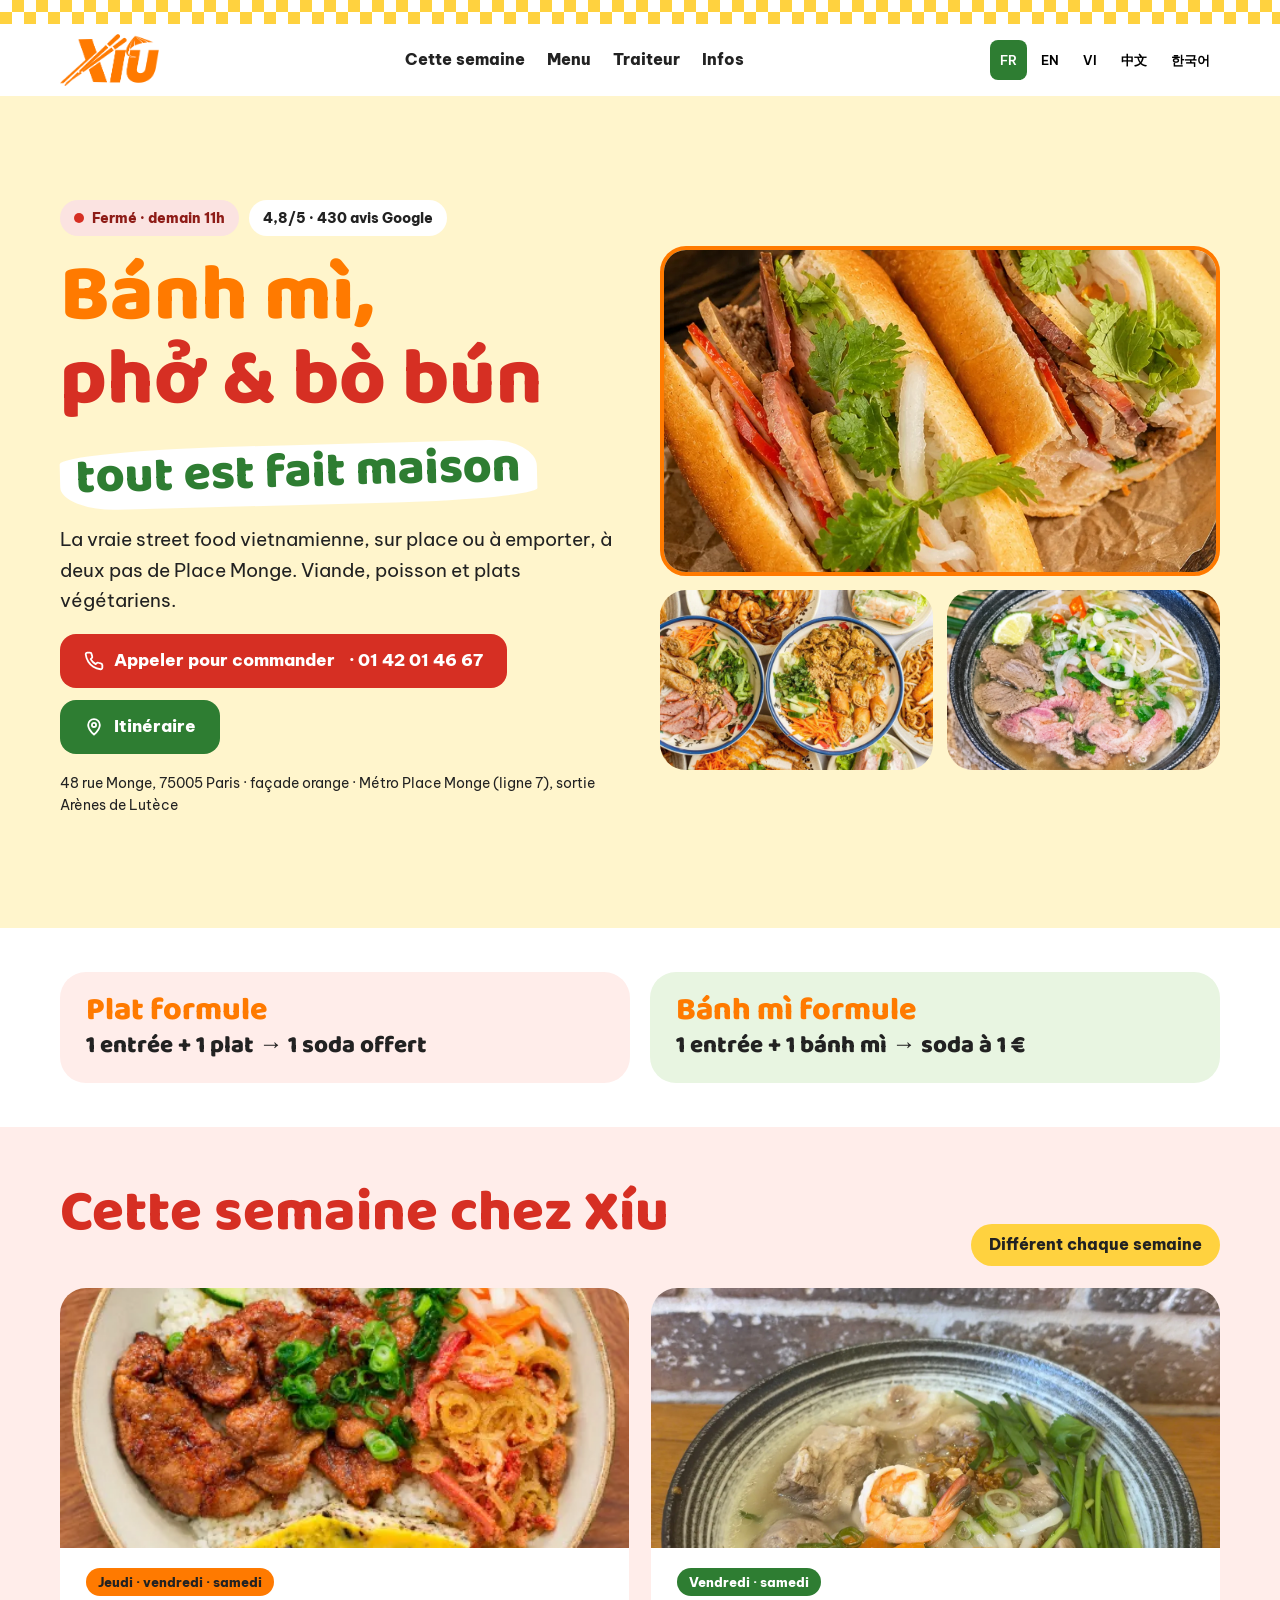
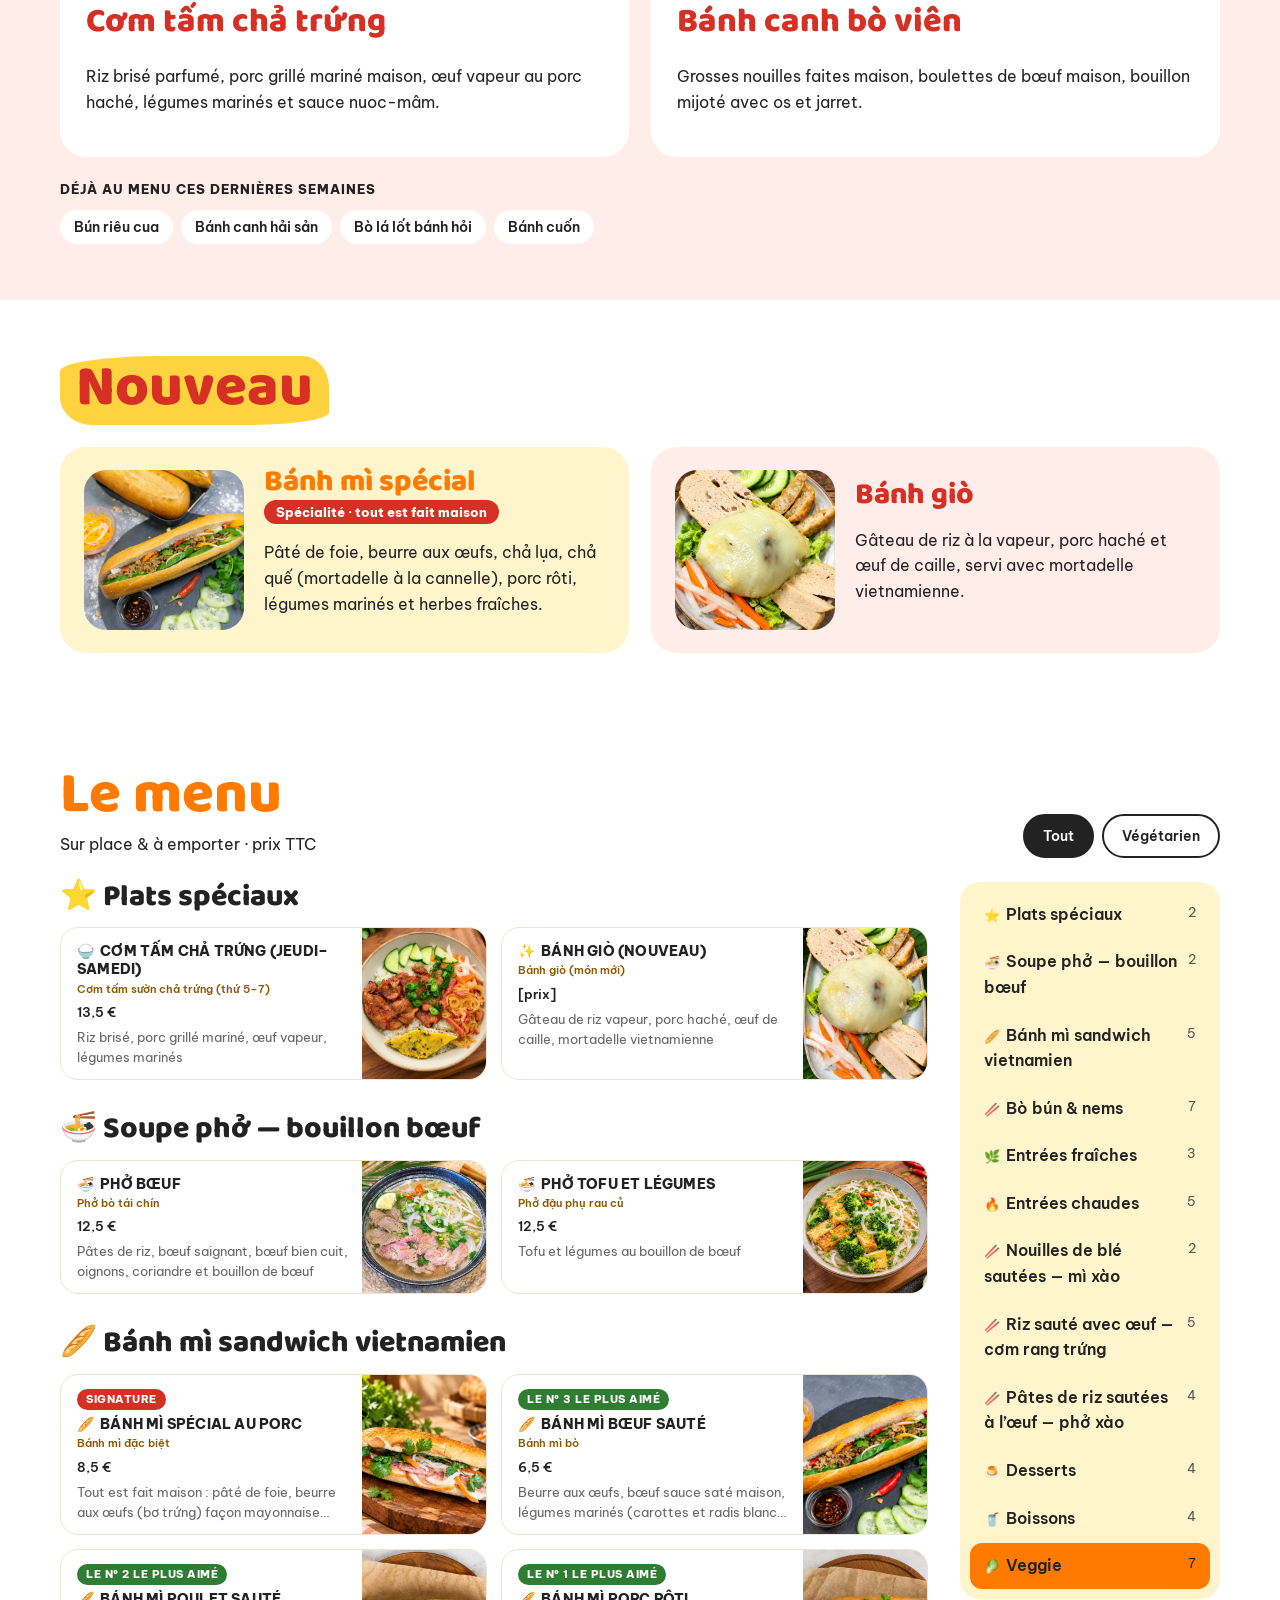
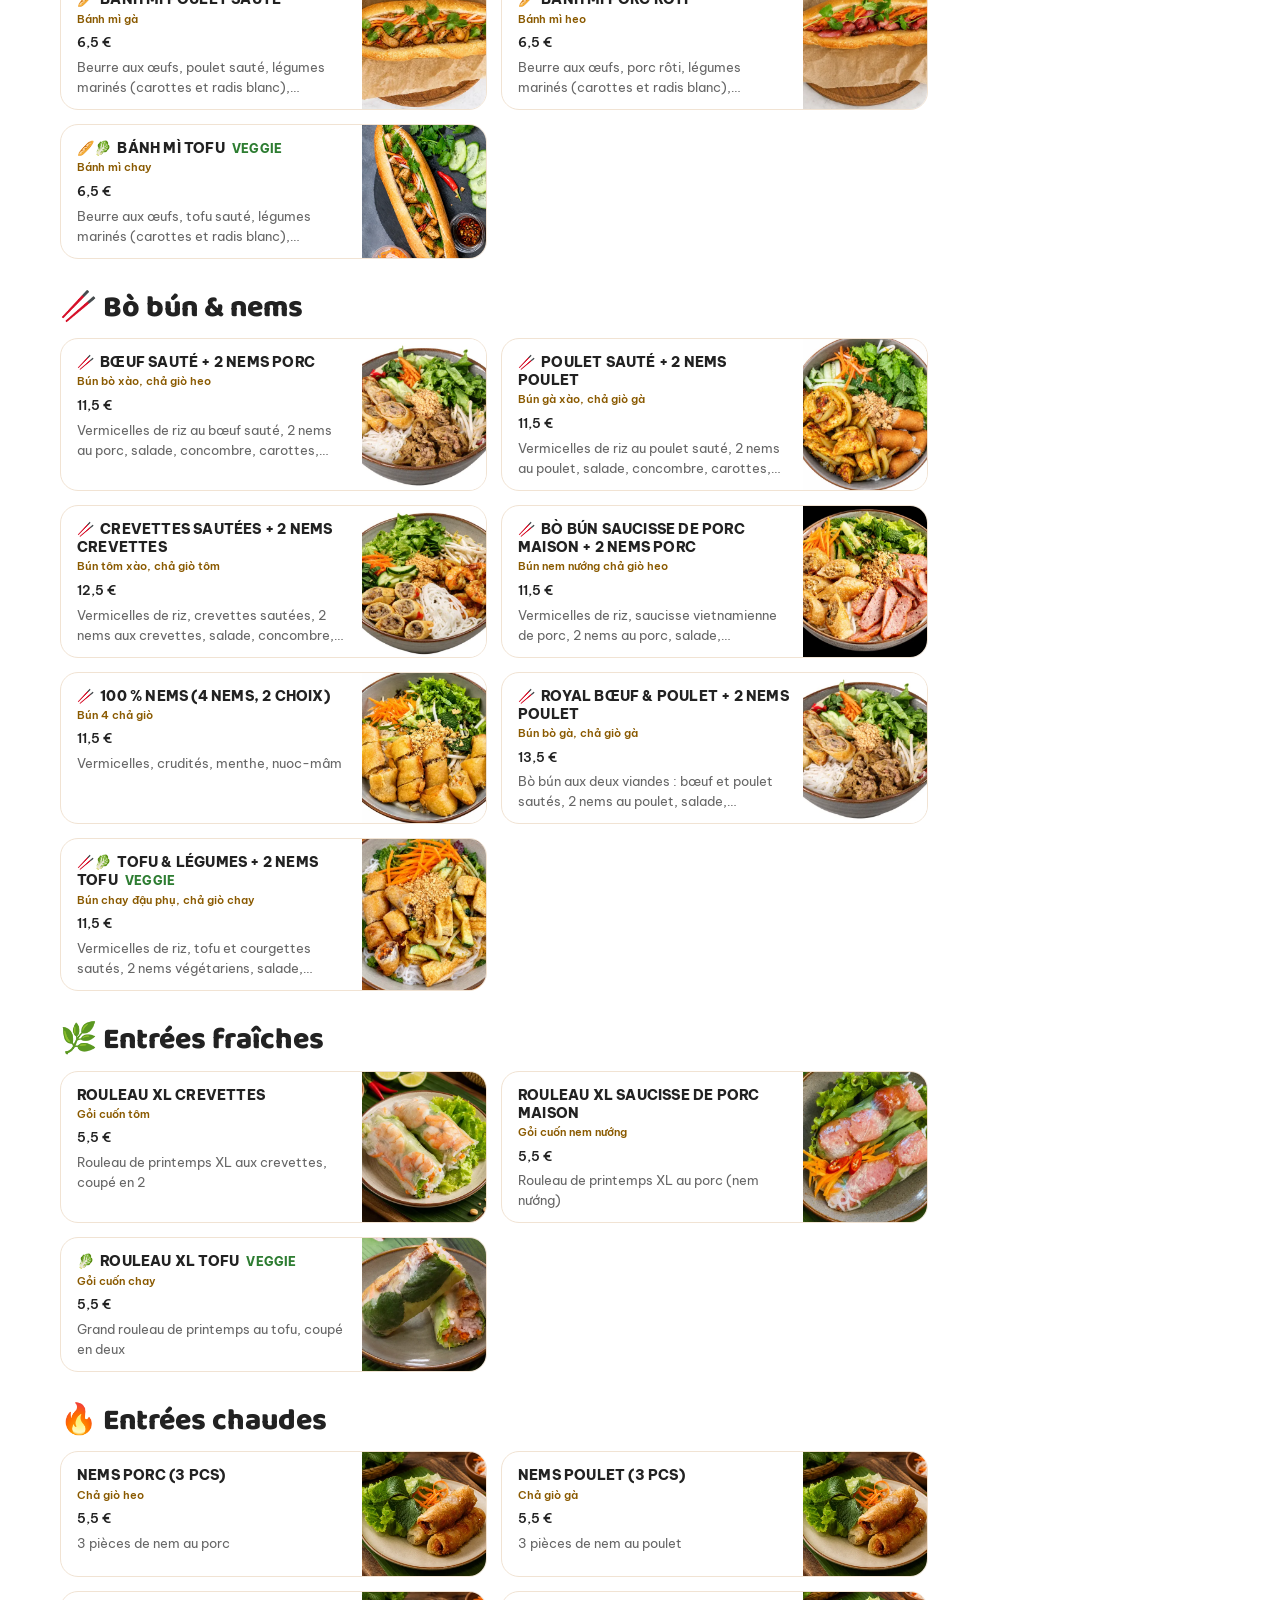
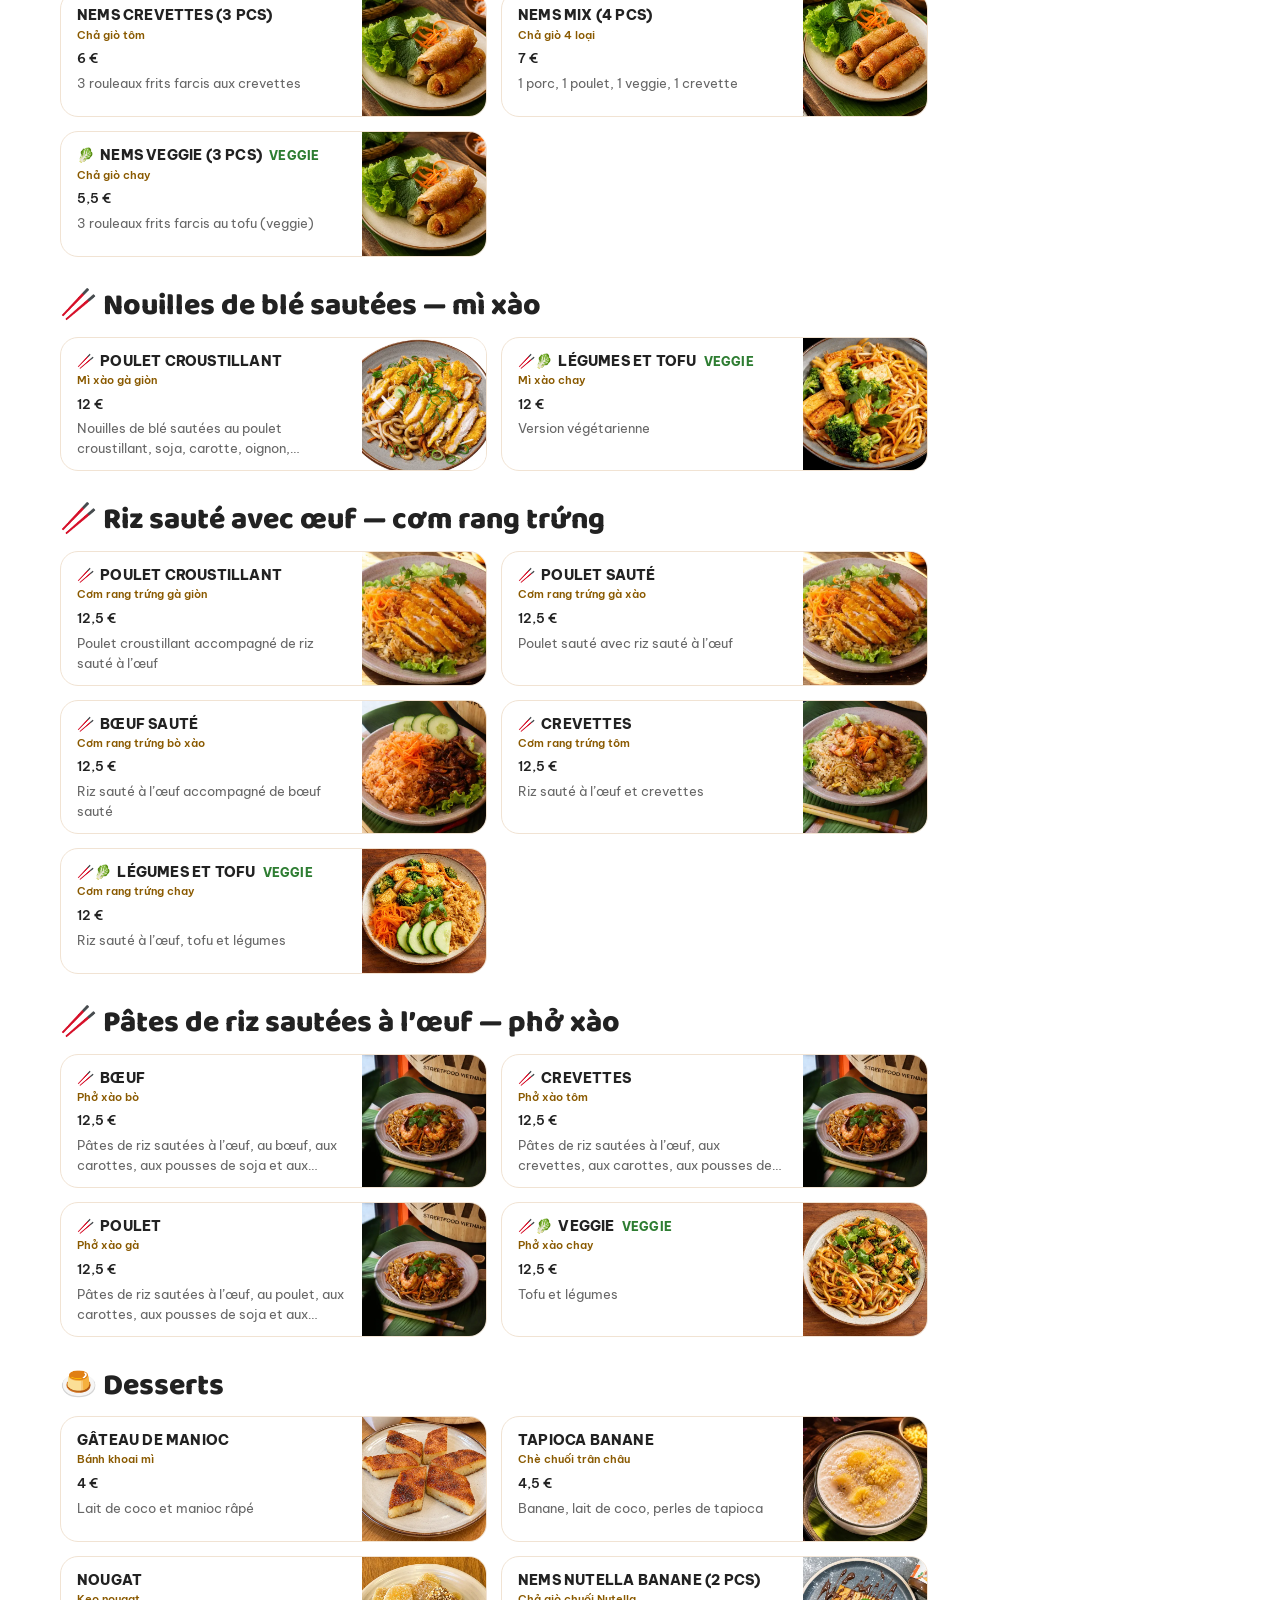
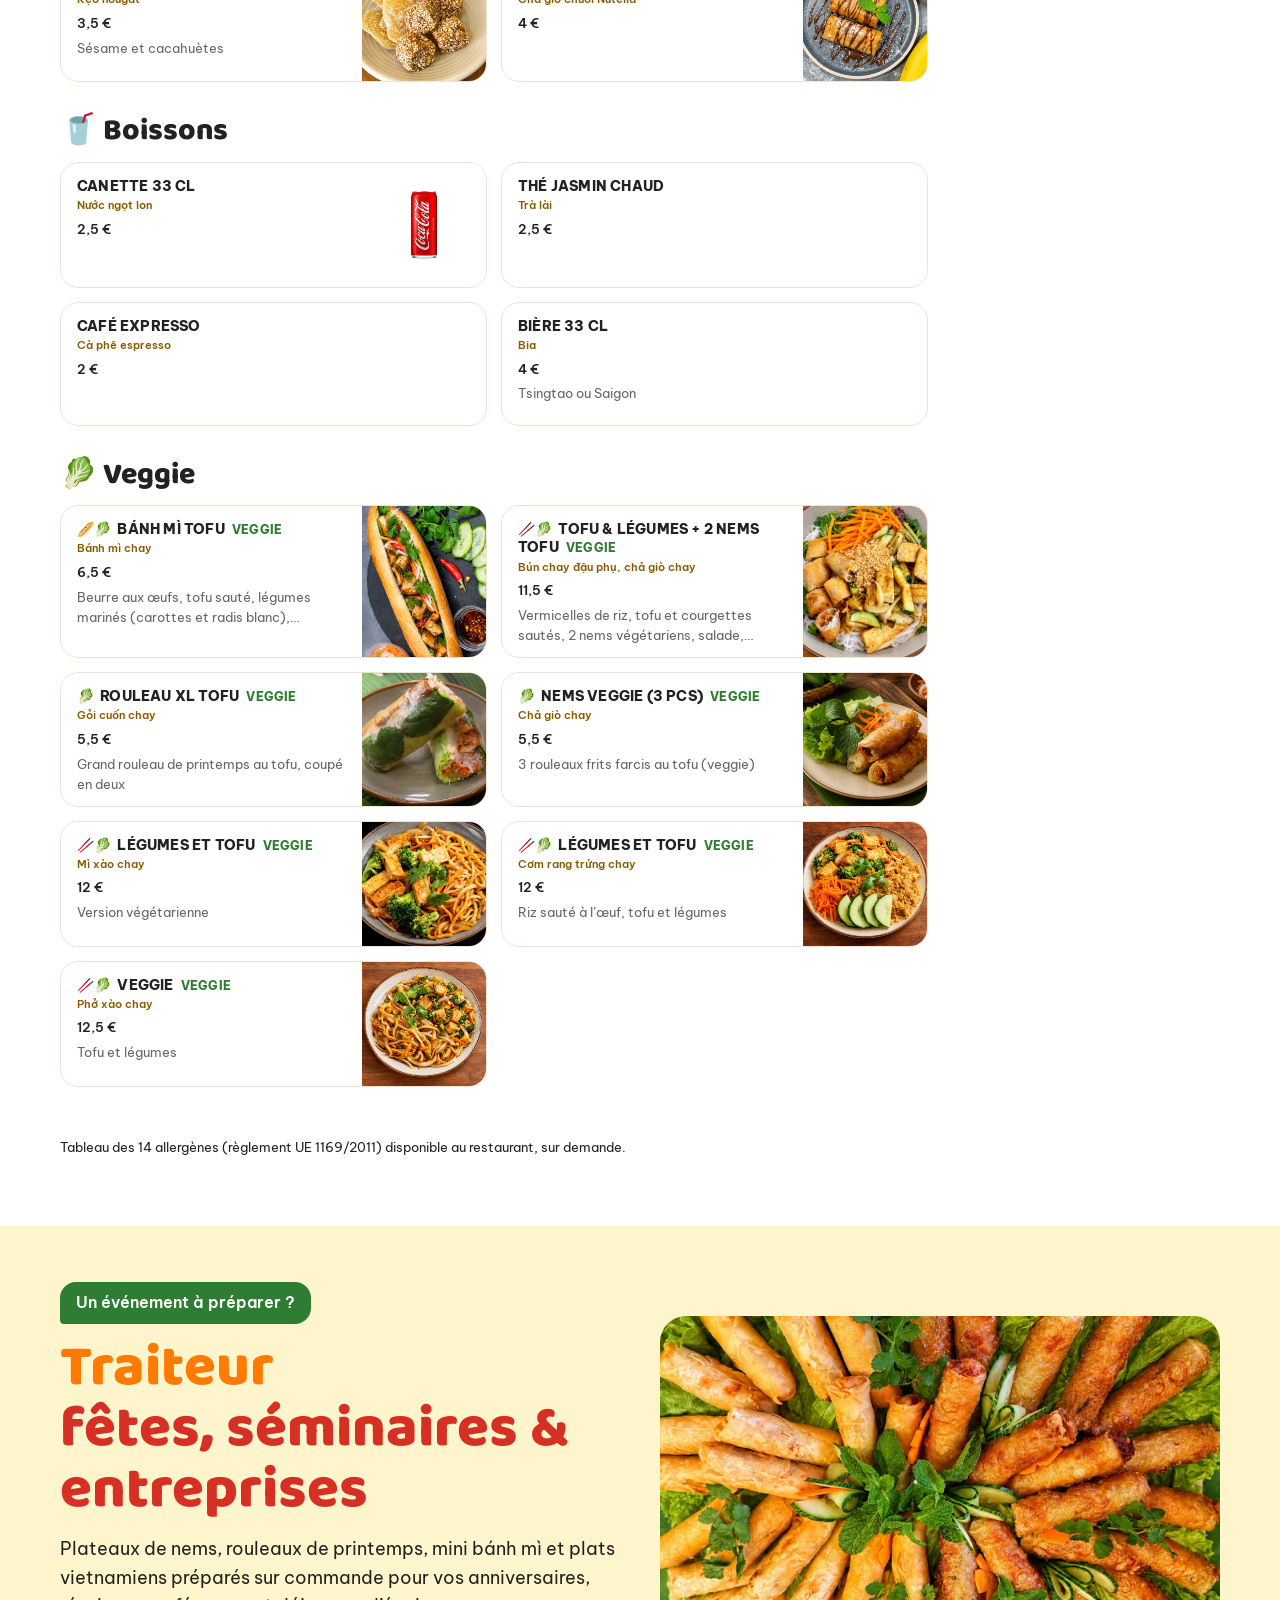
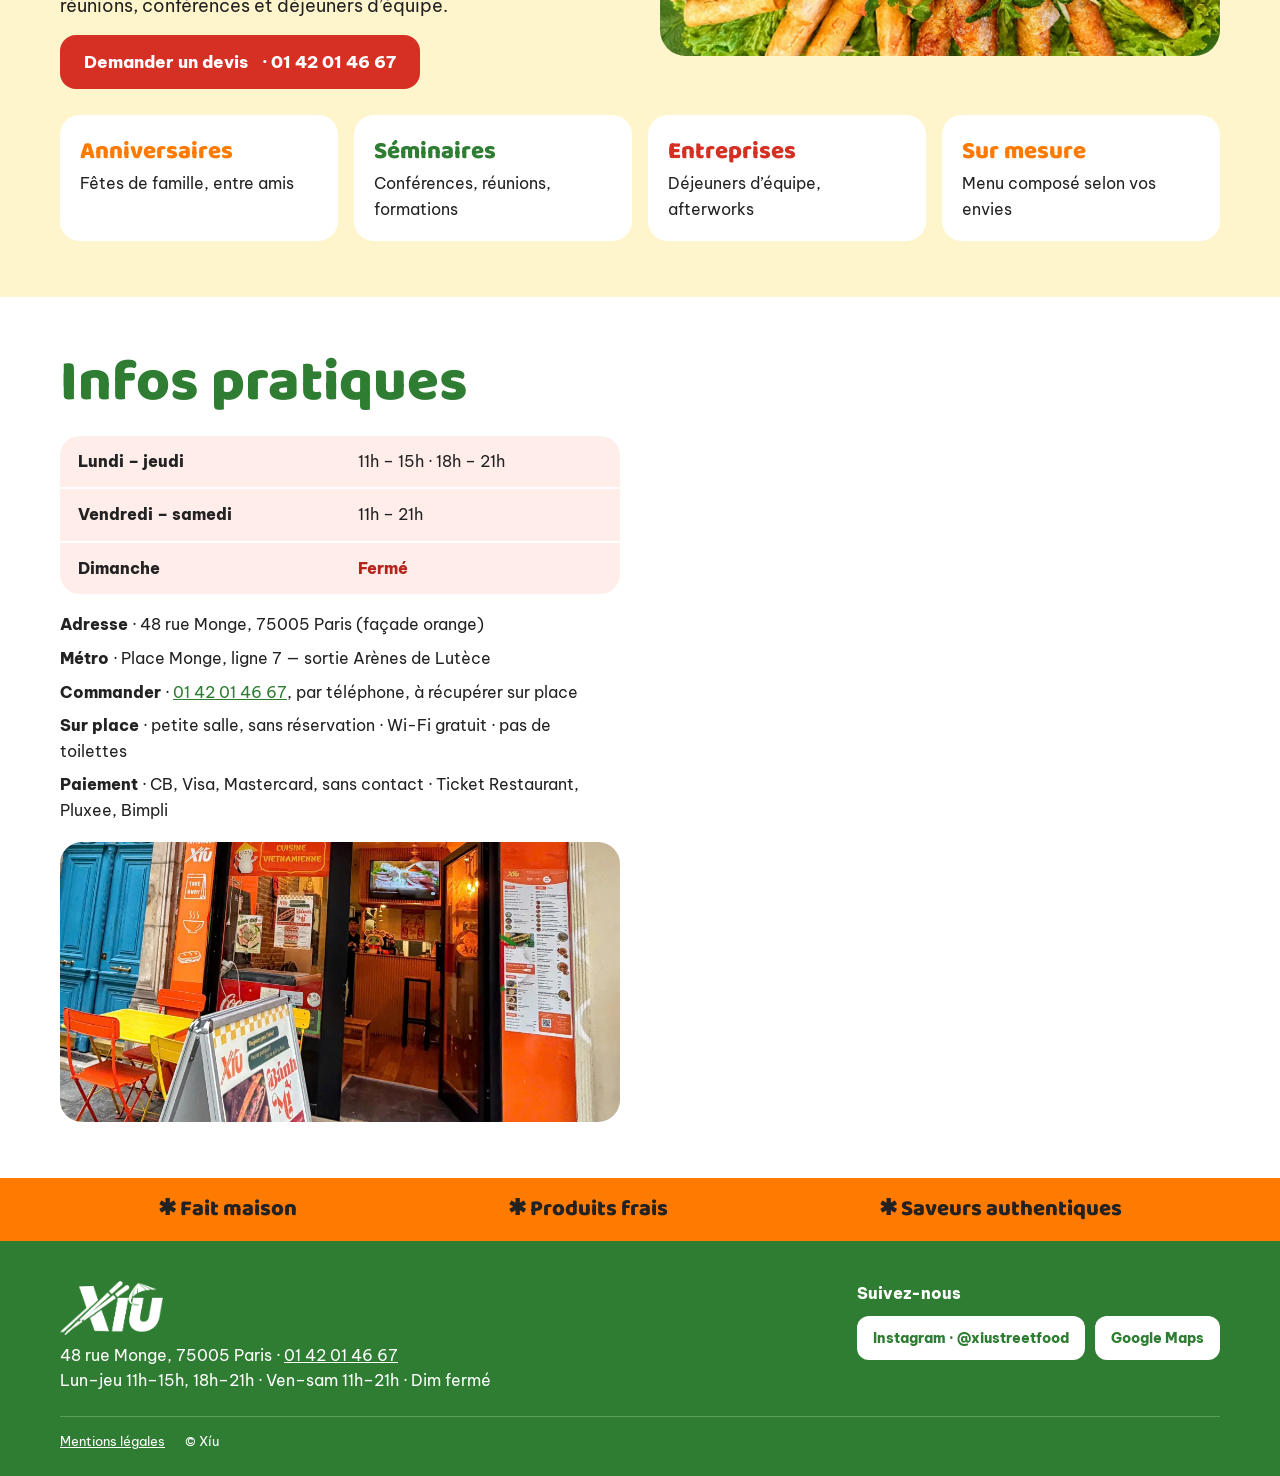
==== index.html @ 9cda310c "Site Xíu : première version Co-Authored-By: Claude Opus 5.5 <noreply@anthropic.com> Claude-Session: " ====
<!doctype html>
<html lang="fr">
<head>
<meta charset="utf-8">
<meta name="viewport" content="width=device-width, initial-scale=1">
<title>Xíu — street food vietnamienne · Bánh mì, phở, bò bún · Paris 5e</title>
<meta name="description" content="Xíu, street food vietnamienne au 48 rue Monge (Paris 5e, métro Place Monge) : bánh mì spécial fait maison, phở, bò bún, cơm tấm. Sur place ou à emporter. Traiteur pour fêtes et entreprises.">
<link rel="canonical" href="https://www.xiu-paris.fr/">
<meta property="og:type" content="restaurant">
<meta property="og:title" content="Xíu — street food vietnamienne, Paris 5e">
<meta property="og:description" content="Bánh mì, phở & bò bún faits maison, 48 rue Monge, Paris 5e.">
<meta property="og:image" content="https://www.xiu-paris.fr/assets/img/hero-banhmi.webp">
<meta name="theme-color" content="#FF7A00">
<link rel="icon" type="image/png" href="assets/favicon.png">
<link rel="apple-touch-icon" href="assets/apple-touch-icon.png">
<link rel="stylesheet" href="assets/fonts.css">
<link rel="stylesheet" href="assets/style.css">
<script type="application/ld+json">
{"@context":"https://schema.org","@type":"Restaurant","name":"Xíu","alternateName":"Xíu Resto","servesCuisine":"Vietnamese","priceRange":"€","telephone":"+33142014667",
"address":{"@type":"PostalAddress","streetAddress":"48 rue Monge","postalCode":"75005","addressLocality":"Paris","addressCountry":"FR"},
"geo":{"@type":"GeoCoordinates","latitude":48.8451601,"longitude":2.3519503},
"openingHoursSpecification":[{"@type":"OpeningHoursSpecification","dayOfWeek":["Monday","Tuesday","Wednesday","Thursday"],"opens":"11:00","closes":"15:00"},{"@type":"OpeningHoursSpecification","dayOfWeek":["Monday","Tuesday","Wednesday","Thursday"],"opens":"18:00","closes":"21:00"},{"@type":"OpeningHoursSpecification","dayOfWeek":["Friday","Saturday"],"opens":"11:00","closes":"21:00"}],
"hasMenu":"https://www.xiu-paris.fr/#menu","acceptsReservations":false,"sameAs":["https://www.instagram.com/xiustreetfood/"],"image":"https://www.xiu-paris.fr/assets/img/hero-banhmi.webp"}
</script>
</head>
<body>
<div class="checker" aria-hidden="true"></div>
<header>
<div class="nav">
<a class="logo" href="#top" aria-label="Xíu — accueil"><img src="assets/logo-xiu.png" alt="Xíu" width="99" height="52"></a>
<nav class="menu-links" aria-label="Navigation"><a href="#semaine" data-i="nav_week">Cette semaine</a><a href="#menu" data-i="nav_menu">Menu</a><a href="#traiteur" data-i="nav_traiteur">Traiteur</a><a href="#infos" data-i="nav_infos">Infos</a></nav>
<div class="langs" role="group" aria-label="Langue / Language"><button data-l="fr" aria-pressed="true">FR</button><button data-l="en">EN</button><button data-l="vi">VI</button><button data-l="zh">中文</button><button data-l="ko">한국어</button></div>
</div>
</header>
<main id="top">
<section class="hero">
<div class="wrap">
<div class="hero-text">
<div class="chips"><span id="status" class="chip open"><span class="dot"></span><span></span></span><span class="chip" data-i="reviews">4,8/5 · 430 avis Google</span></div>
<h1><span class="o" data-i="hero_l1">Bánh mì,</span><br><span class="r" data-i="hero_l2">phở &amp; bò bún</span><br><span class="brush tag" data-i="hero_tag">tout est fait maison</span></h1>
<p class="lead" data-i="lead"></p>
<div class="ctas">
<a class="btn btn-red" href="tel:+33142014667"><svg aria-hidden="true" viewBox="0 0 24 24" fill="none" stroke="currentColor" stroke-width="2.2" stroke-linecap="round" stroke-linejoin="round"><path d="M22 16.9v3a2 2 0 0 1-2.2 2 19.8 19.8 0 0 1-8.6-3.1 19.5 19.5 0 0 1-6-6A19.8 19.8 0 0 1 2.1 4.2 2 2 0 0 1 4.1 2h3a2 2 0 0 1 2 1.7c.1.9.4 1.8.7 2.7a2 2 0 0 1-.5 2.1L8 9.8a16 16 0 0 0 6 6l1.3-1.3a2 2 0 0 1 2.1-.4c.9.3 1.8.6 2.7.7a2 2 0 0 1 1.7 2z"/></svg><span data-i="call">Appeler pour commander</span>&nbsp;· 01 42 01 46 67</a>
<a class="btn btn-green" href="https://www.google.com/maps/dir/?api=1&amp;destination=X%C3%ADu+48+Rue+Monge+75005+Paris" target="_blank" rel="noopener"><svg aria-hidden="true" viewBox="0 0 24 24" fill="none" stroke="currentColor" stroke-width="2.2" stroke-linecap="round" stroke-linejoin="round"><path d="M12 21s-7-6.2-7-11.5A7 7 0 0 1 19 9.5C19 14.8 12 21 12 21z"/><circle cx="12" cy="9.5" r="2.5"/></svg><span data-i="dir">Itinéraire</span></a>
</div>
<p class="addr" data-i="addr"></p>
</div>
<div class="hero-imgs">
<img class="big" src="assets/img/hero-banhmi.webp" alt="Bánh mì spécial Xíu" width="1050" height="1400" fetchpriority="high">
<img class="small" src="assets/img/nems.webp" alt="Nems" width="1400" height="990" loading="lazy">
<img class="small" src="assets/img/pho.webp" alt="Phở bœuf" width="1400" height="1400" loading="lazy">
</div>
</div>
</section>

<div class="wrap formules">
<div class="formule bg-pink"><h3 data-i="f1_t">Plat formule</h3><p data-i="f1_p"></p></div>
<div class="formule bg-gl"><h3 data-i="f2_t">Bánh mì formule</h3><p data-i="f2_p"></p></div>
</div>

<section id="semaine" class="bg-pink" style="margin-top:44px">
<div class="wrap">
<div class="week-head"><h2 class="sec-title" data-i="week_t">Cette semaine chez Xíu</h2><span class="pill" data-i="week_pill"></span></div>
<div class="week">
<article class="card"><img src="assets/img/comtam.webp" alt="Cơm tấm" width="1050" height="1400" loading="lazy"><div class="body"><span class="badge b-or" data-i="comtam_days"></span><h3>Cơm tấm chả trứng</h3><p data-i="comtam_desc"></p></div></article>
<!-- PLAT SPÉCIAL DE LA SEMAINE : se modifie dans assets/semaine.js (photo : assets/img/special.webp) -->
<article class="card"><img id="sp-img" src="assets/img/special.webp" alt="" width="1400" height="1050" loading="lazy"><div class="body"><span class="badge b-gr" data-i="special_days"></span><h3 id="sp-name"></h3><p id="sp-desc"></p></div></article>
</div>
<div class="next">
<div class="box" id="nx-box"><div class="kicker" data-i="next_k"></div><div class="display" style="font-size:26px" id="nx-name"></div><div data-i="next_note"></div></div>
<div class="past"><div class="kicker" style="color:var(--ink)" data-i="past_k"></div><div class="tags" id="past"></div></div>
</div>
</div>
</section>

<section>
<div class="wrap">
<h2 class="sec-title"><span class="brush" style="background:var(--yellow);color:var(--red)" data-i="new_t">Nouveau</span></h2>
<div class="new-grid">
<div class="new bg-yl"><img src="assets/img/banhmi.webp" alt="Bánh mì spécial" width="160" height="160" loading="lazy"><div><h3 style="color:var(--orange)">Bánh mì spécial</h3><span class="badge" style="background:var(--red);color:#fff" data-i="bm_tag"></span><p data-i="bm_desc"></p></div></div>
<div class="new bg-pink"><img src="assets/img/banhgio.webp" alt="Bánh giò" width="160" height="160" loading="lazy"><div><h3 style="color:var(--red)">Bánh giò</h3><p data-i="bg_desc"></p></div></div>
</div>
</div>
</section>

<section id="menu">
<div class="wrap">
<div class="menu-head"><div><h2 class="sec-title" style="margin:0" data-i="menu_t">Le menu</h2><p data-i="menu_sub" style="margin:6px 0 0"></p></div>
<div class="filters" role="group"><button data-f="all" aria-pressed="true" data-i="f_all">Tout</button><button data-f="veg" aria-pressed="false" data-i="f_veg">Végétarien</button></div></div>
<div class="mlayout"><div id="cats" class="mmain"></div><aside class="mside" aria-label="Catégories"><nav id="catnav"></nav></aside></div>
<p class="note" data-i="allergen"></p>
</div>
</section>

<section id="traiteur" class="bg-yl">
<div class="wrap">
<div class="split">
<div style="display:flex;flex-direction:column;gap:14px">
<span class="bubble" style="align-self:flex-start" data-i="tr_bubble"></span>
<h2 class="sec-title" style="margin:0"><span style="color:var(--orange)" data-i="nav_traiteur">Traiteur</span><br><span style="color:var(--red)" data-i="tr_t2"></span></h2>
<p data-i="tr_p" style="margin:0;font-size:18px"></p>
<div class="ctas"><a class="btn btn-red" href="tel:+33142014667"><span data-i="tr_quote">Demander un devis</span>&nbsp;· 01 42 01 46 67</a></div>
</div>
<img src="assets/img/traiteur.webp" alt="Traiteur Xíu" width="1400" height="1050" loading="lazy">
</div>
<div class="occ">
<div><b style="color:var(--orange)" data-i="occ1"></b><span data-i="occ1d"></span></div>
<div><b style="color:var(--green)" data-i="occ2"></b><span data-i="occ2d"></span></div>
<div><b style="color:var(--red)" data-i="occ3"></b><span data-i="occ3d"></span></div>
<div><b style="color:var(--orange)" data-i="occ4"></b><span data-i="occ4d"></span></div>
</div>
</div>
</section>

<section id="infos">
<div class="wrap split">
<div>
<h2 class="sec-title" style="color:var(--green)" data-i="infos_t">Infos pratiques</h2>
<div class="hours"><div class="day" data-i="h1"></div><div data-i="h1v"></div><div class="day" data-i="h2"></div><div data-i="h2v"></div><div class="day" data-i="h3"></div><div style="color:#B3261E;font-weight:800" data-i="closed"></div></div>
<div class="facts">
<div><b data-i="k_addr"></b> · <span data-i="v_addr"></span></div>
<div><b data-i="k_metro"></b> · <span data-i="v_metro"></span></div>
<div><b data-i="k_order"></b> · <a href="tel:+33142014667">01 42 01 46 67</a>, <span data-i="v_order"></span></div>
<div><b data-i="k_onsite"></b> · <span data-i="v_onsite"></span></div>
<div><b data-i="k_pay"></b> · <span data-i="v_pay"></span></div>
</div>
<img src="assets/img/facade.webp" alt="Façade orange de Xíu, 48 rue Monge" width="1050" height="1400" loading="lazy" style="height:280px;width:100%;object-fit:cover;border-radius:22px">
</div>
<iframe class="map" title="Carte : Xíu, 48 rue Monge, Paris" loading="lazy" referrerpolicy="no-referrer-when-downgrade" src="https://www.google.com/maps?q=Xiu,+48+Rue+Monge,+75005+Paris&amp;output=embed"></iframe>
</div>
</section>
</main>

<div class="strip"><div class="wrap"><span data-i="s1"></span><span data-i="s2"></span><span data-i="s3"></span></div></div>
<footer>
<div class="wrap">
<div class="foot">
<div><img src="assets/logo-xiu-blanc.png" alt="Xíu" width="103" height="54"><div>48 rue Monge, 75005 Paris · <a href="tel:+33142014667">01 42 01 46 67</a></div><div data-i="foot_h"></div></div>
<div><div style="font-weight:800;margin-bottom:10px" data-i="follow">Suivez-nous</div>
<div class="socials"><a href="https://www.instagram.com/xiustreetfood/" target="_blank" rel="noopener">Instagram · @xiustreetfood</a><a href="https://www.google.com/maps/search/?api=1&amp;query=Xiu%2048%20Rue%20Monge%2075005%20Paris" target="_blank" rel="noopener">Google Maps</a>
<!-- Ajouter ici Facebook / TikTok quand les liens sont connus -->
</div></div>
</div>
<div class="legal"><a href="mentions-legales.html" data-i="l1">Mentions légales</a><span>© Xíu</span></div>
</div>
</footer>
<div class="mbar"><a class="btn btn-red" href="tel:+33142014667" data-i="call_s">Appeler</a><a class="btn btn-green" href="https://www.google.com/maps/dir/?api=1&amp;destination=X%C3%ADu+48+Rue+Monge+75005+Paris" target="_blank" rel="noopener" data-i="dir">Itinéraire</a></div>
<dialog id="dish-modal" class="dmodal">
<button type="button" class="md-close" aria-label="Fermer">✕</button>
<div class="md-grid"><div class="md-img"></div>
<div class="md-body"><div class="md-badge"></div><h3 class="md-name"></h3><div class="md-vi"></div><div class="md-price"></div><p class="md-desc"></p>
<a class="btn btn-red md-call" href="tel:+33142014667"><span>Appeler pour commander</span>&nbsp;· 01 42 01 46 67</a></div></div>
</dialog>
<script src="assets/i18n.js"></script>
<script src="assets/menu.js"></script>
<script src="assets/semaine.js"></script>
<script src="assets/app.js"></script>
</body>
</html>
---- assets/fonts.css ----
@font-face {
  font-family: 'Baloo 2';
  font-style: normal;
  font-display: swap;
  font-weight: 800;
  src:url(fonts/baloo-2-vietnamese-800-normal.woff2) format('woff2');
  unicode-range: U+0102-0103,U+0110-0111,U+0128-0129,U+0168-0169,U+01A0-01A1,U+01AF-01B0,U+0300-0301,U+0303-0304,U+0308-0309,U+0323,U+0329,U+1EA0-1EF9,U+20AB;
}
@font-face {
  font-family: 'Baloo 2';
  font-style: normal;
  font-display: swap;
  font-weight: 800;
  src:url(fonts/baloo-2-latin-ext-800-normal.woff2) format('woff2');
  unicode-range: U+0100-02BA,U+02BD-02C5,U+02C7-02CC,U+02CE-02D7,U+02DD-02FF,U+0304,U+0308,U+0329,U+1D00-1DBF,U+1E00-1E9F,U+1EF2-1EFF,U+2020,U+20A0-20AB,U+20AD-20C0,U+2113,U+2C60-2C7F,U+A720-A7FF;
}
@font-face {
  font-family: 'Baloo 2';
  font-style: normal;
  font-display: swap;
  font-weight: 800;
  src:url(fonts/baloo-2-latin-800-normal.woff2) format('woff2');
  unicode-range: U+0000-00FF,U+0131,U+0152-0153,U+02BB-02BC,U+02C6,U+02DA,U+02DC,U+0304,U+0308,U+0329,U+2000-206F,U+20AC,U+2122,U+2191,U+2193,U+2212,U+2215,U+FEFF,U+FFFD;
}
@font-face {
  font-family: 'Be Vietnam Pro';
  font-style: normal;
  font-display: swap;
  font-weight: 400;
  src:url(fonts/be-vietnam-pro-vietnamese-400-normal.woff2) format('woff2');
  unicode-range: U+0102-0103,U+0110-0111,U+0128-0129,U+0168-0169,U+01A0-01A1,U+01AF-01B0,U+0300-0301,U+0303-0304,U+0308-0309,U+0323,U+0329,U+1EA0-1EF9,U+20AB;
}
@font-face {
  font-family: 'Be Vietnam Pro';
  font-style: normal;
  font-display: swap;
  font-weight: 400;
  src:url(fonts/be-vietnam-pro-latin-ext-400-normal.woff2) format('woff2');
  unicode-range: U+0100-02BA,U+02BD-02C5,U+02C7-02CC,U+02CE-02D7,U+02DD-02FF,U+0304,U+0308,U+0329,U+1D00-1DBF,U+1E00-1E9F,U+1EF2-1EFF,U+2020,U+20A0-20AB,U+20AD-20C0,U+2113,U+2C60-2C7F,U+A720-A7FF;
}
@font-face {
  font-family: 'Be Vietnam Pro';
  font-style: normal;
  font-display: swap;
  font-weight: 400;
  src:url(fonts/be-vietnam-pro-latin-400-normal.woff2) format('woff2');
  unicode-range: U+0000-00FF,U+0131,U+0152-0153,U+02BB-02BC,U+02C6,U+02DA,U+02DC,U+0304,U+0308,U+0329,U+2000-206F,U+20AC,U+2122,U+2191,U+2193,U+2212,U+2215,U+FEFF,U+FFFD;
}
@font-face {
  font-family: 'Be Vietnam Pro';
  font-style: normal;
  font-display: swap;
  font-weight: 600;
  src:url(fonts/be-vietnam-pro-vietnamese-600-normal.woff2) format('woff2');
  unicode-range: U+0102-0103,U+0110-0111,U+0128-0129,U+0168-0169,U+01A0-01A1,U+01AF-01B0,U+0300-0301,U+0303-0304,U+0308-0309,U+0323,U+0329,U+1EA0-1EF9,U+20AB;
}
@font-face {
  font-family: 'Be Vietnam Pro';
  font-style: normal;
  font-display: swap;
  font-weight: 600;
  src:url(fonts/be-vietnam-pro-latin-ext-600-normal.woff2) format('woff2');
  unicode-range: U+0100-02BA,U+02BD-02C5,U+02C7-02CC,U+02CE-02D7,U+02DD-02FF,U+0304,U+0308,U+0329,U+1D00-1DBF,U+1E00-1E9F,U+1EF2-1EFF,U+2020,U+20A0-20AB,U+20AD-20C0,U+2113,U+2C60-2C7F,U+A720-A7FF;
}
@font-face {
  font-family: 'Be Vietnam Pro';
  font-style: normal;
  font-display: swap;
  font-weight: 600;
  src:url(fonts/be-vietnam-pro-latin-600-normal.woff2) format('woff2');
  unicode-range: U+0000-00FF,U+0131,U+0152-0153,U+02BB-02BC,U+02C6,U+02DA,U+02DC,U+0304,U+0308,U+0329,U+2000-206F,U+20AC,U+2122,U+2191,U+2193,U+2212,U+2215,U+FEFF,U+FFFD;
}
@font-face {
  font-family: 'Be Vietnam Pro';
  font-style: normal;
  font-display: swap;
  font-weight: 800;
  src:url(fonts/be-vietnam-pro-vietnamese-800-normal.woff2) format('woff2');
  unicode-range: U+0102-0103,U+0110-0111,U+0128-0129,U+0168-0169,U+01A0-01A1,U+01AF-01B0,U+0300-0301,U+0303-0304,U+0308-0309,U+0323,U+0329,U+1EA0-1EF9,U+20AB;
}
@font-face {
  font-family: 'Be Vietnam Pro';
  font-style: normal;
  font-display: swap;
  font-weight: 800;
  src:url(fonts/be-vietnam-pro-latin-ext-800-normal.woff2) format('woff2');
  unicode-range: U+0100-02BA,U+02BD-02C5,U+02C7-02CC,U+02CE-02D7,U+02DD-02FF,U+0304,U+0308,U+0329,U+1D00-1DBF,U+1E00-1E9F,U+1EF2-1EFF,U+2020,U+20A0-20AB,U+20AD-20C0,U+2113,U+2C60-2C7F,U+A720-A7FF;
}
@font-face {
  font-family: 'Be Vietnam Pro';
  font-style: normal;
  font-display: swap;
  font-weight: 800;
  src:url(fonts/be-vietnam-pro-latin-800-normal.woff2) format('woff2');
  unicode-range: U+0000-00FF,U+0131,U+0152-0153,U+02BB-02BC,U+02C6,U+02DA,U+02DC,U+0304,U+0308,U+0329,U+2000-206F,U+20AC,U+2122,U+2191,U+2193,U+2212,U+2215,U+FEFF,U+FFFD;
}
---- assets/style.css ----
:root{--orange:#FF7A00;--red:#D62F23;--green:#2E7D32;--yellow:#FFD23F;--yl:#FFF5CC;--pink:#FFEDEA;--gl:#E8F5E1;--ink:#222;--muted:#555}
*{box-sizing:border-box}
html{scroll-behavior:smooth}
body{margin:0;background:#fff;color:var(--ink);font-family:'Be Vietnam Pro',Verdana,sans-serif;font-size:16px;line-height:1.6}
body.ko{font-family:'Apple SD Gothic Neo','Malgun Gothic','Noto Sans KR','PingFang SC','Microsoft YaHei','Be Vietnam Pro',sans-serif}
img{max-width:100%;display:block}
a{color:var(--green)}
h1,h2,h3,.display{font-family:'Baloo 2','Apple SD Gothic Neo','Malgun Gothic','Noto Sans KR','PingFang SC','Microsoft YaHei',sans-serif;font-weight:800;line-height:1.05;margin:0}
.wrap{max-width:1200px;margin:0 auto;padding:0 20px}
.checker{height:24px;background:repeating-conic-gradient(var(--yellow) 0 25%,#fff 0 50%) 0 0/24px 24px}
.brush{display:inline-block;padding:2px 16px 6px;border-radius:38% 10% 30% 12%/22% 45% 18% 40%}
/* header */
header{position:sticky;top:0;z-index:20;background:#fff;box-shadow:0 2px 0 var(--yl)}
.nav{display:flex;align-items:center;justify-content:space-between;gap:16px;padding:10px 20px;max-width:1200px;margin:0 auto;flex-wrap:wrap}
.logo img{height:52px;width:auto}
.menu-links{display:flex;gap:22px;font-weight:800;flex-wrap:wrap}
.menu-links a{color:var(--ink);text-decoration:none}
.menu-links a:hover{color:var(--orange)}
.langs{display:flex;gap:4px;flex-wrap:wrap}
.langs button{font:inherit;font-size:13px;font-weight:600;border:0;background:transparent;padding:8px 10px;border-radius:8px;cursor:pointer;min-height:40px}
.langs button[aria-pressed=true]{background:var(--green);color:#fff}
/* hero */
.hero{background:var(--yl)}
.hero .wrap{display:flex;flex-wrap:wrap;gap:40px;align-items:center;padding-top:48px;padding-bottom:56px}
.hero-text{flex:1 1 440px;display:flex;flex-direction:column;gap:18px}
.hero h1{font-size:clamp(44px,7vw,80px)}
.hero h1 .o{color:var(--orange)}.hero h1 .r{color:var(--red)}
.hero h1 .tag{margin-top:8px;background:#fff;color:var(--green);font-size:.62em;transform:rotate(-1.5deg)}
.lead{font-size:19px;margin:0;max-width:560px}
.chips{display:flex;gap:10px;flex-wrap:wrap}
.chip{display:inline-flex;align-items:center;gap:8px;padding:7px 14px;border-radius:999px;background:#fff;font-weight:800;font-size:14px}
.chip .dot{width:10px;height:10px;border-radius:50%}
.open{background:#DDF2DF;color:#14532D}.open .dot{background:var(--green)}
.closed{background:#FBE3E1;color:#8E1C17}.closed .dot{background:var(--red)}
.ctas{display:flex;gap:12px;flex-wrap:wrap}
.btn{display:inline-flex;align-items:center;justify-content:center;gap:10px;min-height:54px;padding:0 24px;border-radius:16px;font-weight:800;font-size:17px;text-decoration:none;color:#fff}
.btn-red{background:var(--red)}.btn-green{background:var(--green)}
.btn-out{background:#fff;color:var(--green);border:2px solid var(--green)}
.btn svg{width:20px;height:20px}
.addr{font-size:14px;font-weight:500;margin:0}
.hero-imgs{flex:1 1 440px;display:grid;grid-template-columns:1fr 1fr;gap:14px}
.hero-imgs img{width:100%;height:100%;object-fit:cover;border-radius:26px}
.hero-imgs .big{grid-column:span 2;height:330px;border:4px solid var(--orange)}
.hero-imgs .small{height:180px}
/* sections */
section{padding:56px 0}
.sec-title{font-size:clamp(38px,5vw,58px);margin-bottom:22px}
.formules{display:grid;grid-template-columns:repeat(auto-fit,minmax(300px,1fr));gap:20px;padding-top:44px;padding-bottom:0}
.formule{border-radius:26px;padding:22px 26px}
.formule h3{font-size:32px;color:var(--orange)}
.formule p{font-family:'Baloo 2','Apple SD Gothic Neo','Malgun Gothic','Noto Sans KR','PingFang SC','Microsoft YaHei',sans-serif;font-weight:800;font-size:24px;margin:4px 0 0;line-height:1.2}
.bg-pink{background:var(--pink)}.bg-yl{background:var(--yl)}.bg-gl{background:var(--gl)}
.week-head{display:flex;justify-content:space-between;align-items:flex-end;gap:12px;flex-wrap:wrap}
.week-head h2{color:var(--red)}
.pill{background:var(--yellow);font-weight:800;padding:8px 18px;border-radius:999px}
.week{display:grid;grid-template-columns:repeat(auto-fit,minmax(320px,1fr));gap:22px;margin-top:22px}
.card{background:#fff;border-radius:26px;overflow:hidden;display:flex;flex-direction:column}
.card img,.card .ph{height:260px;width:100%;object-fit:cover}
.card .ph{background:var(--gl);display:flex;align-items:center;justify-content:center;color:var(--muted);padding:12px;text-align:center}
.card .body{padding:20px 26px 26px;display:flex;flex-direction:column;gap:8px}
.card h3{font-size:34px;color:var(--red)}
.badge{align-self:flex-start;font-size:13px;font-weight:800;padding:4px 12px;border-radius:999px}
.b-or{background:var(--orange);color:var(--ink)}.b-gr{background:var(--green);color:#fff}
.next{display:flex;flex-wrap:wrap;gap:22px;margin-top:22px}
.next .box{flex:1 1 380px;background:#fff;border:3px dashed var(--orange);border-radius:22px;padding:18px 22px}
.kicker{font-size:13px;font-weight:800;text-transform:uppercase;letter-spacing:1px;color:#B35600}
.past{flex:1 1 380px;display:flex;flex-direction:column;justify-content:center;gap:10px}
.tags{display:flex;flex-wrap:wrap;gap:8px}
.tags span{background:#fff;border-radius:999px;padding:6px 14px;font-weight:600;font-size:14px}
.new-grid{display:grid;grid-template-columns:repeat(auto-fit,minmax(320px,1fr));gap:22px}
.new{border-radius:26px;padding:20px 24px;display:flex;gap:20px;align-items:center}
.new img{width:160px;height:160px;flex:0 0 160px;object-fit:cover;border-radius:22px}
.new h3{font-size:30px}
/* menu */
.menu-head{display:flex;justify-content:space-between;align-items:flex-end;gap:16px;flex-wrap:wrap}
.menu-head h2{color:var(--orange)}
.filters{display:flex;gap:8px;flex-wrap:wrap}
.filters button{font:inherit;font-size:14px;font-weight:600;min-height:44px;padding:0 18px;border-radius:999px;border:2px solid var(--ink);background:#fff;color:var(--ink);cursor:pointer}
.filters button[aria-pressed=true]{background:var(--ink);color:#fff}
.cats{display:grid;grid-template-columns:repeat(auto-fit,minmax(340px,1fr));gap:30px 40px;margin-top:26px}
.cat h3{font-size:26px;margin-bottom:8px}
.cat-head{display:flex;align-items:center;gap:12px}
.cat-head img{width:64px;height:64px;border-radius:50%;object-fit:cover}
.item{display:flex;gap:14px;align-items:flex-start;padding:10px 0;border-bottom:2px dotted #FFC9A0}
.item .t{flex:1;min-width:0}
.item .n{font-weight:800}
.item .vi{font-size:12px;font-weight:600;color:#8A5A00}
.item .d{font-size:13px;color:#444}
.item .p{font-family:'Baloo 2',sans-serif;font-weight:800;font-size:22px;color:var(--red);white-space:nowrap}
.veg{font-size:12px;font-weight:700;color:var(--green);margin-left:4px}
.hidden{display:none!important}
.note{font-size:13px;margin-top:16px}
/* traiteur */
.split{display:flex;flex-wrap:wrap;gap:40px;align-items:center}
.split>*{flex:1 1 440px;min-width:0}
.split img{border-radius:26px;height:340px;width:100%;object-fit:cover}
.bubble{display:inline-block;background:var(--green);color:#fff;font-weight:600;padding:8px 16px;border-radius:16px 16px 16px 4px}
.occ{display:grid;grid-template-columns:repeat(auto-fit,minmax(220px,1fr));gap:16px;margin-top:26px}
.occ div{background:#fff;border-radius:20px;padding:18px 20px}
.occ b{display:block;font-family:'Baloo 2','Apple SD Gothic Neo','Malgun Gothic','Noto Sans KR','PingFang SC','Microsoft YaHei',sans-serif;font-size:24px}
/* infos */
.hours{display:grid;grid-template-columns:1fr 1fr;background:var(--pink);border-radius:20px;overflow:hidden}
.hours div{padding:13px 18px}
.hours div:nth-child(n+3){border-top:2px solid #fff}
.hours .day{font-weight:800}
.facts{display:flex;flex-direction:column;gap:8px;margin:18px 0}
.map{border:0;width:100%;height:440px;border-radius:26px}
.strip{background:var(--orange)}
.strip .wrap{display:flex;flex-wrap:wrap;justify-content:space-around;gap:14px;padding:14px 20px;font-family:'Baloo 2','Apple SD Gothic Neo','Malgun Gothic','Noto Sans KR','PingFang SC','Microsoft YaHei',sans-serif;font-weight:800;font-size:22px}
footer{background:var(--green);color:#fff;padding:40px 0 24px}
footer a{color:#fff}
.foot{display:flex;flex-wrap:wrap;justify-content:space-between;gap:28px}
.foot img{height:54px;width:auto;margin-bottom:8px}
.socials{display:flex;gap:10px;flex-wrap:wrap}
.socials a{display:inline-flex;align-items:center;min-height:44px;padding:0 16px;border-radius:12px;background:#fff;color:var(--green);font-weight:800;text-decoration:none;font-size:14px}
.legal{border-top:1px solid #5A9E5D;margin-top:22px;padding-top:14px;display:flex;gap:20px;flex-wrap:wrap;font-size:13px}
/* mobile bar */
.mbar{display:none}
@media(max-width:760px){
.menu-links{display:none}
.hero-imgs .big{height:240px}.hero-imgs .small{height:130px}
.mbar{display:grid;grid-template-columns:1fr 1fr;gap:10px;position:fixed;left:0;right:0;bottom:0;padding:10px 16px 16px;background:#fff;border-top:3px solid var(--orange);z-index:30}
.mbar .btn{min-height:50px;font-size:15px}
body{padding-bottom:84px}
.new{flex-direction:column;align-items:flex-start}
.cats{grid-template-columns:1fr}
}
:focus-visible{outline:3px solid var(--orange);outline-offset:2px}
/* menu — style Uber Eats */
.mlayout{display:grid;grid-template-columns:minmax(0,1fr) 260px;gap:32px;margin-top:24px;align-items:start}
.mside{position:sticky;top:90px}
.mside nav{display:flex;flex-direction:column;gap:2px;background:var(--yl);border-radius:20px;padding:10px}
.mside a{display:flex;justify-content:space-between;gap:10px;padding:10px 14px;border-radius:12px;color:var(--ink);text-decoration:none;font-weight:600}
.mside a span{color:var(--muted);font-weight:500;font-size:13px}
.mside a:hover{background:#fff}
.mside a.on{background:var(--orange);color:var(--ink)}
.mside a.on span{color:var(--ink)}
.mcat{scroll-margin-top:90px;margin-bottom:34px}
.mcat h3{font-size:30px;margin-bottom:14px}
.dishes{display:grid;grid-template-columns:repeat(auto-fill,minmax(320px,1fr));gap:14px}
.dish{display:flex;gap:14px;justify-content:space-between;align-items:stretch;border:1px solid #F1E3D3;border-radius:18px;padding:14px;background:#fff;transition:box-shadow .15s}
.dish:hover{box-shadow:0 4px 18px rgba(255,122,0,.15)}
.dish .dt{flex:1;min-width:0;display:flex;flex-direction:column;gap:3px}
.dish h4{margin:0;font-size:16px;font-weight:800;line-height:1.3}
.dish .vi{font-size:12px;font-weight:600;color:#8A5A00}
.dish p{margin:0;font-size:13px;color:#555;display:-webkit-box;-webkit-line-clamp:3;-webkit-box-orient:vertical;overflow:hidden}
.dish .p{margin-top:auto;padding-top:6px;font-family:'Baloo 2',sans-serif;font-weight:800;font-size:20px;color:var(--red)}
.dish img{width:112px;height:112px;flex:0 0 112px;object-fit:cover;border-radius:14px;background:var(--yl)}
@media(max-width:900px){
.mlayout{grid-template-columns:1fr;gap:12px}
.mside{order:-1;top:72px;z-index:10;margin:0 -20px}
.mside nav{flex-direction:row;overflow-x:auto;border-radius:0;padding:8px 20px;scrollbar-width:none}
.mside a{white-space:nowrap;padding:8px 14px;background:#fff}
.mside a span{display:none}
.mcat{scroll-margin-top:140px}
.dishes{grid-template-columns:1fr}
}
/* thẻ món kiểu Uber Eats (ghi đè) */
.dish{font:inherit;color:inherit;text-align:left;cursor:pointer;width:100%;padding:0;overflow:hidden;min-height:124px;gap:0}
.dish .dt{padding:14px 14px 12px 16px;gap:2px}
.dish .dn{font-size:14px;font-weight:800;text-transform:uppercase;line-height:1.3;letter-spacing:.2px}
.dish .vi{font-size:11px}
.dish .p{order:0;margin:2px 0 2px;padding:0;font-family:inherit;font-size:13px;font-weight:600;color:var(--ink)}
.dish .dd{font-size:12.5px;color:#666;display:-webkit-box;-webkit-line-clamp:2;-webkit-box-orient:vertical;overflow:hidden}
.dish img{width:124px;height:auto;min-height:124px;flex:0 0 124px;border-radius:0;align-self:stretch}
.dish:hover{border-color:var(--orange)}
.mbadge{align-self:flex-start;font-size:11px;font-weight:800;padding:2px 9px;border-radius:999px;margin-bottom:3px;text-transform:uppercase;letter-spacing:.5px}
.mbadge.signature{background:var(--red);color:#fff}
.mbadge.populaire{background:var(--yellow);color:var(--ink)}
.dishes{grid-template-columns:repeat(auto-fill,minmax(360px,1fr))}
/* pop-up món */
.dmodal{border:0;border-radius:24px;padding:0;max-width:820px;width:calc(100% - 32px);box-shadow:0 20px 60px rgba(0,0,0,.3)}
.dmodal::backdrop{background:rgba(34,34,34,.55)}
.md-grid{display:flex;flex-wrap:wrap}
.md-img{flex:1 1 340px;background:var(--yl);min-height:280px}
.md-img img{width:100%;height:100%;object-fit:cover;aspect-ratio:1/1}
.md-body{flex:1 1 320px;padding:28px 28px 30px;display:flex;flex-direction:column;gap:6px}
.md-name{font-size:28px;text-transform:uppercase}
.md-vi{font-weight:600;color:#8A5A00;font-size:14px}
.md-price{font-family:'Baloo 2',sans-serif;font-weight:800;font-size:22px;color:var(--red)}
.md-desc{margin:4px 0 14px;color:#444}
.md-call{margin-top:auto;align-self:flex-start;font-size:15px;min-height:48px}
.md-close{position:absolute;top:10px;right:10px;width:44px;height:44px;border-radius:50%;border:0;background:#fff;font-size:18px;cursor:pointer;box-shadow:0 2px 8px rgba(0,0,0,.15);z-index:2}
@media(max-width:900px){.dishes{grid-template-columns:1fr}.dish img{width:110px;flex-basis:110px;min-height:110px}}
.ic{margin-right:6px}
.mside a b{font-weight:600}
.mbadge.top1,.mbadge.top2,.mbadge.top3{background:var(--green);color:#fff}
/* chừa chỗ cho thanh menu cố định khi bấm liên kết trong trang */
:root{--hh:76px}
html{scroll-padding-top:calc(var(--hh) + 16px)}
.mside{top:calc(var(--hh) + 12px)}
.mcat{scroll-margin-top:0}
@media(max-width:900px){
.mside{top:var(--hh)}
.mcat{scroll-margin-top:60px}
}
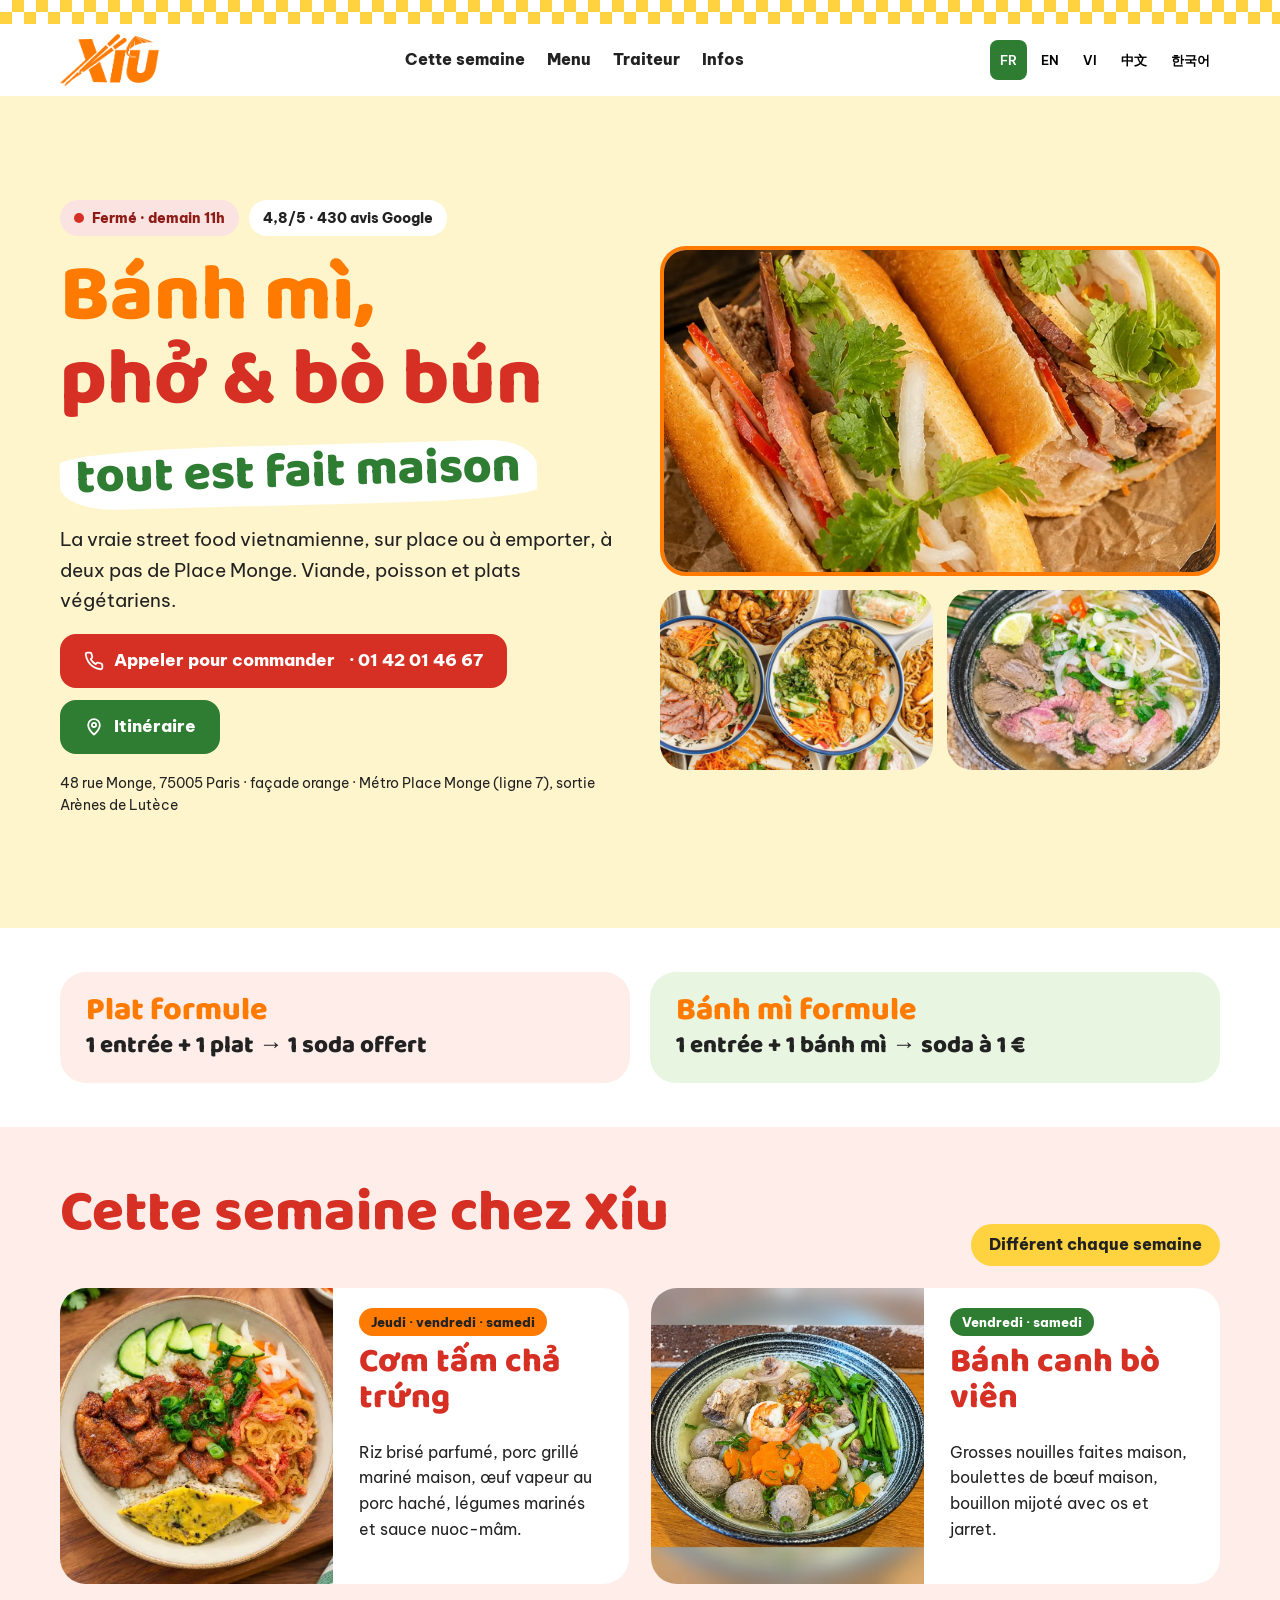
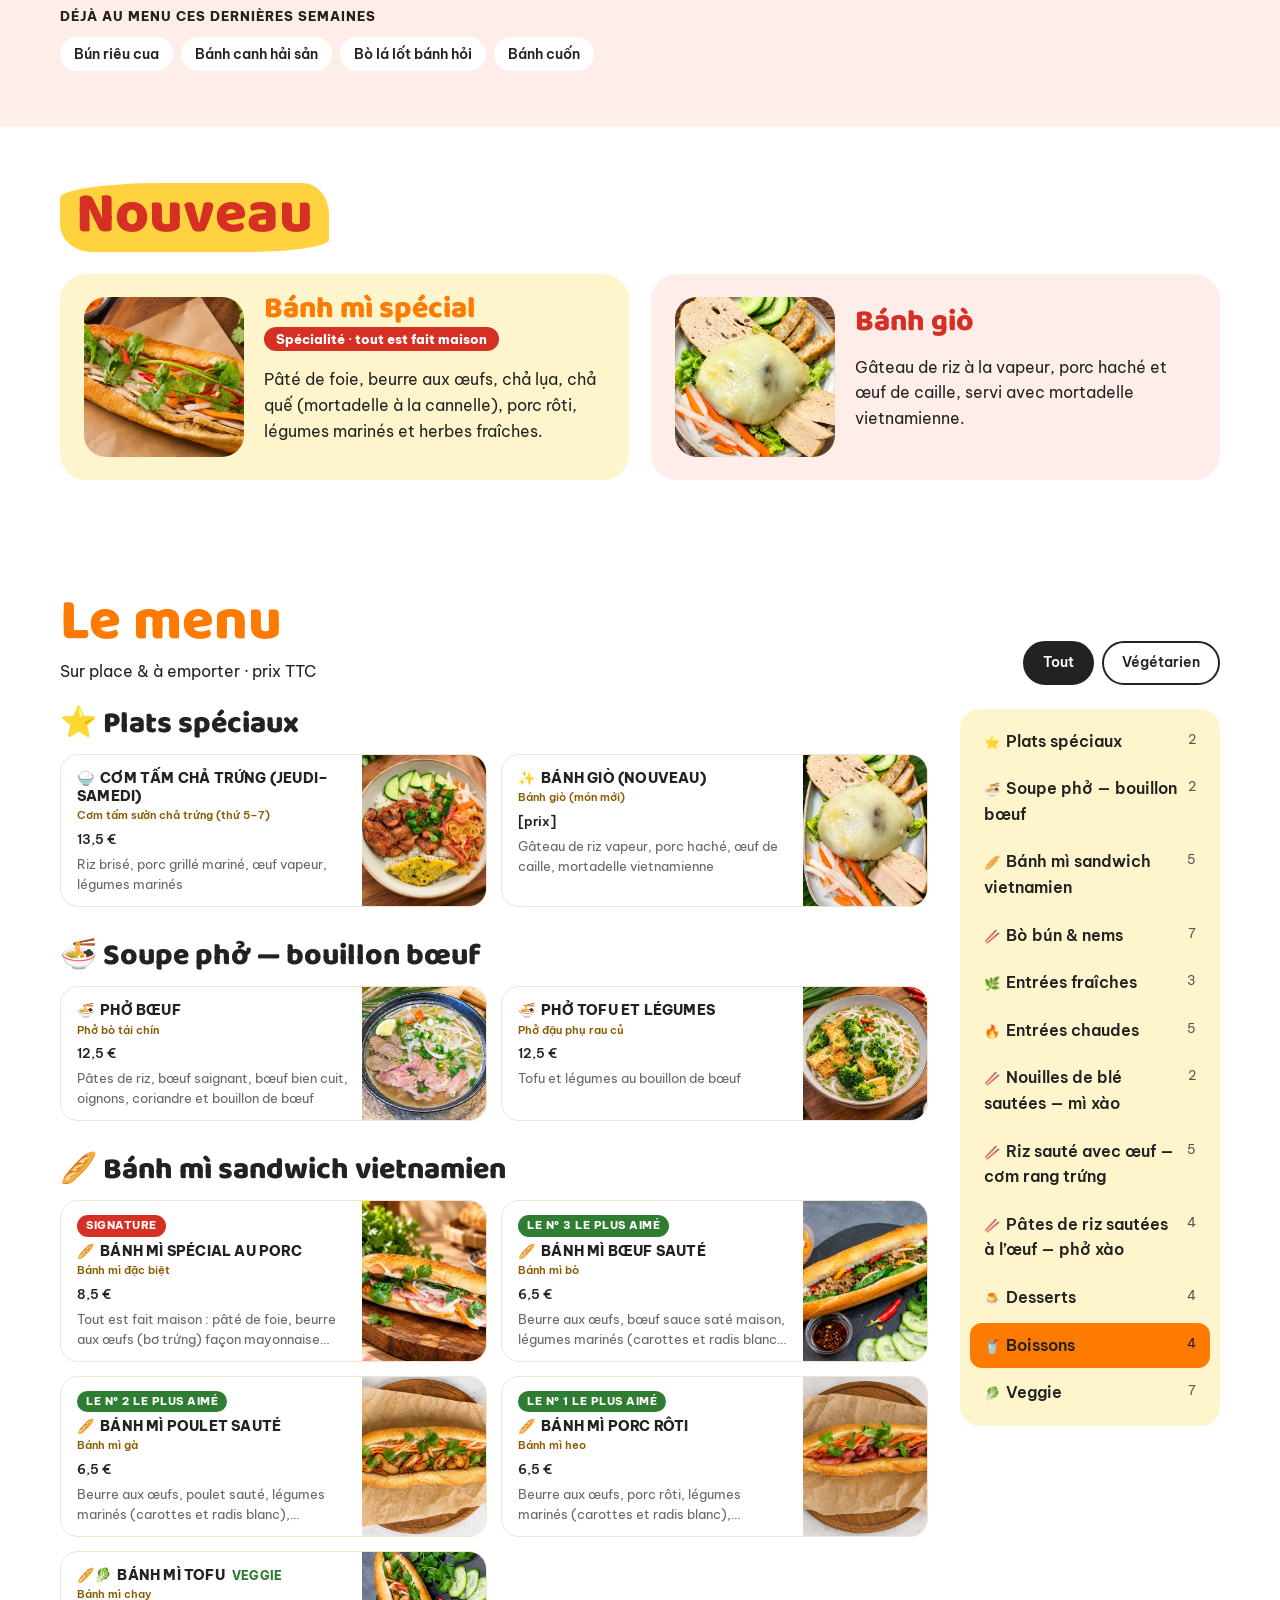
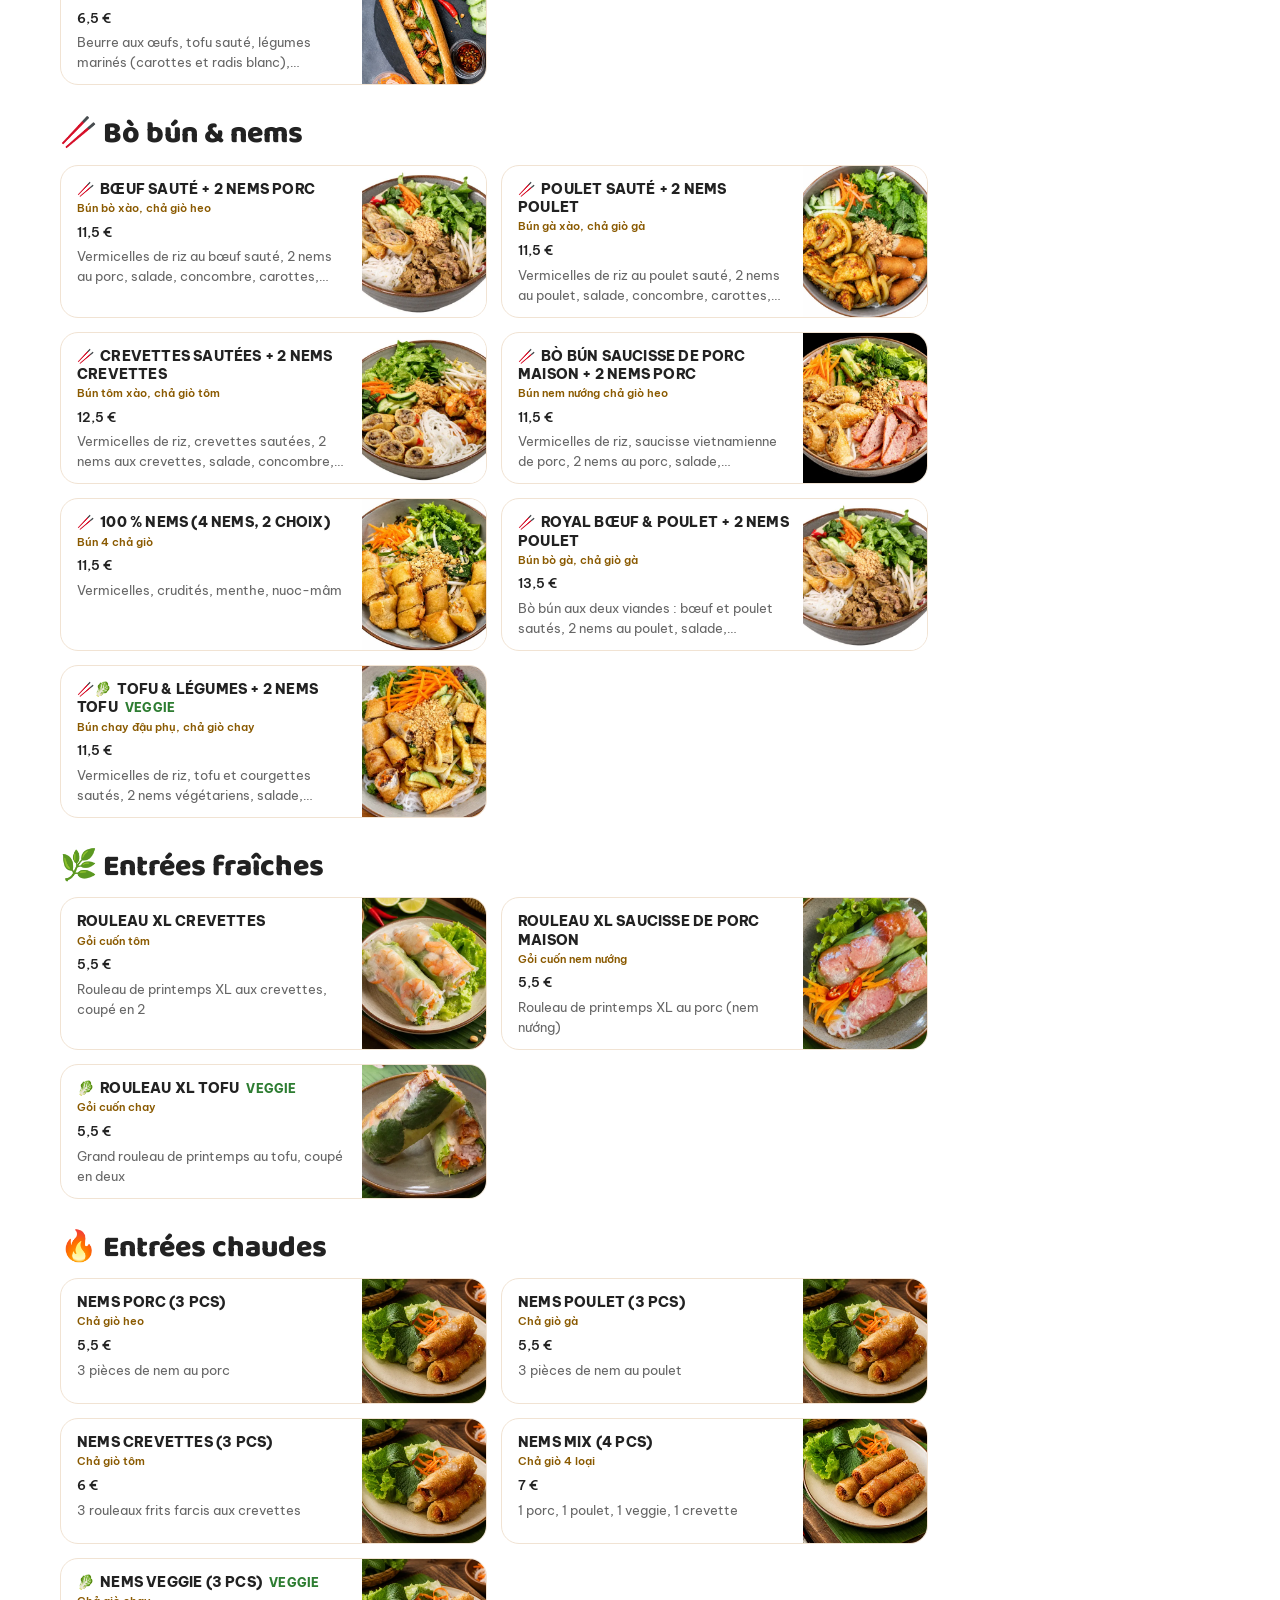
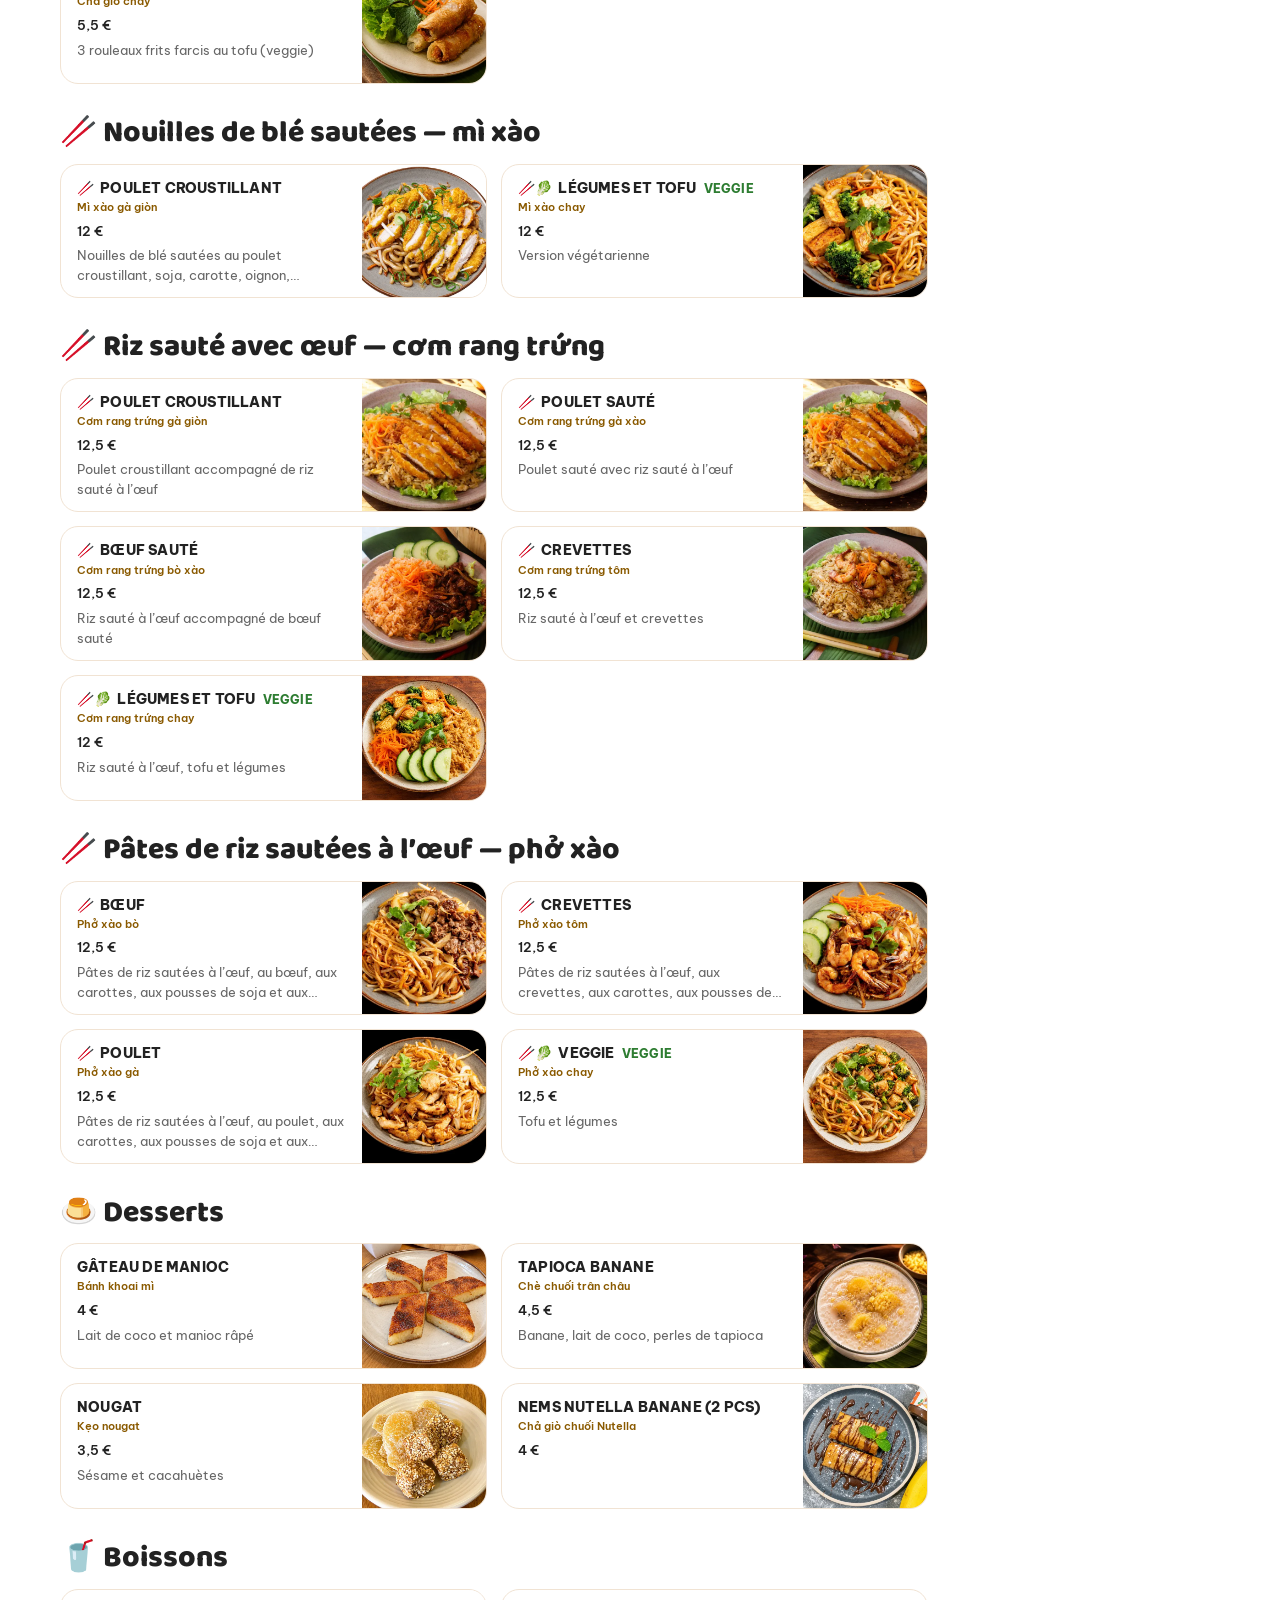
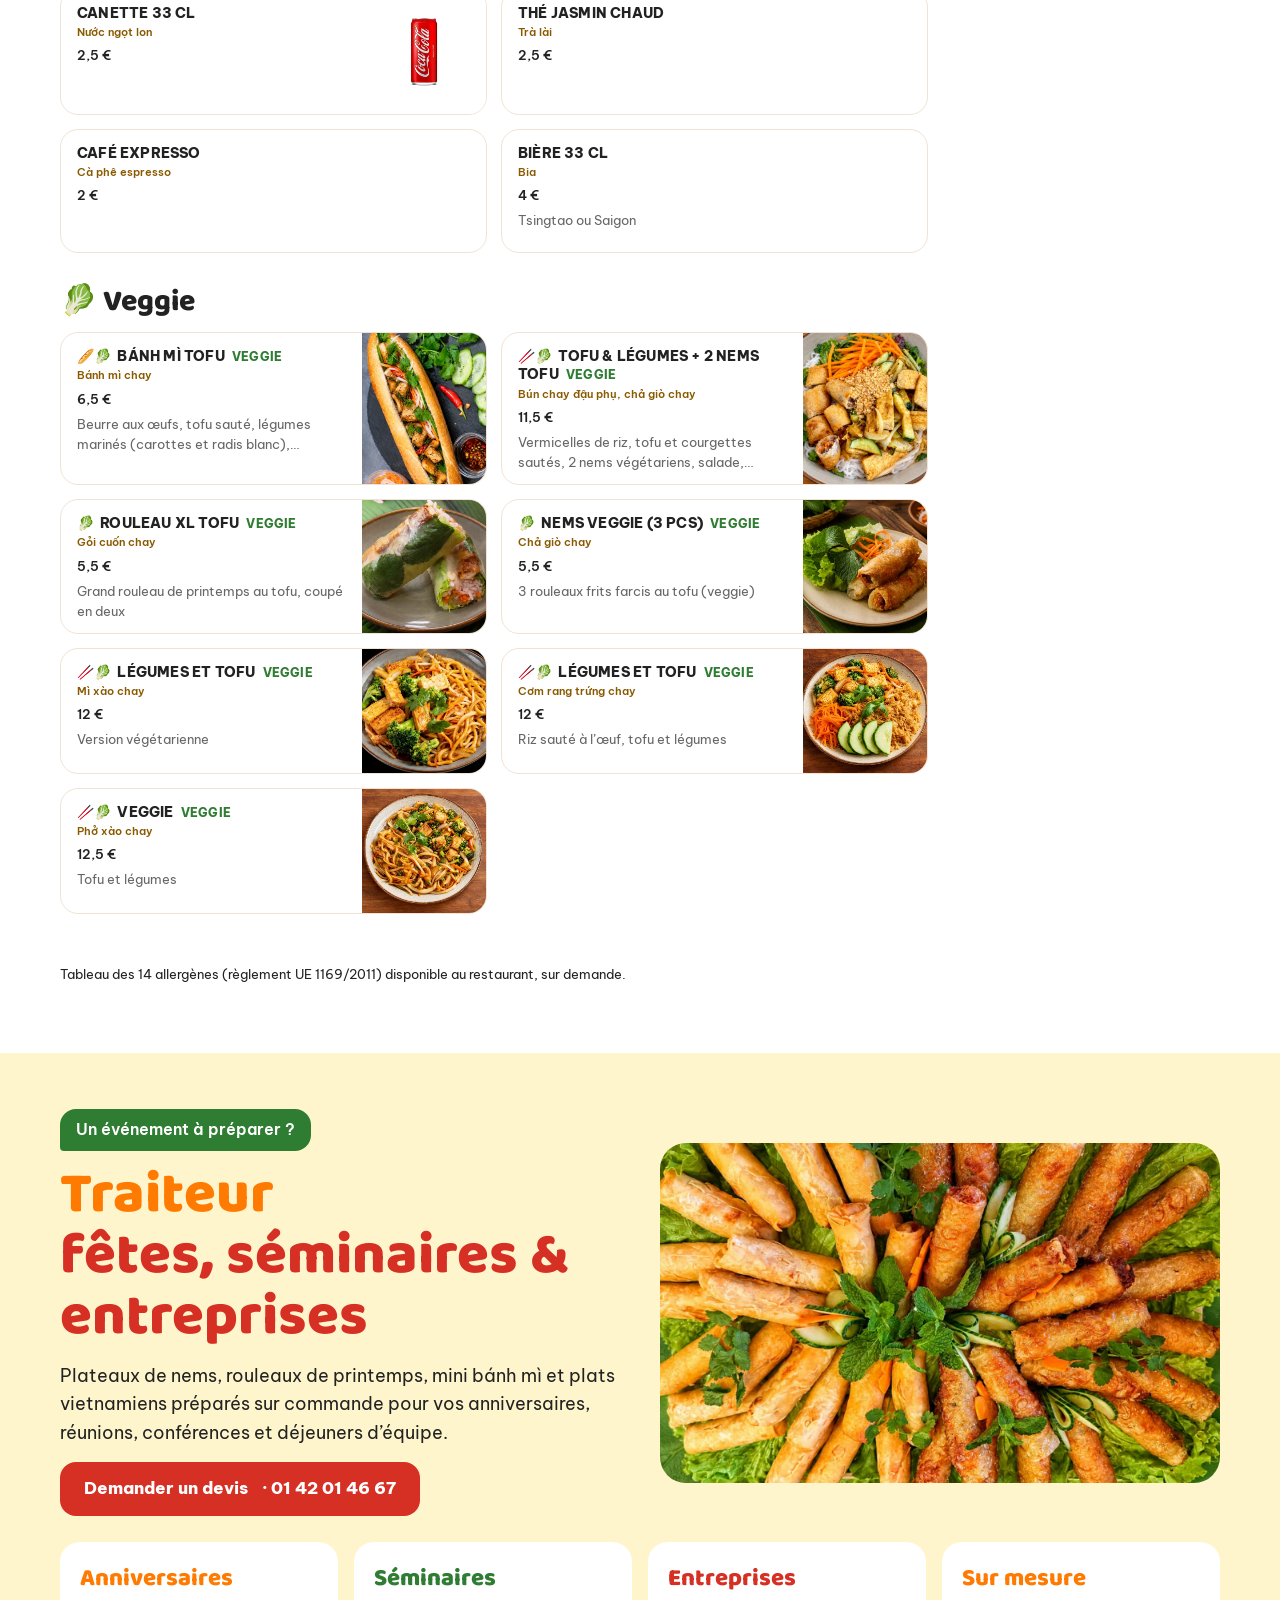
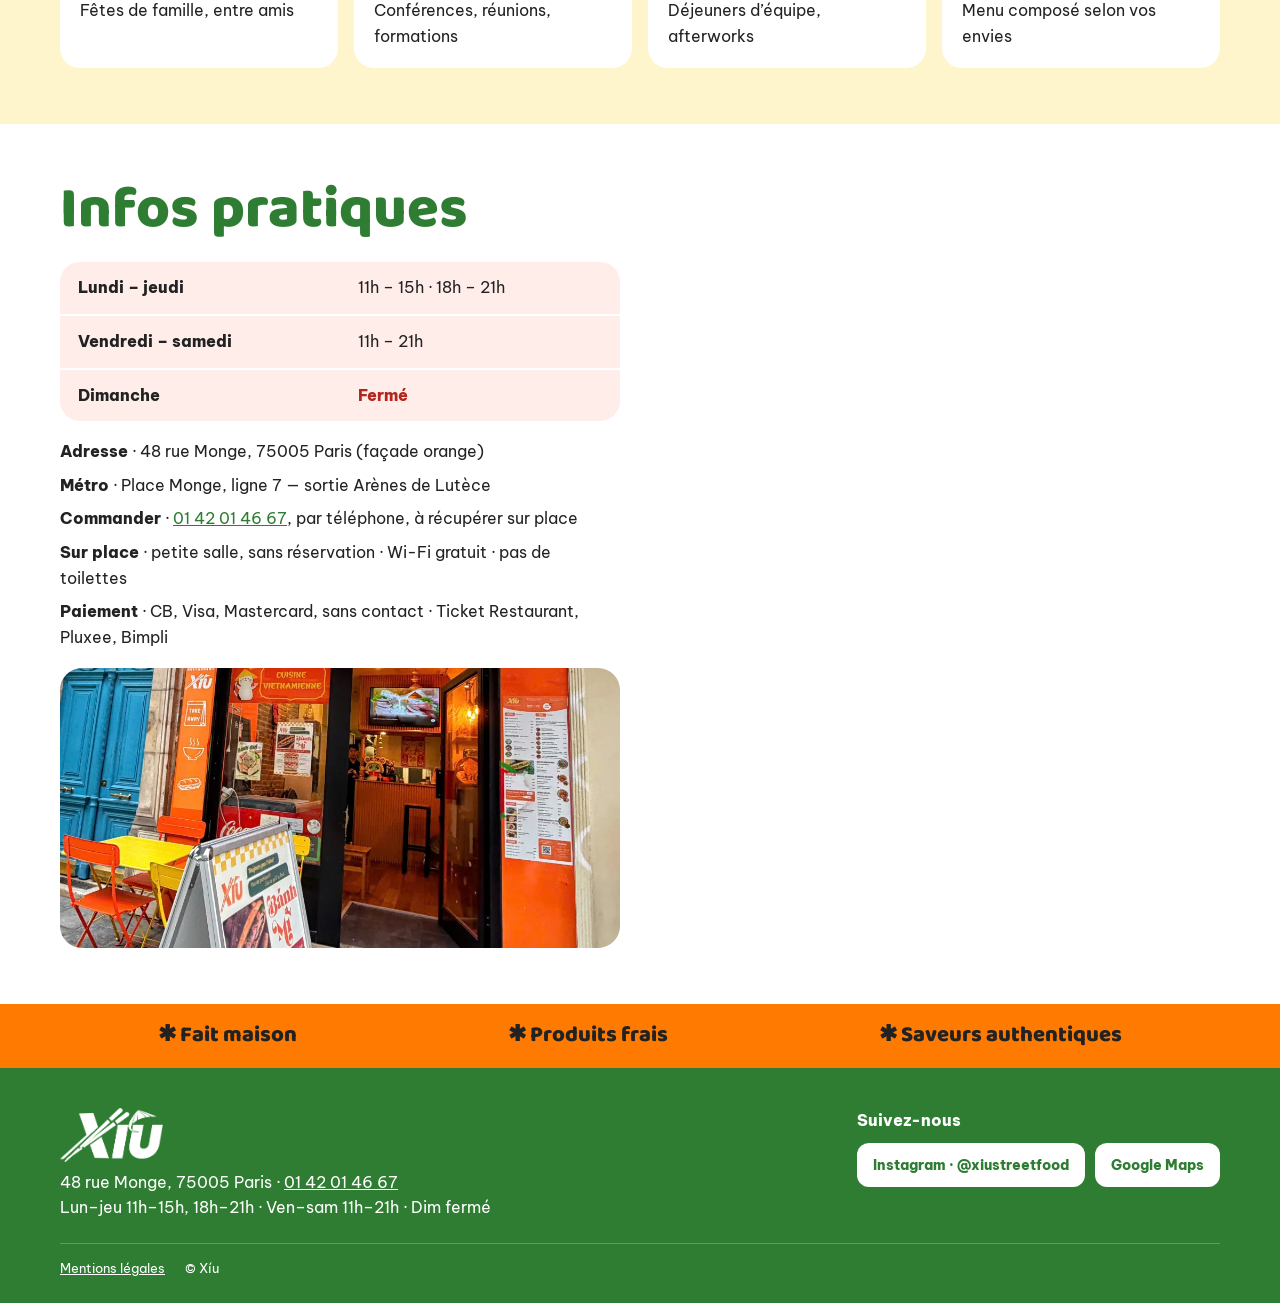
==== commit 112e238d: "Cette semaine : photos carrées, plat entier visible Co-Authored-By: Claude Opus 5.5 <noreply@anthrop" ====
--- a/index.html
+++ b/index.html
@@ -62,9 +62,9 @@
 <div class="wrap">
 <div class="week-head"><h2 class="sec-title" data-i="week_t">Cette semaine chez Xíu</h2><span class="pill" data-i="week_pill"></span></div>
 <div class="week">
-<article class="card"><img src="assets/img/comtam.webp" alt="Cơm tấm" width="1050" height="1400" loading="lazy"><div class="body"><span class="badge b-or" data-i="comtam_days"></span><h3>Cơm tấm chả trứng</h3><p data-i="comtam_desc"></p></div></article>
+<article class="card"><img src="assets/img/comtam.webp" alt="Cơm tấm" width="1000" height="1000" loading="lazy"><div class="body"><span class="badge b-or" data-i="comtam_days"></span><h3>Cơm tấm chả trứng</h3><p data-i="comtam_desc"></p></div></article>
 <!-- PLAT SPÉCIAL DE LA SEMAINE : se modifie dans assets/semaine.js (photo : assets/img/special.webp) -->
-<article class="card"><img id="sp-img" src="assets/img/special.webp" alt="" width="1400" height="1050" loading="lazy"><div class="body"><span class="badge b-gr" data-i="special_days"></span><h3 id="sp-name"></h3><p id="sp-desc"></p></div></article>
+<article class="card"><img id="sp-img" src="assets/img/special.webp" alt="" width="1000" height="1000" loading="lazy"><div class="body"><span class="badge b-gr" data-i="special_days"></span><h3 id="sp-name"></h3><p id="sp-desc"></p></div></article>
 </div>
 <div class="next">
 <div class="box" id="nx-box"><div class="kicker" data-i="next_k"></div><div class="display" style="font-size:26px" id="nx-name"></div><div data-i="next_note"></div></div>
--- a/assets/style.css
+++ b/assets/style.css
@@ -194,3 +194,7 @@
 .mside{top:var(--hh)}
 .mcat{scroll-margin-top:60px}
 }
+/* Cette semaine : khung ảnh vuông, thấy trọn món */
+.week .card img{height:auto;aspect-ratio:1/1;object-fit:cover;background:var(--yl)}
+.week{grid-template-columns:repeat(auto-fit,minmax(300px,1fr))}
+@media(min-width:1000px){.week .card{flex-direction:row;align-items:stretch}.week .card img{width:48%;flex:0 0 48%}.week .card .body{justify-content:center}}
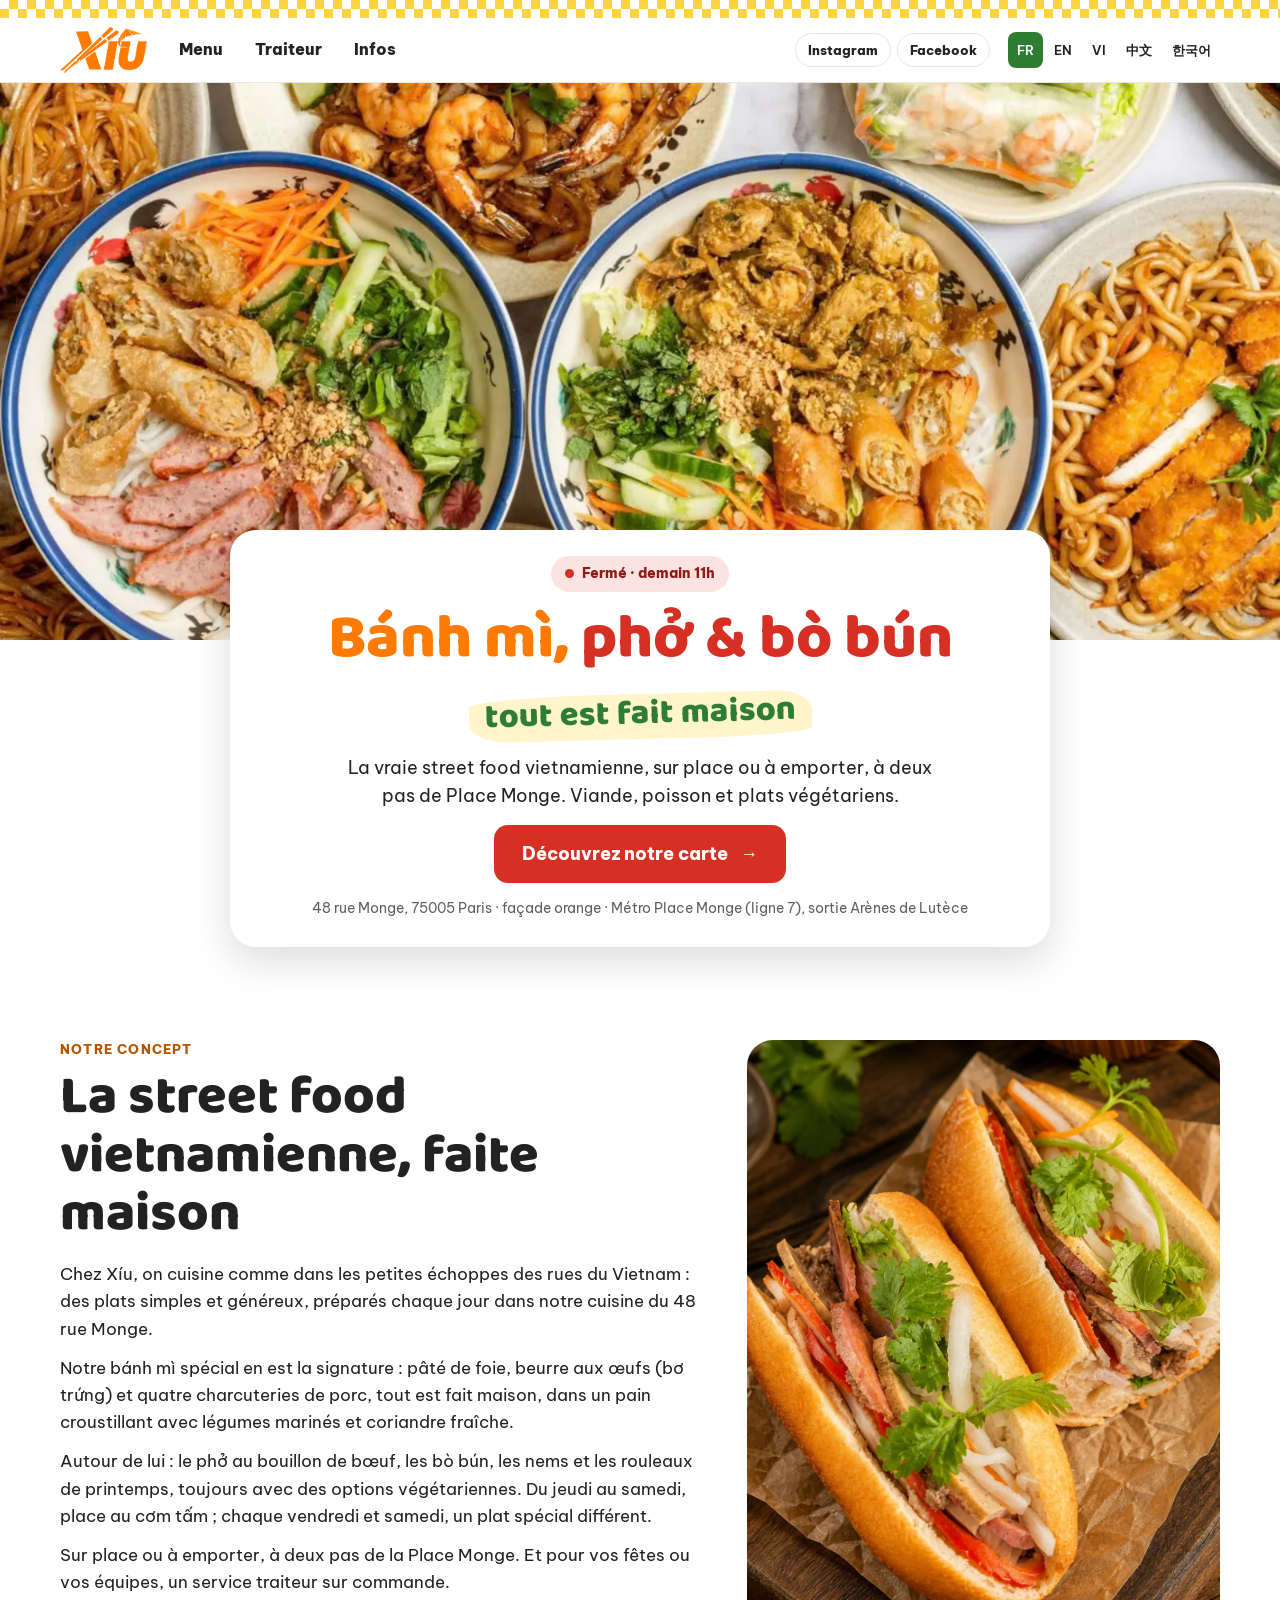
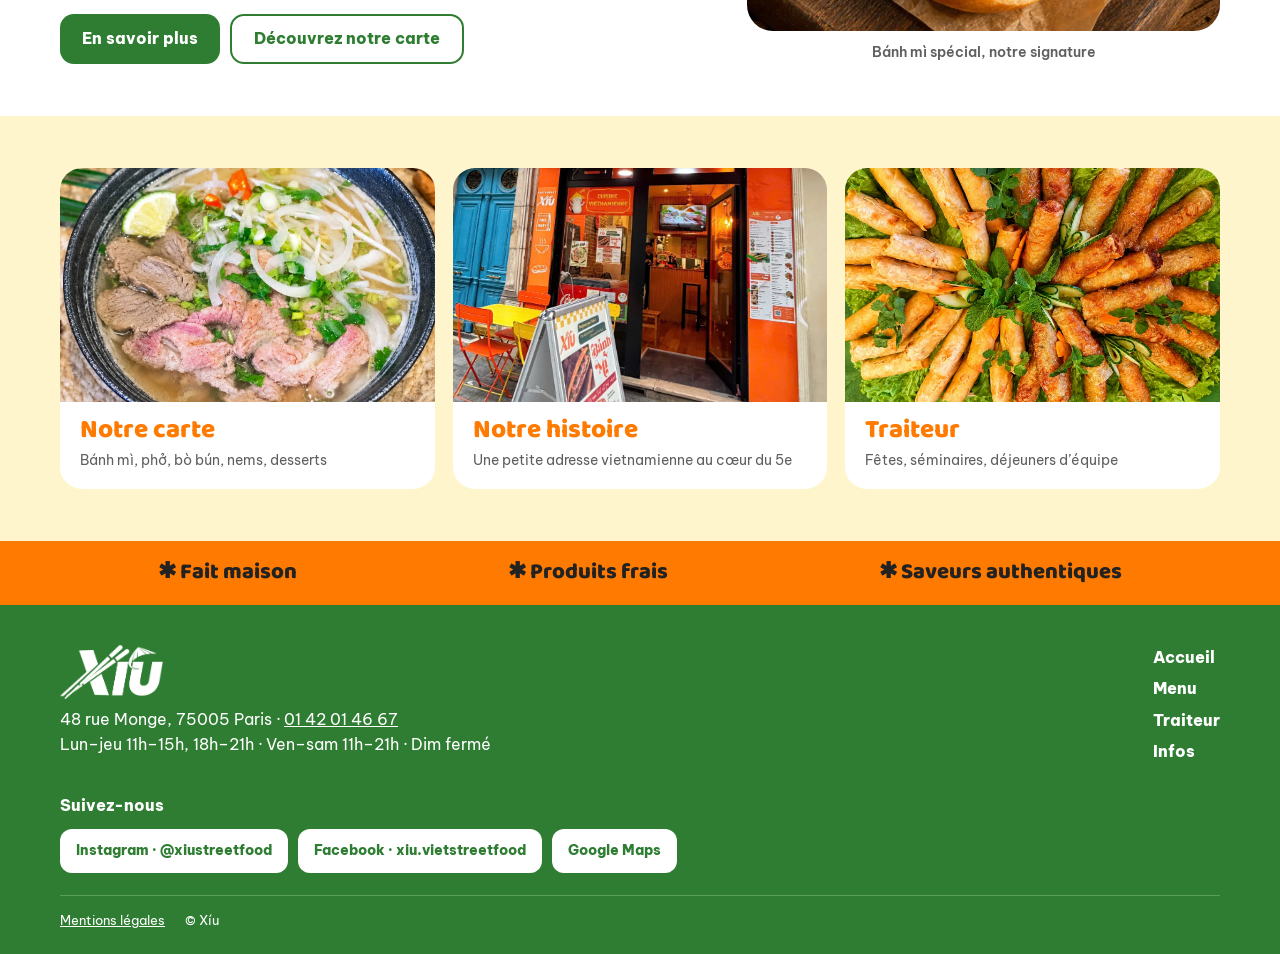
==== commit 13a79f67: "Site nhiều trang, menu mobile kiểu Uber Eats, trang quản trị menu - Accueil (ảnh bìa + Découvrez not" ====
--- a/index.html
+++ b/index.html
@@ -2,158 +2,86 @@
 <html lang="fr">
 <head>
 <meta charset="utf-8">
-<meta name="viewport" content="width=device-width, initial-scale=1">
+<meta name="viewport" content="width=device-width, initial-scale=1, viewport-fit=cover">
 <title>Xíu — street food vietnamienne · Bánh mì, phở, bò bún · Paris 5e</title>
 <meta name="description" content="Xíu, street food vietnamienne au 48 rue Monge (Paris 5e, métro Place Monge) : bánh mì spécial fait maison, phở, bò bún, cơm tấm. Sur place ou à emporter. Traiteur pour fêtes et entreprises.">
 <link rel="canonical" href="https://www.xiu-paris.fr/">
 <meta property="og:type" content="restaurant">
-<meta property="og:title" content="Xíu — street food vietnamienne, Paris 5e">
-<meta property="og:description" content="Bánh mì, phở & bò bún faits maison, 48 rue Monge, Paris 5e.">
-<meta property="og:image" content="https://www.xiu-paris.fr/assets/img/hero-banhmi.webp">
+<meta property="og:title" content="Xíu — street food vietnamienne · Bánh mì, phở, bò bún · Paris 5e">
+<meta property="og:description" content="Xíu, street food vietnamienne au 48 rue Monge (Paris 5e, métro Place Monge) : bánh mì spécial fait maison, phở, bò bún, cơm tấm. Sur place ou à emporter. Traiteur pour fêtes et entreprises.">
+<meta property="og:image" content="https://www.xiu-paris.fr/assets/img/cover.webp">
 <meta name="theme-color" content="#FF7A00">
 <link rel="icon" type="image/png" href="assets/favicon.png">
 <link rel="apple-touch-icon" href="assets/apple-touch-icon.png">
 <link rel="stylesheet" href="assets/fonts.css">
 <link rel="stylesheet" href="assets/style.css">
 <script type="application/ld+json">
-{"@context":"https://schema.org","@type":"Restaurant","name":"Xíu","alternateName":"Xíu Resto","servesCuisine":"Vietnamese","priceRange":"€","telephone":"+33142014667",
+{"@context":"https://schema.org","@type":"Restaurant","name":"Xíu","alternateName":"Xíu Viet street food","servesCuisine":"Vietnamese","priceRange":"€","telephone":"+33142014667",
 "address":{"@type":"PostalAddress","streetAddress":"48 rue Monge","postalCode":"75005","addressLocality":"Paris","addressCountry":"FR"},
 "geo":{"@type":"GeoCoordinates","latitude":48.8451601,"longitude":2.3519503},
 "openingHoursSpecification":[{"@type":"OpeningHoursSpecification","dayOfWeek":["Monday","Tuesday","Wednesday","Thursday"],"opens":"11:00","closes":"15:00"},{"@type":"OpeningHoursSpecification","dayOfWeek":["Monday","Tuesday","Wednesday","Thursday"],"opens":"18:00","closes":"21:00"},{"@type":"OpeningHoursSpecification","dayOfWeek":["Friday","Saturday"],"opens":"11:00","closes":"21:00"}],
-"hasMenu":"https://www.xiu-paris.fr/#menu","acceptsReservations":false,"sameAs":["https://www.instagram.com/xiustreetfood/"],"image":"https://www.xiu-paris.fr/assets/img/hero-banhmi.webp"}
+"hasMenu":"https://www.xiu-paris.fr/menu.html","acceptsReservations":false,"sameAs":["https://www.instagram.com/xiustreetfood/"],"image":"https://www.xiu-paris.fr/assets/img/cover.webp"}
 </script>
 </head>
-<body>
+<body data-page="home">
+<a class="skip" href="#main">Aller au contenu</a>
 <div class="checker" aria-hidden="true"></div>
-<header>
+<header class="top">
 <div class="nav">
-<a class="logo" href="#top" aria-label="Xíu — accueil"><img src="assets/logo-xiu.png" alt="Xíu" width="99" height="52"></a>
-<nav class="menu-links" aria-label="Navigation"><a href="#semaine" data-i="nav_week">Cette semaine</a><a href="#menu" data-i="nav_menu">Menu</a><a href="#traiteur" data-i="nav_traiteur">Traiteur</a><a href="#infos" data-i="nav_infos">Infos</a></nav>
+<a class="logo" href="index.html" aria-label="Xíu — accueil"><img src="assets/logo-xiu.png" alt="Xíu" width="99" height="52"></a>
+<nav class="tabs" aria-label="Navigation"><a href="menu.html" data-p="menu" data-i="nav_menu">Menu</a><a href="traiteur.html" data-p="traiteur" data-i="nav_traiteur">Traiteur</a><a href="infos.html" data-p="infos" data-i="nav_infos">Infos</a></nav>
+<div class="hsoc"><a class="soc js-ig" href="https://www.instagram.com/xiustreetfood/" target="_blank" rel="noopener" aria-label="Instagram"><img class="soc-ic" data-ic="assets/icons/instagram.svg" alt="" width="22" height="22" hidden><span class="soc-t">Instagram</span></a><a class="soc js-fb" href="https://www.facebook.com/xiu.vietstreetfood" target="_blank" rel="noopener" aria-label="Facebook"><img class="soc-ic" data-ic="assets/icons/facebook.svg" alt="" width="22" height="22" hidden><span class="soc-t">Facebook</span></a></div>
 <div class="langs" role="group" aria-label="Langue / Language"><button data-l="fr" aria-pressed="true">FR</button><button data-l="en">EN</button><button data-l="vi">VI</button><button data-l="zh">中文</button><button data-l="ko">한국어</button></div>
+<label class="lsel"><span class="sr">Langue / Language</span><select class="lang-sel"><option value="fr">FR</option><option value="en">EN</option><option value="vi">VI</option><option value="zh">中文</option><option value="ko">한국어</option></select></label>
 </div>
 </header>
-<main id="top">
-<section class="hero">
-<div class="wrap">
-<div class="hero-text">
-<div class="chips"><span id="status" class="chip open"><span class="dot"></span><span></span></span><span class="chip" data-i="reviews">4,8/5 · 430 avis Google</span></div>
-<h1><span class="o" data-i="hero_l1">Bánh mì,</span><br><span class="r" data-i="hero_l2">phở &amp; bò bún</span><br><span class="brush tag" data-i="hero_tag">tout est fait maison</span></h1>
+<main id="main">
+<section class="cover">
+<img class="cover-img" src="assets/img/cover.webp" srcset="assets/img/cover-m.webp 820w, assets/img/cover.webp 1600w" sizes="100vw" alt="Bò bún, nems, crevettes sautées, rouleaux de printemps et nouilles sautées de Xíu" width="1600" height="900" fetchpriority="high">
+<div class="wrap"><div class="cover-card">
+<div class="chips"><span class="chip js-status"><span class="dot"></span><span class="st"></span></span></div>
+<h1><span class="o" data-i="hero_l1">Bánh mì,</span> <span class="r" data-i="hero_l2">phở &amp; bò bún</span><br><span class="brush tag" data-i="hero_tag">tout est fait maison</span></h1>
 <p class="lead" data-i="lead"></p>
-<div class="ctas">
-<a class="btn btn-red" href="tel:+33142014667"><svg aria-hidden="true" viewBox="0 0 24 24" fill="none" stroke="currentColor" stroke-width="2.2" stroke-linecap="round" stroke-linejoin="round"><path d="M22 16.9v3a2 2 0 0 1-2.2 2 19.8 19.8 0 0 1-8.6-3.1 19.5 19.5 0 0 1-6-6A19.8 19.8 0 0 1 2.1 4.2 2 2 0 0 1 4.1 2h3a2 2 0 0 1 2 1.7c.1.9.4 1.8.7 2.7a2 2 0 0 1-.5 2.1L8 9.8a16 16 0 0 0 6 6l1.3-1.3a2 2 0 0 1 2.1-.4c.9.3 1.8.6 2.7.7a2 2 0 0 1 1.7 2z"/></svg><span data-i="call">Appeler pour commander</span>&nbsp;· 01 42 01 46 67</a>
-<a class="btn btn-green" href="https://www.google.com/maps/dir/?api=1&amp;destination=X%C3%ADu+48+Rue+Monge+75005+Paris" target="_blank" rel="noopener"><svg aria-hidden="true" viewBox="0 0 24 24" fill="none" stroke="currentColor" stroke-width="2.2" stroke-linecap="round" stroke-linejoin="round"><path d="M12 21s-7-6.2-7-11.5A7 7 0 0 1 19 9.5C19 14.8 12 21 12 21z"/><circle cx="12" cy="9.5" r="2.5"/></svg><span data-i="dir">Itinéraire</span></a>
+<div class="ctas"><a class="btn btn-red btn-lg" href="menu.html"><span data-i="cta_carte">Découvrez notre carte</span><span aria-hidden="true">&nbsp;→</span></a></div>
+<p class="addr" data-i="addr"></p>
+</div></div>
+</section>
+
+<section class="concept">
+<div class="wrap split2">
+<div class="ctext">
+<div class="kicker" data-i="concept_k">Notre concept</div>
+<h2 class="sec-title" data-i="concept_t"></h2>
+<p data-i="concept_p1"></p><p data-i="concept_p2"></p><p data-i="concept_p3"></p><p data-i="concept_p4"></p>
+<div class="ctas"><a class="btn btn-green" href="infos.html#histoire" data-i="more">En savoir plus</a><a class="btn btn-out" href="menu.html" data-i="cta_carte">Découvrez notre carte</a></div>
 </div>
-<p class="addr" data-i="addr"></p>
-</div>
-<div class="hero-imgs">
-<img class="big" src="assets/img/hero-banhmi.webp" alt="Bánh mì spécial Xíu" width="1050" height="1400" fetchpriority="high">
-<img class="small" src="assets/img/nems.webp" alt="Nems" width="1400" height="990" loading="lazy">
-<img class="small" src="assets/img/pho.webp" alt="Phở bœuf" width="1400" height="1400" loading="lazy">
-</div>
+<figure class="cfig"><img src="assets/img/hero-banhmi.webp" alt="Bánh mì spécial Xíu" width="1050" height="1400" loading="lazy"><figcaption data-i="concept_cap"></figcaption></figure>
 </div>
 </section>
 
-<div class="wrap formules">
-<div class="formule bg-pink"><h3 data-i="f1_t">Plat formule</h3><p data-i="f1_p"></p></div>
-<div class="formule bg-gl"><h3 data-i="f2_t">Bánh mì formule</h3><p data-i="f2_p"></p></div>
-</div>
-
-<section id="semaine" class="bg-pink" style="margin-top:44px">
-<div class="wrap">
-<div class="week-head"><h2 class="sec-title" data-i="week_t">Cette semaine chez Xíu</h2><span class="pill" data-i="week_pill"></span></div>
-<div class="week">
-<article class="card"><img src="assets/img/comtam.webp" alt="Cơm tấm" width="1000" height="1000" loading="lazy"><div class="body"><span class="badge b-or" data-i="comtam_days"></span><h3>Cơm tấm chả trứng</h3><p data-i="comtam_desc"></p></div></article>
-<!-- PLAT SPÉCIAL DE LA SEMAINE : se modifie dans assets/semaine.js (photo : assets/img/special.webp) -->
-<article class="card"><img id="sp-img" src="assets/img/special.webp" alt="" width="1000" height="1000" loading="lazy"><div class="body"><span class="badge b-gr" data-i="special_days"></span><h3 id="sp-name"></h3><p id="sp-desc"></p></div></article>
-</div>
-<div class="next">
-<div class="box" id="nx-box"><div class="kicker" data-i="next_k"></div><div class="display" style="font-size:26px" id="nx-name"></div><div data-i="next_note"></div></div>
-<div class="past"><div class="kicker" style="color:var(--ink)" data-i="past_k"></div><div class="tags" id="past"></div></div>
-</div>
-</div>
-</section>
-
-<section>
-<div class="wrap">
-<h2 class="sec-title"><span class="brush" style="background:var(--yellow);color:var(--red)" data-i="new_t">Nouveau</span></h2>
-<div class="new-grid">
-<div class="new bg-yl"><img src="assets/img/banhmi.webp" alt="Bánh mì spécial" width="160" height="160" loading="lazy"><div><h3 style="color:var(--orange)">Bánh mì spécial</h3><span class="badge" style="background:var(--red);color:#fff" data-i="bm_tag"></span><p data-i="bm_desc"></p></div></div>
-<div class="new bg-pink"><img src="assets/img/banhgio.webp" alt="Bánh giò" width="160" height="160" loading="lazy"><div><h3 style="color:var(--red)">Bánh giò</h3><p data-i="bg_desc"></p></div></div>
-</div>
-</div>
-</section>
-
-<section id="menu">
-<div class="wrap">
-<div class="menu-head"><div><h2 class="sec-title" style="margin:0" data-i="menu_t">Le menu</h2><p data-i="menu_sub" style="margin:6px 0 0"></p></div>
-<div class="filters" role="group"><button data-f="all" aria-pressed="true" data-i="f_all">Tout</button><button data-f="veg" aria-pressed="false" data-i="f_veg">Végétarien</button></div></div>
-<div class="mlayout"><div id="cats" class="mmain"></div><aside class="mside" aria-label="Catégories"><nav id="catnav"></nav></aside></div>
-<p class="note" data-i="allergen"></p>
-</div>
-</section>
-
-<section id="traiteur" class="bg-yl">
-<div class="wrap">
-<div class="split">
-<div style="display:flex;flex-direction:column;gap:14px">
-<span class="bubble" style="align-self:flex-start" data-i="tr_bubble"></span>
-<h2 class="sec-title" style="margin:0"><span style="color:var(--orange)" data-i="nav_traiteur">Traiteur</span><br><span style="color:var(--red)" data-i="tr_t2"></span></h2>
-<p data-i="tr_p" style="margin:0;font-size:18px"></p>
-<div class="ctas"><a class="btn btn-red" href="tel:+33142014667"><span data-i="tr_quote">Demander un devis</span>&nbsp;· 01 42 01 46 67</a></div>
-</div>
-<img src="assets/img/traiteur.webp" alt="Traiteur Xíu" width="1400" height="1050" loading="lazy">
-</div>
-<div class="occ">
-<div><b style="color:var(--orange)" data-i="occ1"></b><span data-i="occ1d"></span></div>
-<div><b style="color:var(--green)" data-i="occ2"></b><span data-i="occ2d"></span></div>
-<div><b style="color:var(--red)" data-i="occ3"></b><span data-i="occ3d"></span></div>
-<div><b style="color:var(--orange)" data-i="occ4"></b><span data-i="occ4d"></span></div>
-</div>
-</div>
-</section>
-
-<section id="infos">
-<div class="wrap split">
-<div>
-<h2 class="sec-title" style="color:var(--green)" data-i="infos_t">Infos pratiques</h2>
-<div class="hours"><div class="day" data-i="h1"></div><div data-i="h1v"></div><div class="day" data-i="h2"></div><div data-i="h2v"></div><div class="day" data-i="h3"></div><div style="color:#B3261E;font-weight:800" data-i="closed"></div></div>
-<div class="facts">
-<div><b data-i="k_addr"></b> · <span data-i="v_addr"></span></div>
-<div><b data-i="k_metro"></b> · <span data-i="v_metro"></span></div>
-<div><b data-i="k_order"></b> · <a href="tel:+33142014667">01 42 01 46 67</a>, <span data-i="v_order"></span></div>
-<div><b data-i="k_onsite"></b> · <span data-i="v_onsite"></span></div>
-<div><b data-i="k_pay"></b> · <span data-i="v_pay"></span></div>
-</div>
-<img src="assets/img/facade.webp" alt="Façade orange de Xíu, 48 rue Monge" width="1050" height="1400" loading="lazy" style="height:280px;width:100%;object-fit:cover;border-radius:22px">
-</div>
-<iframe class="map" title="Carte : Xíu, 48 rue Monge, Paris" loading="lazy" referrerpolicy="no-referrer-when-downgrade" src="https://www.google.com/maps?q=Xiu,+48+Rue+Monge,+75005+Paris&amp;output=embed"></iframe>
+<section class="tiles-sec bg-yl">
+<div class="wrap tiles">
+<a class="tile" href="menu.html"><img src="assets/img/pho.webp" alt="" width="1400" height="1400" loading="lazy"><b data-i="tile_menu">Notre carte</b><span data-i="tile_menu_d"></span></a>
+<a class="tile" href="infos.html#histoire"><img src="assets/img/facade.webp" alt="" width="1050" height="1400" loading="lazy"><b data-i="tile_story">Notre histoire</b><span data-i="tile_story_d"></span></a>
+<a class="tile" href="traiteur.html"><img src="assets/img/traiteur.webp" alt="" width="1400" height="1050" loading="lazy"><b data-i="nav_traiteur">Traiteur</b><span data-i="tile_tr_d"></span></a>
 </div>
 </section>
 </main>
-
 <div class="strip"><div class="wrap"><span data-i="s1"></span><span data-i="s2"></span><span data-i="s3"></span></div></div>
 <footer>
 <div class="wrap">
 <div class="foot">
-<div><img src="assets/logo-xiu-blanc.png" alt="Xíu" width="103" height="54"><div>48 rue Monge, 75005 Paris · <a href="tel:+33142014667">01 42 01 46 67</a></div><div data-i="foot_h"></div></div>
+<div><img src="assets/logo-xiu-blanc.png" alt="Xíu" width="103" height="54" loading="lazy"><div>48 rue Monge, 75005 Paris · <a href="tel:+33142014667">01 42 01 46 67</a></div><div data-i="foot_h"></div></div>
+<nav class="fnav" aria-label="Pages"><a href="index.html" data-i="nav_home">Accueil</a><a href="menu.html" data-i="nav_menu">Menu</a><a href="traiteur.html" data-i="nav_traiteur">Traiteur</a><a href="infos.html" data-i="nav_infos">Infos</a></nav>
 <div><div style="font-weight:800;margin-bottom:10px" data-i="follow">Suivez-nous</div>
-<div class="socials"><a href="https://www.instagram.com/xiustreetfood/" target="_blank" rel="noopener">Instagram · @xiustreetfood</a><a href="https://www.google.com/maps/search/?api=1&amp;query=Xiu%2048%20Rue%20Monge%2075005%20Paris" target="_blank" rel="noopener">Google Maps</a>
-<!-- Ajouter ici Facebook / TikTok quand les liens sont connus -->
-</div></div>
+<div class="socials"><a class="soc js-ig" href="https://www.instagram.com/xiustreetfood/" target="_blank" rel="noopener" aria-label="Instagram"><img class="soc-ic" data-ic="assets/icons/instagram.svg" alt="" width="22" height="22" hidden><span class="soc-t">Instagram · @xiustreetfood</span></a><a class="soc js-fb" href="https://www.facebook.com/xiu.vietstreetfood" target="_blank" rel="noopener" aria-label="Facebook"><img class="soc-ic" data-ic="assets/icons/facebook.svg" alt="" width="22" height="22" hidden><span class="soc-t">Facebook · xiu.vietstreetfood</span></a><a href="https://www.google.com/maps/search/?api=1&amp;query=Xiu%2048%20Rue%20Monge%2075005%20Paris" target="_blank" rel="noopener">Google Maps</a></div></div>
 </div>
 <div class="legal"><a href="mentions-legales.html" data-i="l1">Mentions légales</a><span>© Xíu</span></div>
 </div>
 </footer>
-<div class="mbar"><a class="btn btn-red" href="tel:+33142014667" data-i="call_s">Appeler</a><a class="btn btn-green" href="https://www.google.com/maps/dir/?api=1&amp;destination=X%C3%ADu+48+Rue+Monge+75005+Paris" target="_blank" rel="noopener" data-i="dir">Itinéraire</a></div>
-<dialog id="dish-modal" class="dmodal">
-<button type="button" class="md-close" aria-label="Fermer">✕</button>
-<div class="md-grid"><div class="md-img"></div>
-<div class="md-body"><div class="md-badge"></div><h3 class="md-name"></h3><div class="md-vi"></div><div class="md-price"></div><p class="md-desc"></p>
-<a class="btn btn-red md-call" href="tel:+33142014667"><span>Appeler pour commander</span>&nbsp;· 01 42 01 46 67</a></div></div>
-</dialog>
+<div class="mbar"><a class="btn btn-red" href="tel:+33142014667"><svg aria-hidden="true" viewBox="0 0 24 24" fill="none" stroke="currentColor" stroke-width="2.2" stroke-linecap="round" stroke-linejoin="round"><path d="M22 16.9v3a2 2 0 0 1-2.2 2 19.8 19.8 0 0 1-8.6-3.1 19.5 19.5 0 0 1-6-6A19.8 19.8 0 0 1 2.1 4.2 2 2 0 0 1 4.1 2h3a2 2 0 0 1 2 1.7c.1.9.4 1.8.7 2.7a2 2 0 0 1-.5 2.1L8 9.8a16 16 0 0 0 6 6l1.3-1.3a2 2 0 0 1 2.1-.4c.9.3 1.8.6 2.7.7a2 2 0 0 1 1.7 2z"/></svg><span class="btxt"><span data-i="call_s">Appeler</span><small>01 42 01 46 67</small></span></a><a class="btn btn-green" href="https://www.google.com/maps/dir/?api=1&amp;destination=X%C3%ADu+48+Rue+Monge+75005+Paris" target="_blank" rel="noopener"><svg aria-hidden="true" viewBox="0 0 24 24" fill="none" stroke="currentColor" stroke-width="2.2" stroke-linecap="round" stroke-linejoin="round"><path d="M12 21s-7-6.2-7-11.5A7 7 0 0 1 19 9.5C19 14.8 12 21 12 21z"/><circle cx="12" cy="9.5" r="2.5"/></svg><span data-i="dir">Itinéraire</span></a></div>
 <script src="assets/i18n.js"></script>
-<script src="assets/menu.js"></script>
-<script src="assets/semaine.js"></script>
+<script src="assets/site.js"></script>
 <script src="assets/app.js"></script>
 </body>
 </html>
--- a/assets/style.css
+++ b/assets/style.css
@@ -1,200 +1,301 @@
-:root{--orange:#FF7A00;--red:#D62F23;--green:#2E7D32;--yellow:#FFD23F;--yl:#FFF5CC;--pink:#FFEDEA;--gl:#E8F5E1;--ink:#222;--muted:#555}
+/* =====================================================================
+   Xíu — feuille de style (Accueil · Menu · Traiteur · Infos)
+   ===================================================================== */
+:root{--orange:#FF7A00;--red:#D62F23;--green:#2E7D32;--yellow:#FFD23F;--yl:#FFF5CC;--pink:#FFEDEA;--gl:#E8F5E1;--ink:#222;--muted:#5F5F5F;--line:#ECE6DE;--hh:64px;--cbh:52px;--display:'Baloo 2','Apple SD Gothic Neo','Malgun Gothic','Noto Sans KR','PingFang SC','Microsoft YaHei',sans-serif}
 *{box-sizing:border-box}
-html{scroll-behavior:smooth}
-body{margin:0;background:#fff;color:var(--ink);font-family:'Be Vietnam Pro',Verdana,sans-serif;font-size:16px;line-height:1.6}
+html{scroll-behavior:smooth;scroll-padding-top:calc(var(--hh) + 12px);-webkit-text-size-adjust:100%}
+body{margin:0;background:#fff;color:var(--ink);font-family:'Be Vietnam Pro',Verdana,sans-serif;font-size:16px;line-height:1.6;overflow-x:hidden}
 body.ko{font-family:'Apple SD Gothic Neo','Malgun Gothic','Noto Sans KR','PingFang SC','Microsoft YaHei','Be Vietnam Pro',sans-serif}
-img{max-width:100%;display:block}
+img{max-width:100%;height:auto;display:block}
 a{color:var(--green)}
-h1,h2,h3,.display{font-family:'Baloo 2','Apple SD Gothic Neo','Malgun Gothic','Noto Sans KR','PingFang SC','Microsoft YaHei',sans-serif;font-weight:800;line-height:1.05;margin:0}
+h1,h2,h3,.display{font-family:var(--display);font-weight:800;line-height:1.08;margin:0}
+p{margin:0 0 12px}
 .wrap{max-width:1200px;margin:0 auto;padding:0 20px}
-.checker{height:24px;background:repeating-conic-gradient(var(--yellow) 0 25%,#fff 0 50%) 0 0/24px 24px}
+.sr{position:absolute;width:1px;height:1px;overflow:hidden;clip:rect(0 0 0 0);white-space:nowrap}
+.skip{position:absolute;left:-999px;top:0;background:#fff;padding:8px 12px;z-index:99}
+.skip:focus{left:8px}
+.checker{height:18px;background:repeating-conic-gradient(var(--yellow) 0 25%,#fff 0 50%) 0 0/18px 18px}
 .brush{display:inline-block;padding:2px 16px 6px;border-radius:38% 10% 30% 12%/22% 45% 18% 40%}
-/* header */
-header{position:sticky;top:0;z-index:20;background:#fff;box-shadow:0 2px 0 var(--yl)}
-.nav{display:flex;align-items:center;justify-content:space-between;gap:16px;padding:10px 20px;max-width:1200px;margin:0 auto;flex-wrap:wrap}
-.logo img{height:52px;width:auto}
-.menu-links{display:flex;gap:22px;font-weight:800;flex-wrap:wrap}
-.menu-links a{color:var(--ink);text-decoration:none}
-.menu-links a:hover{color:var(--orange)}
-.langs{display:flex;gap:4px;flex-wrap:wrap}
-.langs button{font:inherit;font-size:13px;font-weight:600;border:0;background:transparent;padding:8px 10px;border-radius:8px;cursor:pointer;min-height:40px}
+.bg-pink{background:var(--pink)}.bg-yl{background:var(--yl)}.bg-gl{background:var(--gl)}
+.kicker{font-size:13px;font-weight:800;text-transform:uppercase;letter-spacing:1.2px;color:#B35600;margin-bottom:8px}
+.sec-title{font-size:clamp(32px,4.6vw,54px);margin-bottom:18px}
+.h-sec{font-size:24px;margin:0 0 12px}
+section{padding:52px 0}
+:focus-visible{outline:3px solid var(--orange);outline-offset:2px}
+
+/* ---------- header ---------- */
+header.top{position:sticky;top:0;z-index:40;background:#fff;box-shadow:0 1px 0 var(--line)}
+.nav{display:flex;align-items:center;gap:18px;padding:8px 20px;max-width:1200px;margin:0 auto;min-height:var(--hh)}
+.logo{flex:0 0 auto}
+.logo img{height:46px;width:auto}
+.tabs{display:flex;gap:4px;margin-right:auto}
+.tabs a{color:var(--ink);text-decoration:none;font-weight:800;padding:8px 14px;border-radius:999px;font-size:16px;white-space:nowrap}
+.tabs a:hover{background:var(--yl)}
+.tabs a[aria-current=page]{background:var(--ink);color:#fff}
+.hsoc{display:flex;gap:6px}
+.hsoc a{font-size:13px;font-weight:700;color:var(--ink);text-decoration:none;padding:6px 12px;border:1.5px solid var(--line);border-radius:999px}
+.hsoc a:hover{border-color:var(--orange);color:var(--orange)}
+.langs{display:flex;gap:2px}
+.langs button{font:inherit;font-size:13px;font-weight:600;border:0;background:transparent;padding:6px 9px;border-radius:8px;cursor:pointer;min-height:36px;color:var(--ink)}
 .langs button[aria-pressed=true]{background:var(--green);color:#fff}
-/* hero */
-.hero{background:var(--yl)}
-.hero .wrap{display:flex;flex-wrap:wrap;gap:40px;align-items:center;padding-top:48px;padding-bottom:56px}
-.hero-text{flex:1 1 440px;display:flex;flex-direction:column;gap:18px}
-.hero h1{font-size:clamp(44px,7vw,80px)}
-.hero h1 .o{color:var(--orange)}.hero h1 .r{color:var(--red)}
-.hero h1 .tag{margin-top:8px;background:#fff;color:var(--green);font-size:.62em;transform:rotate(-1.5deg)}
-.lead{font-size:19px;margin:0;max-width:560px}
-.chips{display:flex;gap:10px;flex-wrap:wrap}
-.chip{display:inline-flex;align-items:center;gap:8px;padding:7px 14px;border-radius:999px;background:#fff;font-weight:800;font-size:14px}
-.chip .dot{width:10px;height:10px;border-radius:50%}
-.open{background:#DDF2DF;color:#14532D}.open .dot{background:var(--green)}
-.closed{background:#FBE3E1;color:#8E1C17}.closed .dot{background:var(--red)}
-.ctas{display:flex;gap:12px;flex-wrap:wrap}
-.btn{display:inline-flex;align-items:center;justify-content:center;gap:10px;min-height:54px;padding:0 24px;border-radius:16px;font-weight:800;font-size:17px;text-decoration:none;color:#fff}
+.lsel{display:none}
+.lang-sel{font:inherit;font-size:14px;font-weight:700;border:1.5px solid var(--line);border-radius:999px;background:#fff;color:var(--ink);padding:6px 10px;min-height:38px}
+
+/* ---------- boutons, chips ---------- */
+.btn{display:inline-flex;align-items:center;justify-content:center;gap:8px;min-height:50px;padding:0 22px;border-radius:14px;font-weight:800;font-size:16px;text-decoration:none;color:#fff;border:0;cursor:pointer;font-family:inherit}
+.btn svg{width:19px;height:19px;flex:0 0 auto}
+.btxt{display:inline-flex;flex-direction:column;align-items:flex-start;line-height:1.1}
+.btxt small{font-size:11.5px;font-weight:600;opacity:.95;letter-spacing:.3px;margin-top:2px}
 .btn-red{background:var(--red)}.btn-green{background:var(--green)}
 .btn-out{background:#fff;color:var(--green);border:2px solid var(--green)}
-.btn svg{width:20px;height:20px}
-.addr{font-size:14px;font-weight:500;margin:0}
-.hero-imgs{flex:1 1 440px;display:grid;grid-template-columns:1fr 1fr;gap:14px}
-.hero-imgs img{width:100%;height:100%;object-fit:cover;border-radius:26px}
-.hero-imgs .big{grid-column:span 2;height:330px;border:4px solid var(--orange)}
-.hero-imgs .small{height:180px}
-/* sections */
-section{padding:56px 0}
-.sec-title{font-size:clamp(38px,5vw,58px);margin-bottom:22px}
-.formules{display:grid;grid-template-columns:repeat(auto-fit,minmax(300px,1fr));gap:20px;padding-top:44px;padding-bottom:0}
-.formule{border-radius:26px;padding:22px 26px}
-.formule h3{font-size:32px;color:var(--orange)}
-.formule p{font-family:'Baloo 2','Apple SD Gothic Neo','Malgun Gothic','Noto Sans KR','PingFang SC','Microsoft YaHei',sans-serif;font-weight:800;font-size:24px;margin:4px 0 0;line-height:1.2}
-.bg-pink{background:var(--pink)}.bg-yl{background:var(--yl)}.bg-gl{background:var(--gl)}
-.week-head{display:flex;justify-content:space-between;align-items:flex-end;gap:12px;flex-wrap:wrap}
-.week-head h2{color:var(--red)}
-.pill{background:var(--yellow);font-weight:800;padding:8px 18px;border-radius:999px}
-.week{display:grid;grid-template-columns:repeat(auto-fit,minmax(320px,1fr));gap:22px;margin-top:22px}
-.card{background:#fff;border-radius:26px;overflow:hidden;display:flex;flex-direction:column}
-.card img,.card .ph{height:260px;width:100%;object-fit:cover}
-.card .ph{background:var(--gl);display:flex;align-items:center;justify-content:center;color:var(--muted);padding:12px;text-align:center}
-.card .body{padding:20px 26px 26px;display:flex;flex-direction:column;gap:8px}
-.card h3{font-size:34px;color:var(--red)}
-.badge{align-self:flex-start;font-size:13px;font-weight:800;padding:4px 12px;border-radius:999px}
-.b-or{background:var(--orange);color:var(--ink)}.b-gr{background:var(--green);color:#fff}
-.next{display:flex;flex-wrap:wrap;gap:22px;margin-top:22px}
-.next .box{flex:1 1 380px;background:#fff;border:3px dashed var(--orange);border-radius:22px;padding:18px 22px}
-.kicker{font-size:13px;font-weight:800;text-transform:uppercase;letter-spacing:1px;color:#B35600}
-.past{flex:1 1 380px;display:flex;flex-direction:column;justify-content:center;gap:10px}
-.tags{display:flex;flex-wrap:wrap;gap:8px}
-.tags span{background:#fff;border-radius:999px;padding:6px 14px;font-weight:600;font-size:14px}
-.new-grid{display:grid;grid-template-columns:repeat(auto-fit,minmax(320px,1fr));gap:22px}
-.new{border-radius:26px;padding:20px 24px;display:flex;gap:20px;align-items:center}
-.new img{width:160px;height:160px;flex:0 0 160px;object-fit:cover;border-radius:22px}
-.new h3{font-size:30px}
-/* menu */
-.menu-head{display:flex;justify-content:space-between;align-items:flex-end;gap:16px;flex-wrap:wrap}
-.menu-head h2{color:var(--orange)}
-.filters{display:flex;gap:8px;flex-wrap:wrap}
-.filters button{font:inherit;font-size:14px;font-weight:600;min-height:44px;padding:0 18px;border-radius:999px;border:2px solid var(--ink);background:#fff;color:var(--ink);cursor:pointer}
-.filters button[aria-pressed=true]{background:var(--ink);color:#fff}
-.cats{display:grid;grid-template-columns:repeat(auto-fit,minmax(340px,1fr));gap:30px 40px;margin-top:26px}
-.cat h3{font-size:26px;margin-bottom:8px}
-.cat-head{display:flex;align-items:center;gap:12px}
-.cat-head img{width:64px;height:64px;border-radius:50%;object-fit:cover}
-.item{display:flex;gap:14px;align-items:flex-start;padding:10px 0;border-bottom:2px dotted #FFC9A0}
-.item .t{flex:1;min-width:0}
-.item .n{font-weight:800}
-.item .vi{font-size:12px;font-weight:600;color:#8A5A00}
-.item .d{font-size:13px;color:#444}
-.item .p{font-family:'Baloo 2',sans-serif;font-weight:800;font-size:22px;color:var(--red);white-space:nowrap}
-.veg{font-size:12px;font-weight:700;color:var(--green);margin-left:4px}
-.hidden{display:none!important}
-.note{font-size:13px;margin-top:16px}
-/* traiteur */
+.btn-lg{min-height:58px;font-size:18px;padding:0 28px}
+.ctas{display:flex;gap:10px;flex-wrap:wrap}
+.chips{display:flex;gap:8px;flex-wrap:wrap}
+.chip{display:inline-flex;align-items:center;gap:8px;padding:6px 13px;border-radius:999px;background:#fff;font-weight:800;font-size:13.5px;border:1px solid var(--line)}
+.chip .dot{width:9px;height:9px;border-radius:50%}
+.open{background:#DDF2DF;color:#14532D;border-color:#DDF2DF}.open .dot{background:var(--green)}
+.closed{background:#FBE3E1;color:#8E1C17;border-color:#FBE3E1}.closed .dot{background:var(--red)}
+.bubble{display:inline-block;align-self:flex-start;background:var(--green);color:#fff;font-weight:600;padding:8px 16px;border-radius:16px 16px 16px 4px}
+
+/* ---------- Accueil ---------- */
+.cover{padding:0 0 40px;position:relative}
+.cover-img{width:100%;height:min(62vh,640px);object-fit:cover}
+.cover-card{position:relative;margin:-110px auto 0;max-width:820px;background:#fff;border-radius:26px;padding:26px 30px 28px;box-shadow:0 14px 40px rgba(0,0,0,.14);display:flex;flex-direction:column;gap:14px;text-align:center;align-items:center}
+.cover-card h1{font-size:clamp(36px,5.4vw,62px)}
+.cover-card h1 .o{color:var(--orange)}.cover-card h1 .r{color:var(--red)}
+.cover-card h1 .tag{margin-top:8px;background:var(--yl);color:var(--green);font-size:.55em;transform:rotate(-1.5deg)}
+.lead{font-size:18px;margin:0;max-width:620px}
+.addr{font-size:14px;margin:0;color:var(--muted)}
+.cover-card .chips{justify-content:center}
+.split2{display:grid;grid-template-columns:minmax(0,1.15fr) minmax(0,.85fr);gap:48px;align-items:center}
+.split2.rev .cfig{order:-1}
+.ctext p{font-size:17px}
+.ctext .ctas{margin-top:18px}
+.cfig{margin:0}
+.cfig img{width:100%;aspect-ratio:4/5;object-fit:cover;border-radius:26px}
+.cfig figcaption{font-size:14px;font-weight:600;color:var(--muted);margin-top:10px;text-align:center}
+.tiles{display:grid;grid-template-columns:repeat(auto-fit,minmax(min(100%,280px),1fr));gap:18px}
+.tile{display:flex;flex-direction:column;gap:4px;background:#fff;border-radius:22px;overflow:hidden;text-decoration:none;color:var(--ink);padding-bottom:18px;transition:transform .15s,box-shadow .15s}
+.tile:hover{transform:translateY(-2px);box-shadow:0 10px 26px rgba(0,0,0,.08)}
+.tile img{width:100%;aspect-ratio:16/10;object-fit:cover;margin-bottom:10px}
+.tile b{font-family:var(--display);font-size:26px;padding:0 20px;color:var(--orange);line-height:1.1}
+.tile span{padding:0 20px;font-size:14px;color:var(--muted)}
+.tr-more .tile{border:1px solid var(--line)}
+
+/* ---------- Menu : en-tête boutique (style Uber Eats) ---------- */
+.store-cover{max-width:1200px;margin:0 auto}
+.store-cover img{width:100%;height:clamp(170px,30vw,320px);object-fit:cover}
+.store-in{text-align:center;padding-top:18px;padding-bottom:8px}
+.store-name{font-size:30px;line-height:1.1}
+.store-name span{font-family:'Be Vietnam Pro',sans-serif;font-weight:600;font-size:.6em;color:var(--muted)}
+.store-meta{margin:6px 0 0;font-size:14.5px;color:var(--muted);display:flex;justify-content:center;align-items:center;flex-wrap:wrap;gap:2px 0}
+.store-meta a{color:var(--muted)}
+.sep{margin:0 7px}
+.st-line{display:inline-flex;align-items:center;gap:6px;font-weight:700}
+.st-line .dot{width:8px;height:8px;border-radius:50%}
+.st-line.open{background:none;color:#1B6B2A}.st-line.closed{background:none;color:#B3261E}
+.seg{display:inline-flex;margin-top:16px;gap:10px}
+.seg a{display:inline-flex;align-items:center;justify-content:center;gap:8px;padding:12px 24px;border-radius:999px;text-decoration:none;color:#fff;font-weight:800;font-size:16px;box-shadow:0 3px 10px rgba(0,0,0,.14)}
+.seg .seg-call{background:var(--red)}
+.seg .seg-dir{background:var(--green)}
+.seg a:hover{filter:brightness(1.08)}
+.seg svg{width:18px;height:18px}
+.store-soc{display:flex;justify-content:center;gap:10px;margin-top:14px}
+.ncall{align-self:flex-start;display:inline-flex;align-items:center;gap:6px;margin-top:6px;background:var(--green);color:#fff;text-decoration:none;font-weight:800;font-size:13.5px;padding:7px 14px;border-radius:999px}
+.ncall svg{width:15px;height:15px}
+.ncall{white-space:nowrap}
+#ct-box{cursor:pointer}
+/* liens réseaux sociaux : icône si le fichier existe dans assets/icons/, sinon texte */
+.soc{display:inline-flex;align-items:center;gap:7px;text-decoration:none}
+.soc-ic{width:22px;height:22px;flex:0 0 22px;object-fit:contain}
+.soc.has-ic .soc-t{position:absolute;width:1px;height:1px;overflow:hidden;clip:rect(0 0 0 0);white-space:nowrap}
+.hsoc .soc.has-ic,.store-soc .soc.has-ic{width:40px;height:40px;padding:0;justify-content:center;border-radius:50%}
+.store-soc .soc{font-size:13px;font-weight:700;color:var(--ink);border:1.5px solid var(--line);border-radius:999px;padding:6px 14px}
+.socials .soc-ic{width:20px;height:20px;flex-basis:20px}
+.promo{padding-top:28px;padding-bottom:8px}
+.promo .h-sec{margin-top:18px}
+.notices{display:grid;grid-template-columns:repeat(2,minmax(0,1fr));gap:16px}
+.notice{display:flex;gap:14px;justify-content:space-between;border-radius:18px;padding:14px;background:var(--yl)}
+.notice:nth-child(2){background:var(--gl)}
+.nt{display:flex;flex-direction:column;gap:4px;min-width:0}
+.nt b{font-size:17px;line-height:1.3}
+.nday{align-self:flex-start;font-size:12px;font-weight:800;padding:3px 10px;border-radius:999px;background:var(--orange);color:var(--ink);text-transform:uppercase;letter-spacing:.4px}
+.nday.g{background:var(--green);color:#fff}
+.nt .dd{font-size:13.5px;color:#4A4A4A;line-height:1.45}
+.nx{font-size:12.5px;color:var(--muted)}
+.nx:empty{display:none}
+.notice img{width:104px;height:104px;flex:0 0 104px;border-radius:14px;object-fit:cover}
+
+/* ---------- Menu : barre de catégories collante ---------- */
+.carte{padding-top:18px}
+.catbar{position:sticky;top:var(--hh);z-index:30;background:#fff;border-bottom:1px solid var(--line)}
+.catbar-in{display:flex;align-items:center;gap:8px;height:var(--cbh)}
+.catnav{flex:1;min-width:0;display:flex;gap:2px;overflow-x:auto;scrollbar-width:none;-webkit-overflow-scrolling:touch;height:100%;align-items:stretch;scroll-behavior:smooth}
+.catnav::-webkit-scrollbar{display:none}
+.catnav a{flex:0 0 auto;display:flex;align-items:center;gap:6px;padding:0 12px;white-space:nowrap;text-decoration:none;color:var(--ink);font-weight:700;font-size:14.5px;border-bottom:3px solid transparent;text-transform:uppercase;letter-spacing:.2px}
+.catnav a.on{border-bottom-color:var(--ink)}
+.catlist{flex:0 0 auto;width:40px;height:40px;border-radius:50%;border:0;background:#F3F0EC;color:var(--ink);display:flex;align-items:center;justify-content:center;cursor:pointer}
+.catlist svg{width:20px;height:20px}
+.menu-tools{display:flex;justify-content:space-between;align-items:center;gap:12px;flex-wrap:wrap;padding:14px 0 4px}
+.menu-tools p{margin:0;font-size:14px;color:var(--muted)}
+.filters{display:flex;gap:6px}
+.filters button{font:inherit;font-size:13.5px;font-weight:700;min-height:38px;padding:0 15px;border-radius:999px;border:1.5px solid var(--line);background:#fff;color:var(--ink);cursor:pointer}
+.filters button[aria-pressed=true]{background:var(--ink);border-color:var(--ink);color:#fff}
+
+/* ---------- Menu : liste des plats ---------- */
+.mcat{scroll-margin-top:calc(var(--cbh) - 8px);padding-top:22px}
+.mcat h2{display:flex;align-items:center;font-size:22px;margin:0 0 6px;text-transform:uppercase;letter-spacing:.3px;background:var(--orange);color:#fff;padding:9px 16px;border-radius:12px;line-height:1.15}
+.ic{margin-right:6px}
+.dishes{display:grid;grid-template-columns:repeat(2,minmax(0,1fr));gap:0 28px}
+.dish{font:inherit;color:inherit;text-align:left;cursor:pointer;width:100%;background:#fff;border:0;border-bottom:1px solid var(--line);padding:16px 0;display:flex;gap:14px;align-items:flex-start;min-width:0}
+.dish:hover .dn{color:var(--orange)}
+.dt{flex:1;min-width:0;display:flex;flex-direction:column;gap:2px}
+.dn{font-size:15.5px;font-weight:700;text-transform:uppercase;line-height:1.3;letter-spacing:.2px;overflow-wrap:anywhere;display:-webkit-box;-webkit-line-clamp:3;-webkit-box-orient:vertical;overflow:hidden}
+.dish .vi{font-size:12px;font-weight:600;color:#8A5A00;overflow-wrap:anywhere}
+.dish .p{font-size:15px;font-weight:500;color:var(--ink);margin-top:2px}
+.dd{font-size:14px;color:#6B6B6B;line-height:1.45;overflow-wrap:anywhere;display:-webkit-box;-webkit-line-clamp:2;-webkit-box-orient:vertical;overflow:hidden}
+.veg{font-size:12px;font-weight:700;color:var(--green);margin-left:6px;text-transform:none}
+.mbadge{align-self:flex-start;font-size:12.5px;font-weight:700;padding:4px 11px;border-radius:999px;margin-top:6px;background:var(--green);color:#fff}
+.mbadge.signature{background:var(--red)}
+.mbadge.populaire{background:var(--yellow);color:var(--ink)}
+.mbadge.nouveau{background:var(--orange);color:var(--ink)}
+.dimg{flex:0 0 116px;width:116px;height:116px;border-radius:14px;overflow:hidden;background:var(--yl)}
+.dimg img{width:100%;height:100%;object-fit:cover}
+.note{font-size:13px;margin-top:20px;color:var(--muted)}
+
+/* ---------- fiche plat (pop-up) ---------- */
+.dmodal{border:0;border-radius:24px;padding:0;max-width:820px;width:calc(100% - 32px);box-shadow:0 20px 60px rgba(0,0,0,.3)}
+.dmodal::backdrop,.sheet::backdrop{background:rgba(34,34,34,.55)}
+.md-grid{display:flex;flex-wrap:wrap}
+.md-img{flex:1 1 340px;background:var(--yl);min-height:240px}
+.md-img:empty{display:none}
+.md-img img{width:100%;height:100%;object-fit:cover;aspect-ratio:1/1}
+.md-body{flex:1 1 320px;padding:28px 28px 30px;display:flex;flex-direction:column;gap:6px}
+.md-name{font-size:26px;text-transform:uppercase}
+.md-vi{font-weight:600;color:#8A5A00;font-size:14px}
+.md-price{font-weight:700;font-size:20px;color:var(--ink)}
+.md-desc{margin:4px 0 16px;color:#444}
+.md-badge .mbadge{margin:0 0 4px}
+.md-call{margin-top:auto;align-self:flex-start;font-size:15px;min-height:48px}
+.md-close{position:absolute;top:12px;right:12px;width:42px;height:42px;border-radius:50%;border:0;background:#fff;cursor:pointer;box-shadow:0 2px 8px rgba(0,0,0,.18);z-index:2;display:flex;align-items:center;justify-content:center;color:var(--ink)}
+.md-close svg{width:18px;height:18px}
+.sheet{border:0;padding:0;border-radius:22px;width:min(420px,calc(100% - 32px));max-height:80vh}
+.sheet-head{display:flex;justify-content:space-between;align-items:center;padding:18px 20px 10px;position:sticky;top:0;background:#fff}
+.sheet-head b{font-family:var(--display);font-size:22px}
+.sheet-x{position:static;box-shadow:none;background:#F3F0EC}
+#cat-sheet-list{display:flex;flex-direction:column;padding:0 8px 14px}
+#cat-sheet-list a{display:flex;justify-content:space-between;gap:10px;padding:13px 12px;border-radius:12px;text-decoration:none;color:var(--ink);font-weight:700}
+#cat-sheet-list a span{color:var(--muted);font-weight:500}
+#cat-sheet-list a:hover,#cat-sheet-list a.on{background:var(--yl)}
+
+/* ---------- Traiteur ---------- */
 .split{display:flex;flex-wrap:wrap;gap:40px;align-items:center}
-.split>*{flex:1 1 440px;min-width:0}
-.split img{border-radius:26px;height:340px;width:100%;object-fit:cover}
-.bubble{display:inline-block;background:var(--green);color:#fff;font-weight:600;padding:8px 16px;border-radius:16px 16px 16px 4px}
-.occ{display:grid;grid-template-columns:repeat(auto-fit,minmax(220px,1fr));gap:16px;margin-top:26px}
+.split>*{flex:1 1 420px;min-width:0}
+.tr-text{display:flex;flex-direction:column;gap:14px}
+.tr-text .sec-title{margin:0}
+.tr-img{border-radius:26px;height:360px;width:100%;object-fit:cover}
+.occ{display:grid;grid-template-columns:repeat(auto-fit,minmax(min(100%,220px),1fr));gap:16px;margin-top:30px}
 .occ div{background:#fff;border-radius:20px;padding:18px 20px}
-.occ b{display:block;font-family:'Baloo 2','Apple SD Gothic Neo','Malgun Gothic','Noto Sans KR','PingFang SC','Microsoft YaHei',sans-serif;font-size:24px}
-/* infos */
+.occ b{display:block;font-family:var(--display);font-size:24px}
+
+/* ---------- Infos ---------- */
+.infos-sec .split{align-items:flex-start}
 .hours{display:grid;grid-template-columns:1fr 1fr;background:var(--pink);border-radius:20px;overflow:hidden}
-.hours div{padding:13px 18px}
+.hours div{padding:12px 18px}
 .hours div:nth-child(n+3){border-top:2px solid #fff}
 .hours .day{font-weight:800}
+.closed-t{color:#B3261E;font-weight:800}
 .facts{display:flex;flex-direction:column;gap:8px;margin:18px 0}
-.map{border:0;width:100%;height:440px;border-radius:26px}
+.map{border:0;width:100%;height:380px;border-radius:22px}
+
+/* ---------- bandeau, pied de page ---------- */
 .strip{background:var(--orange)}
-.strip .wrap{display:flex;flex-wrap:wrap;justify-content:space-around;gap:14px;padding:14px 20px;font-family:'Baloo 2','Apple SD Gothic Neo','Malgun Gothic','Noto Sans KR','PingFang SC','Microsoft YaHei',sans-serif;font-weight:800;font-size:22px}
+.strip .wrap{display:flex;flex-wrap:wrap;justify-content:space-around;gap:14px;padding:14px 20px;font-family:var(--display);font-weight:800;font-size:22px}
 footer{background:var(--green);color:#fff;padding:40px 0 24px}
 footer a{color:#fff}
 .foot{display:flex;flex-wrap:wrap;justify-content:space-between;gap:28px}
 .foot img{height:54px;width:auto;margin-bottom:8px}
+.fnav{display:flex;flex-direction:column;gap:6px;font-weight:700}
+.fnav a{text-decoration:none}
 .socials{display:flex;gap:10px;flex-wrap:wrap}
 .socials a{display:inline-flex;align-items:center;min-height:44px;padding:0 16px;border-radius:12px;background:#fff;color:var(--green);font-weight:800;text-decoration:none;font-size:14px}
 .legal{border-top:1px solid #5A9E5D;margin-top:22px;padding-top:14px;display:flex;gap:20px;flex-wrap:wrap;font-size:13px}
-/* mobile bar */
 .mbar{display:none}
+[hidden]{display:none!important}
+
+/* ---------- tablette ---------- */
+@media(max-width:1000px){
+.hsoc{display:none}
+}
+@media(max-width:900px){
+.split2{grid-template-columns:minmax(0,1fr);gap:26px}
+.split2.rev .cfig{order:0}
+.cfig img{aspect-ratio:4/3}
+.dishes{grid-template-columns:minmax(0,1fr)}
+}
+
+/* ---------- mobile ---------- */
 @media(max-width:760px){
-.menu-links{display:none}
-.hero-imgs .big{height:240px}.hero-imgs .small{height:130px}
-.mbar{display:grid;grid-template-columns:1fr 1fr;gap:10px;position:fixed;left:0;right:0;bottom:0;padding:10px 16px 16px;background:#fff;border-top:3px solid var(--orange);z-index:30}
-.mbar .btn{min-height:50px;font-size:15px}
-body{padding-bottom:84px}
-.new{flex-direction:column;align-items:flex-start}
-.cats{grid-template-columns:1fr}
+:root{--hh:56px;--cbh:48px}
+body{padding-bottom:calc(68px + env(safe-area-inset-bottom))}
+.wrap{padding:0 16px}
+section{padding:36px 0}
+.checker{height:10px;background-size:10px 10px}
+.nav{gap:4px;padding:6px 10px}
+.logo img{height:36px}
+.tabs{gap:0;margin:0;flex:1 1 auto;min-width:0;overflow-x:auto;scrollbar-width:none;justify-content:safe center}
+.tabs::-webkit-scrollbar{display:none}
+.tabs a{font-size:14px;padding:7px 7px}
+.lang-sel{padding:5px 4px;min-height:34px;font-size:13px;width:62px}
+.logo img{height:32px}
+.langs{display:none}
+.lsel{display:block}
+.sec-title{font-size:30px}
+.h-sec{font-size:21px}
+.cover{padding-bottom:20px}
+.cover-img{height:78vw;min-height:280px;max-height:520px}
+.cover-card{margin:-28px 10px 0;padding:18px 16px 20px;border-radius:22px;gap:12px}
+.cover-card h1{font-size:34px}
+.lead{font-size:16px}
+.btn-lg{width:100%}
+.ctext p{font-size:16px}
+.store-cover img{height:46vw;min-height:170px}
+.store-name{font-size:26px}
+.seg{display:flex;width:100%;gap:8px}
+.seg a{flex:1;padding:12px 10px;font-size:15.5px}
+.notices{grid-template-columns:minmax(0,1fr);gap:10px}
+.notice img{width:92px;height:92px;flex-basis:92px}
+.ncall .num{display:none}
+.catbar-in{padding:0 0 0 4px;gap:4px}
+.catnav a{font-size:13.5px;padding:0 10px}
+.mcat h2{font-size:19px;padding:8px 14px}
+.dish{padding:14px 0;gap:12px}
+.dn{font-size:14.5px}
+.dd{font-size:13.5px}
+.dimg{flex-basis:104px;width:104px;height:104px;border-radius:12px}
+/* fiche plat plein écran, comme Uber Eats */
+.dmodal{width:100%;max-width:100%;height:100%;max-height:100%;margin:0;border-radius:0}
+.dmodal[open]{animation:up .22s ease-out}
+.md-grid{flex-direction:column;flex-wrap:nowrap;min-height:100%}
+.md-img{flex:0 0 auto;min-height:0}
+.md-img img{aspect-ratio:4/3}
+.md-body{flex:1 0 auto;padding:20px 18px calc(24px + env(safe-area-inset-bottom))}
+.md-name{font-size:22px}
+.md-close{left:14px;right:auto;top:calc(14px + env(safe-area-inset-top))}
+.md-call{align-self:stretch;margin-top:18px}
+.md-call .num{display:none}
+.sheet{margin:auto 0 0;width:100%;max-width:100%;border-radius:22px 22px 0 0;max-height:75vh}
+.sheet[open]{animation:up .22s ease-out}
+.tr-img{height:240px}
+.map{height:300px}
+.strip .wrap{font-size:17px;padding:10px 16px}
+.mbar{display:grid;grid-template-columns:1fr 1fr;gap:8px;position:fixed;left:0;right:0;bottom:0;padding:8px 12px calc(8px + env(safe-area-inset-bottom));background:#fff;border-top:1px solid var(--line);box-shadow:0 -4px 16px rgba(0,0,0,.06);z-index:45}
+.mbar .btn{min-height:46px;font-size:15px;border-radius:12px}
 }
-:focus-visible{outline:3px solid var(--orange);outline-offset:2px}
-/* menu — style Uber Eats */
-.mlayout{display:grid;grid-template-columns:minmax(0,1fr) 260px;gap:32px;margin-top:24px;align-items:start}
-.mside{position:sticky;top:90px}
-.mside nav{display:flex;flex-direction:column;gap:2px;background:var(--yl);border-radius:20px;padding:10px}
-.mside a{display:flex;justify-content:space-between;gap:10px;padding:10px 14px;border-radius:12px;color:var(--ink);text-decoration:none;font-weight:600}
-.mside a span{color:var(--muted);font-weight:500;font-size:13px}
-.mside a:hover{background:#fff}
-.mside a.on{background:var(--orange);color:var(--ink)}
-.mside a.on span{color:var(--ink)}
-.mcat{scroll-margin-top:90px;margin-bottom:34px}
-.mcat h3{font-size:30px;margin-bottom:14px}
-.dishes{display:grid;grid-template-columns:repeat(auto-fill,minmax(320px,1fr));gap:14px}
-.dish{display:flex;gap:14px;justify-content:space-between;align-items:stretch;border:1px solid #F1E3D3;border-radius:18px;padding:14px;background:#fff;transition:box-shadow .15s}
-.dish:hover{box-shadow:0 4px 18px rgba(255,122,0,.15)}
-.dish .dt{flex:1;min-width:0;display:flex;flex-direction:column;gap:3px}
-.dish h4{margin:0;font-size:16px;font-weight:800;line-height:1.3}
-.dish .vi{font-size:12px;font-weight:600;color:#8A5A00}
-.dish p{margin:0;font-size:13px;color:#555;display:-webkit-box;-webkit-line-clamp:3;-webkit-box-orient:vertical;overflow:hidden}
-.dish .p{margin-top:auto;padding-top:6px;font-family:'Baloo 2',sans-serif;font-weight:800;font-size:20px;color:var(--red)}
-.dish img{width:112px;height:112px;flex:0 0 112px;object-fit:cover;border-radius:14px;background:var(--yl)}
-@media(max-width:900px){
-.mlayout{grid-template-columns:1fr;gap:12px}
-.mside{order:-1;top:72px;z-index:10;margin:0 -20px}
-.mside nav{flex-direction:row;overflow-x:auto;border-radius:0;padding:8px 20px;scrollbar-width:none}
-.mside a{white-space:nowrap;padding:8px 14px;background:#fff}
-.mside a span{display:none}
-.mcat{scroll-margin-top:140px}
-.dishes{grid-template-columns:1fr}
+@media(max-width:380px){
+.tabs a{padding:6px 5px;font-size:13px}
+.logo img{height:32px}
+.dimg{flex-basis:92px;width:92px;height:92px}
 }
-/* thẻ món kiểu Uber Eats (ghi đè) */
-.dish{font:inherit;color:inherit;text-align:left;cursor:pointer;width:100%;padding:0;overflow:hidden;min-height:124px;gap:0}
-.dish .dt{padding:14px 14px 12px 16px;gap:2px}
-.dish .dn{font-size:14px;font-weight:800;text-transform:uppercase;line-height:1.3;letter-spacing:.2px}
-.dish .vi{font-size:11px}
-.dish .p{order:0;margin:2px 0 2px;padding:0;font-family:inherit;font-size:13px;font-weight:600;color:var(--ink)}
-.dish .dd{font-size:12.5px;color:#666;display:-webkit-box;-webkit-line-clamp:2;-webkit-box-orient:vertical;overflow:hidden}
-.dish img{width:124px;height:auto;min-height:124px;flex:0 0 124px;border-radius:0;align-self:stretch}
-.dish:hover{border-color:var(--orange)}
-.mbadge{align-self:flex-start;font-size:11px;font-weight:800;padding:2px 9px;border-radius:999px;margin-bottom:3px;text-transform:uppercase;letter-spacing:.5px}
-.mbadge.signature{background:var(--red);color:#fff}
-.mbadge.populaire{background:var(--yellow);color:var(--ink)}
-.dishes{grid-template-columns:repeat(auto-fill,minmax(360px,1fr))}
-/* pop-up món */
-.dmodal{border:0;border-radius:24px;padding:0;max-width:820px;width:calc(100% - 32px);box-shadow:0 20px 60px rgba(0,0,0,.3)}
-.dmodal::backdrop{background:rgba(34,34,34,.55)}
-.md-grid{display:flex;flex-wrap:wrap}
-.md-img{flex:1 1 340px;background:var(--yl);min-height:280px}
-.md-img img{width:100%;height:100%;object-fit:cover;aspect-ratio:1/1}
-.md-body{flex:1 1 320px;padding:28px 28px 30px;display:flex;flex-direction:column;gap:6px}
-.md-name{font-size:28px;text-transform:uppercase}
-.md-vi{font-weight:600;color:#8A5A00;font-size:14px}
-.md-price{font-family:'Baloo 2',sans-serif;font-weight:800;font-size:22px;color:var(--red)}
-.md-desc{margin:4px 0 14px;color:#444}
-.md-call{margin-top:auto;align-self:flex-start;font-size:15px;min-height:48px}
-.md-close{position:absolute;top:10px;right:10px;width:44px;height:44px;border-radius:50%;border:0;background:#fff;font-size:18px;cursor:pointer;box-shadow:0 2px 8px rgba(0,0,0,.15);z-index:2}
-@media(max-width:900px){.dishes{grid-template-columns:1fr}.dish img{width:110px;flex-basis:110px;min-height:110px}}
-.ic{margin-right:6px}
-.mside a b{font-weight:600}
-.mbadge.top1,.mbadge.top2,.mbadge.top3{background:var(--green);color:#fff}
-/* chừa chỗ cho thanh menu cố định khi bấm liên kết trong trang */
-:root{--hh:76px}
-html{scroll-padding-top:calc(var(--hh) + 16px)}
-.mside{top:calc(var(--hh) + 12px)}
-.mcat{scroll-margin-top:0}
-@media(max-width:900px){
-.mside{top:var(--hh)}
-.mcat{scroll-margin-top:60px}
-}
-/* Cette semaine : khung ảnh vuông, thấy trọn món */
-.week .card img{height:auto;aspect-ratio:1/1;object-fit:cover;background:var(--yl)}
-.week{grid-template-columns:repeat(auto-fit,minmax(300px,1fr))}
-@media(min-width:1000px){.week .card{flex-direction:row;align-items:stretch}.week .card img{width:48%;flex:0 0 48%}.week .card .body{justify-content:center}}
+@keyframes up{from{transform:translateY(40px);opacity:.4}to{transform:none;opacity:1}}
+@media(prefers-reduced-motion:reduce){html{scroll-behavior:auto}.dmodal[open],.sheet[open]{animation:none}}
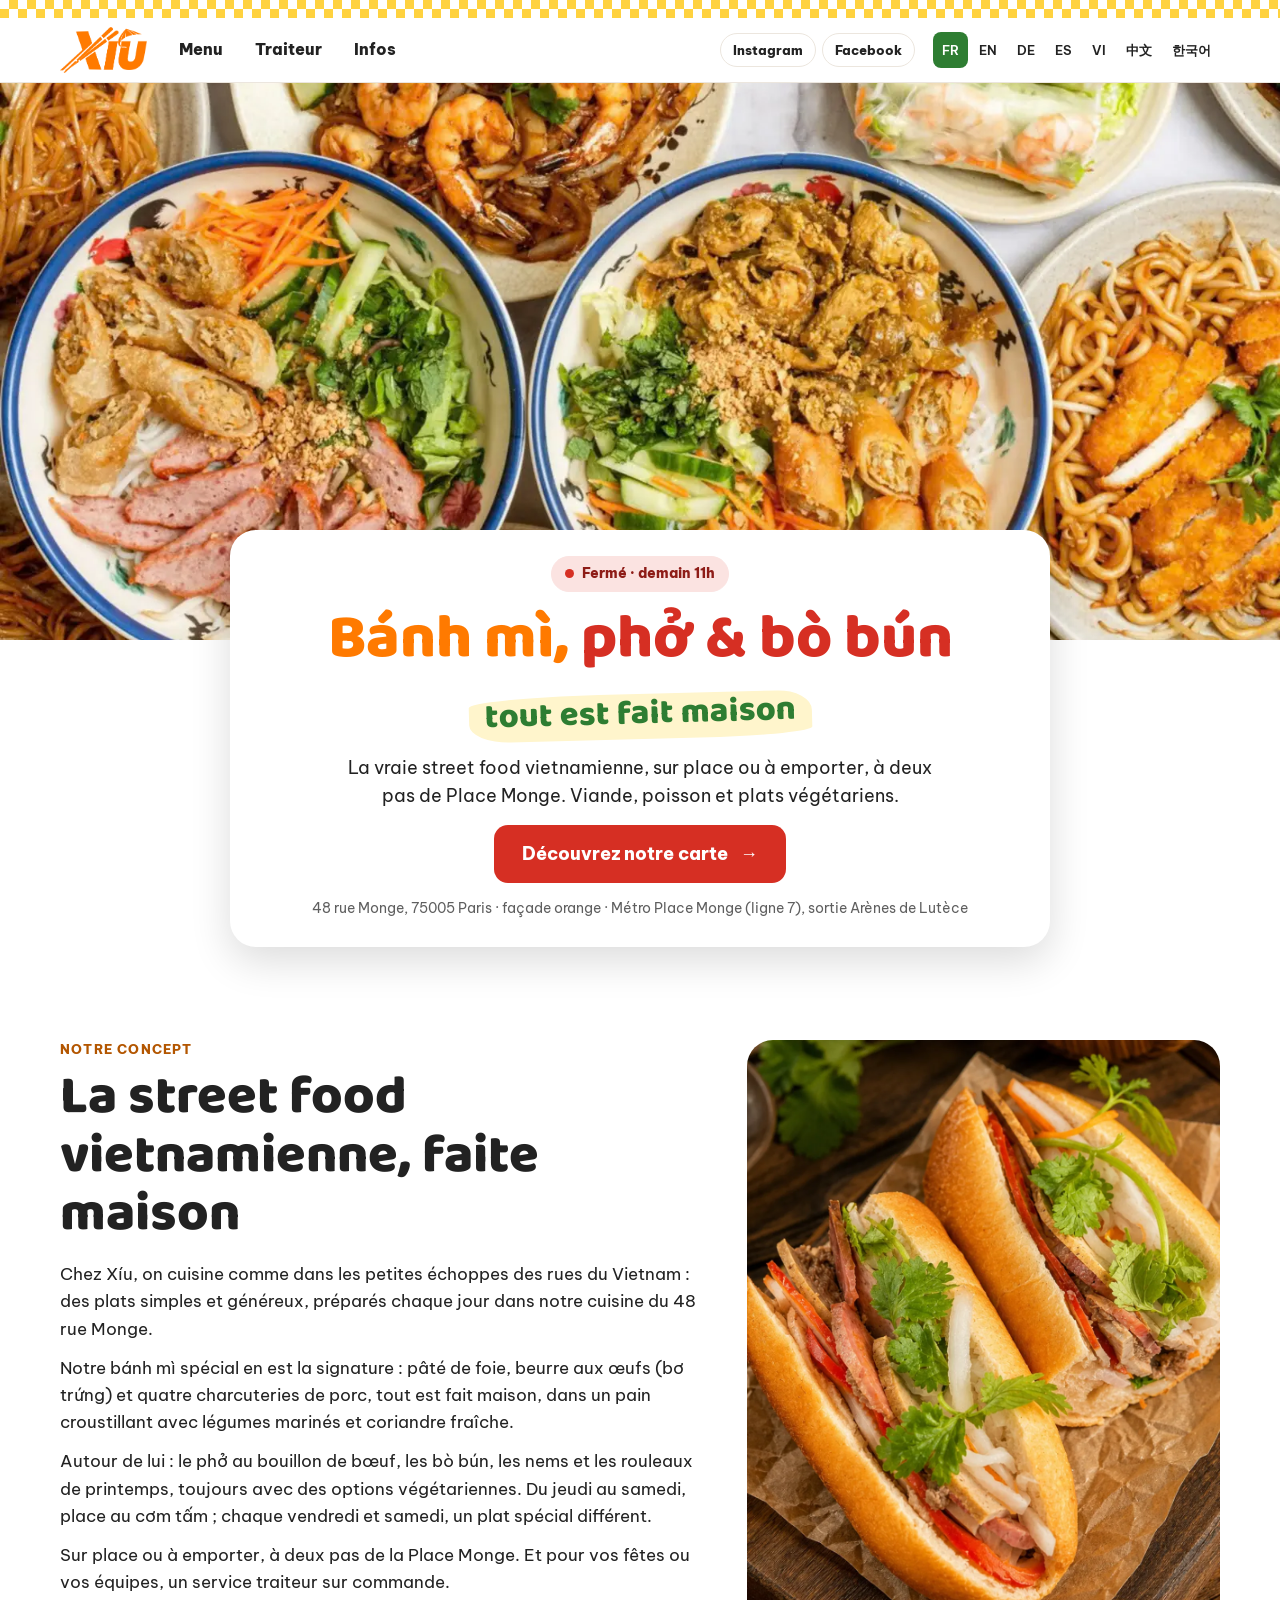
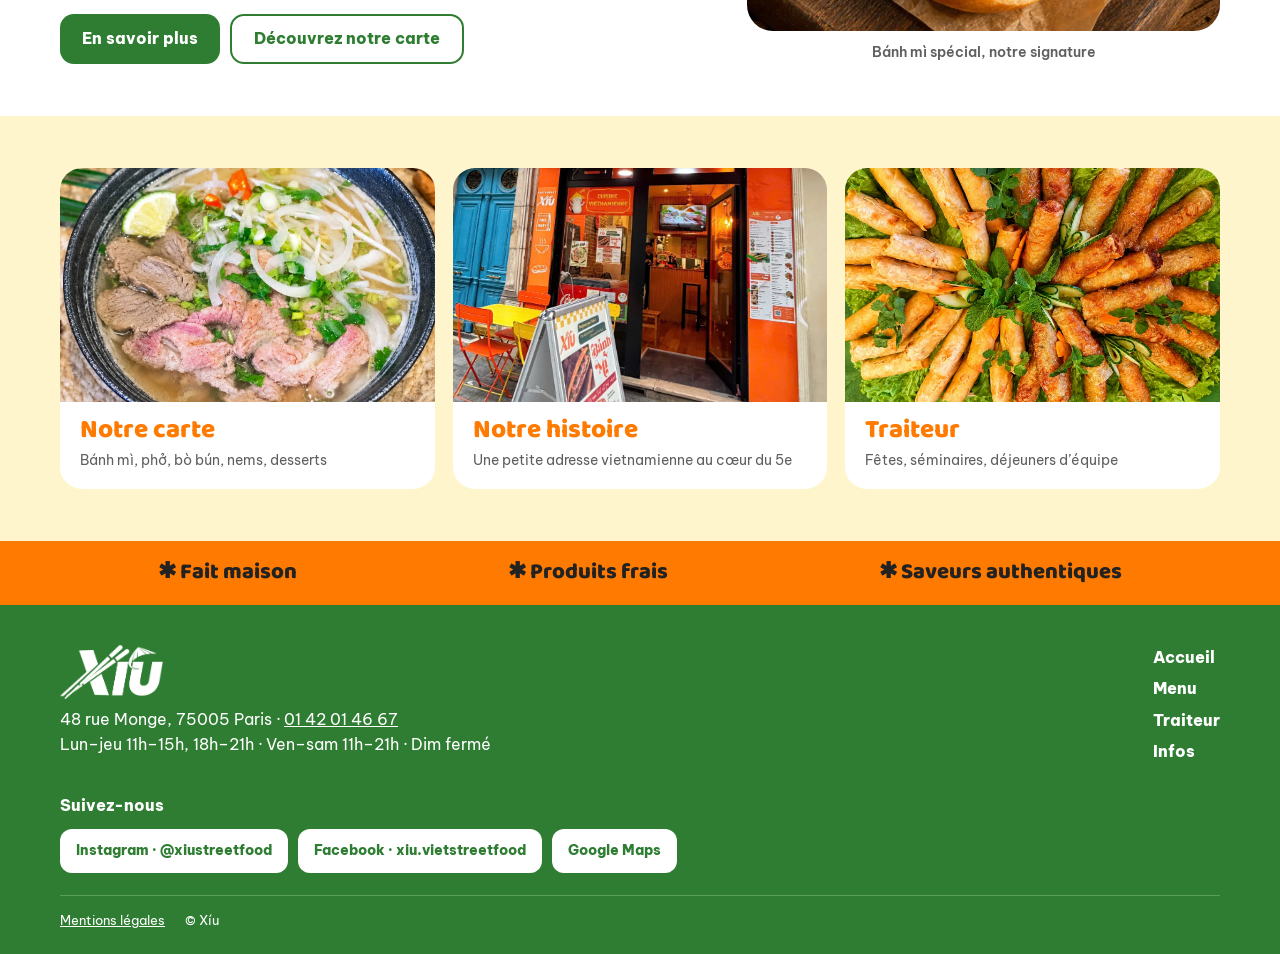
==== commit 7bb1f18c: "Thêm tiếng Đức, Tây Ban Nha; nút « Đẩy lên GitHub » trong trang quản trị - Site: 7 ngôn ngữ (FR, EN," ====
--- a/index.html
+++ b/index.html
@@ -31,8 +31,8 @@
 <a class="logo" href="index.html" aria-label="Xíu — accueil"><img src="assets/logo-xiu.png" alt="Xíu" width="99" height="52"></a>
 <nav class="tabs" aria-label="Navigation"><a href="menu.html" data-p="menu" data-i="nav_menu">Menu</a><a href="traiteur.html" data-p="traiteur" data-i="nav_traiteur">Traiteur</a><a href="infos.html" data-p="infos" data-i="nav_infos">Infos</a></nav>
 <div class="hsoc"><a class="soc js-ig" href="https://www.instagram.com/xiustreetfood/" target="_blank" rel="noopener" aria-label="Instagram"><img class="soc-ic" data-ic="assets/icons/instagram.svg" alt="" width="22" height="22" hidden><span class="soc-t">Instagram</span></a><a class="soc js-fb" href="https://www.facebook.com/xiu.vietstreetfood" target="_blank" rel="noopener" aria-label="Facebook"><img class="soc-ic" data-ic="assets/icons/facebook.svg" alt="" width="22" height="22" hidden><span class="soc-t">Facebook</span></a></div>
-<div class="langs" role="group" aria-label="Langue / Language"><button data-l="fr" aria-pressed="true">FR</button><button data-l="en">EN</button><button data-l="vi">VI</button><button data-l="zh">中文</button><button data-l="ko">한국어</button></div>
-<label class="lsel"><span class="sr">Langue / Language</span><select class="lang-sel"><option value="fr">FR</option><option value="en">EN</option><option value="vi">VI</option><option value="zh">中文</option><option value="ko">한국어</option></select></label>
+<div class="langs" role="group" aria-label="Langue / Language"><button data-l="fr" aria-pressed="true">FR</button><button data-l="en">EN</button><button data-l="de">DE</button><button data-l="es">ES</button><button data-l="vi">VI</button><button data-l="zh">中文</button><button data-l="ko">한국어</button></div>
+<label class="lsel"><span class="sr">Langue / Language</span><select class="lang-sel"><option value="fr">FR</option><option value="en">EN</option><option value="de">DE</option><option value="es">ES</option><option value="vi">VI</option><option value="zh">中文</option><option value="ko">한국어</option></select></label>
 </div>
 </header>
 <main id="main">
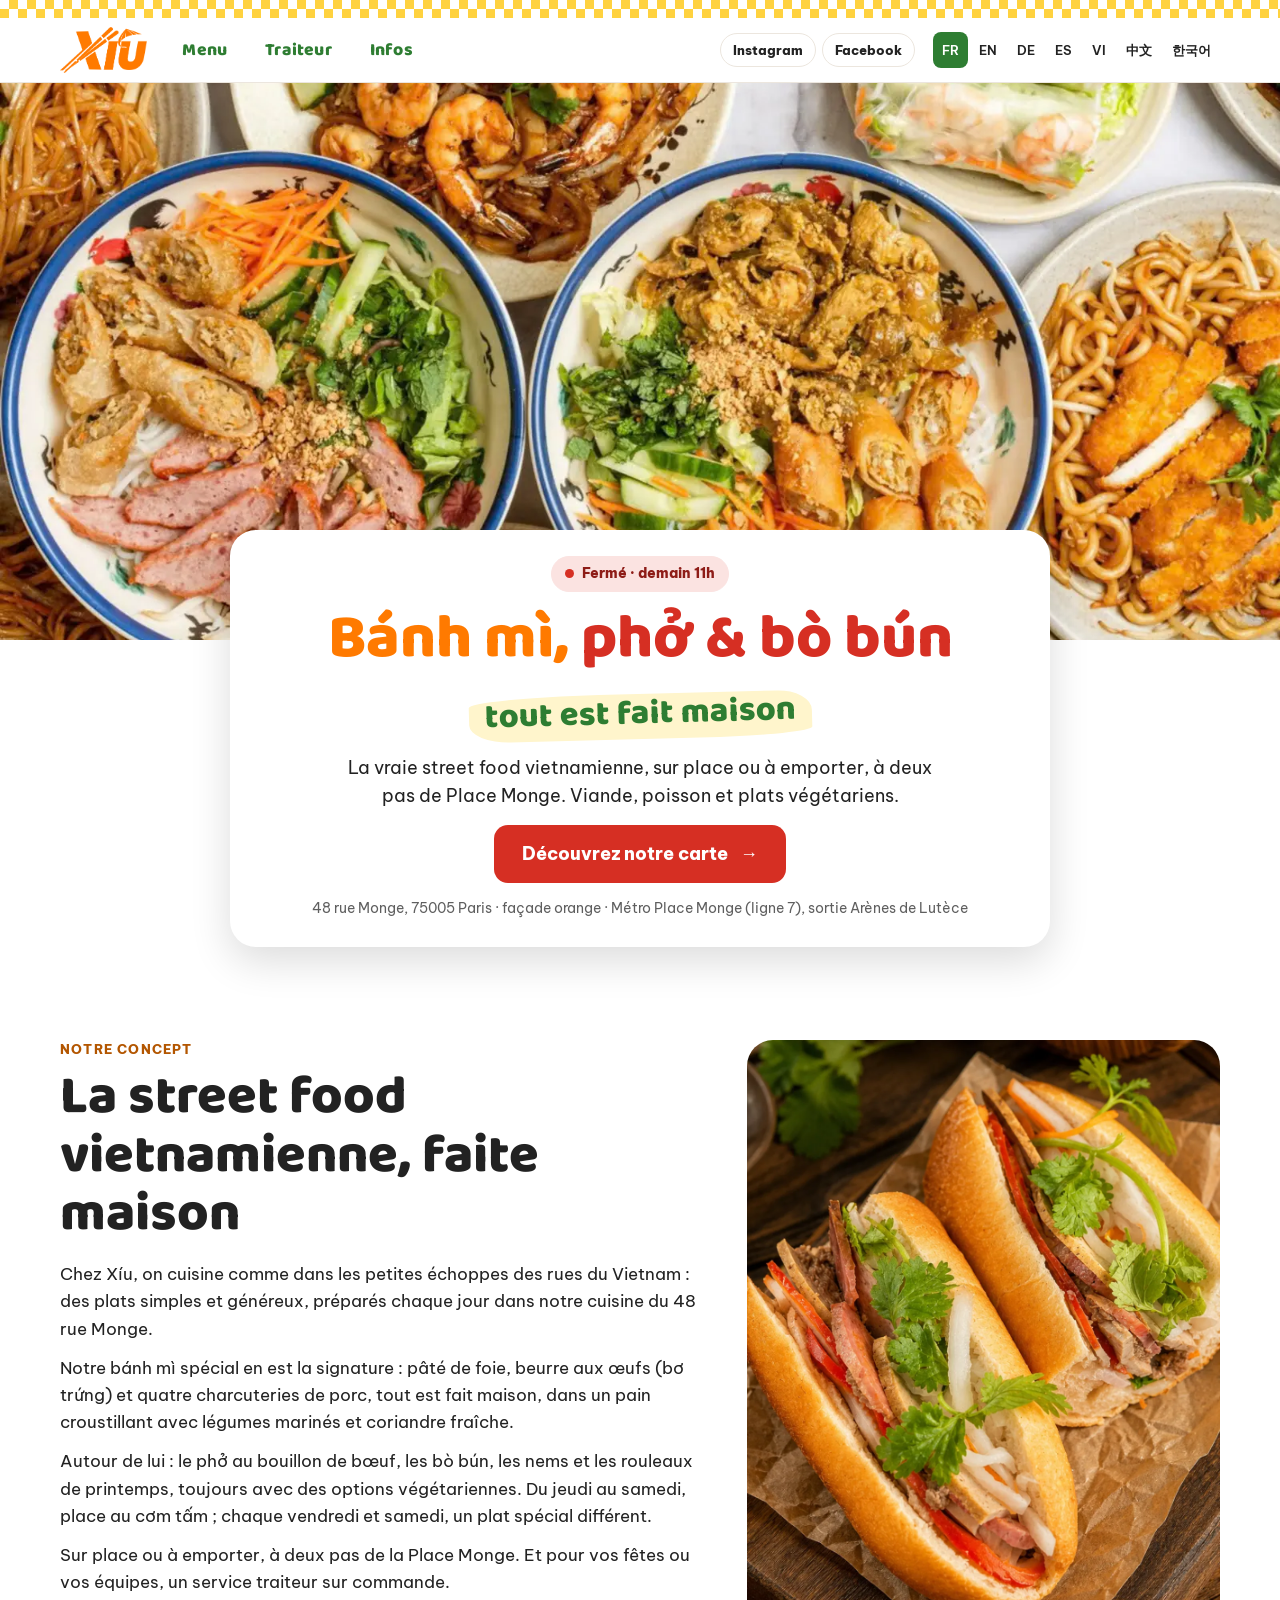
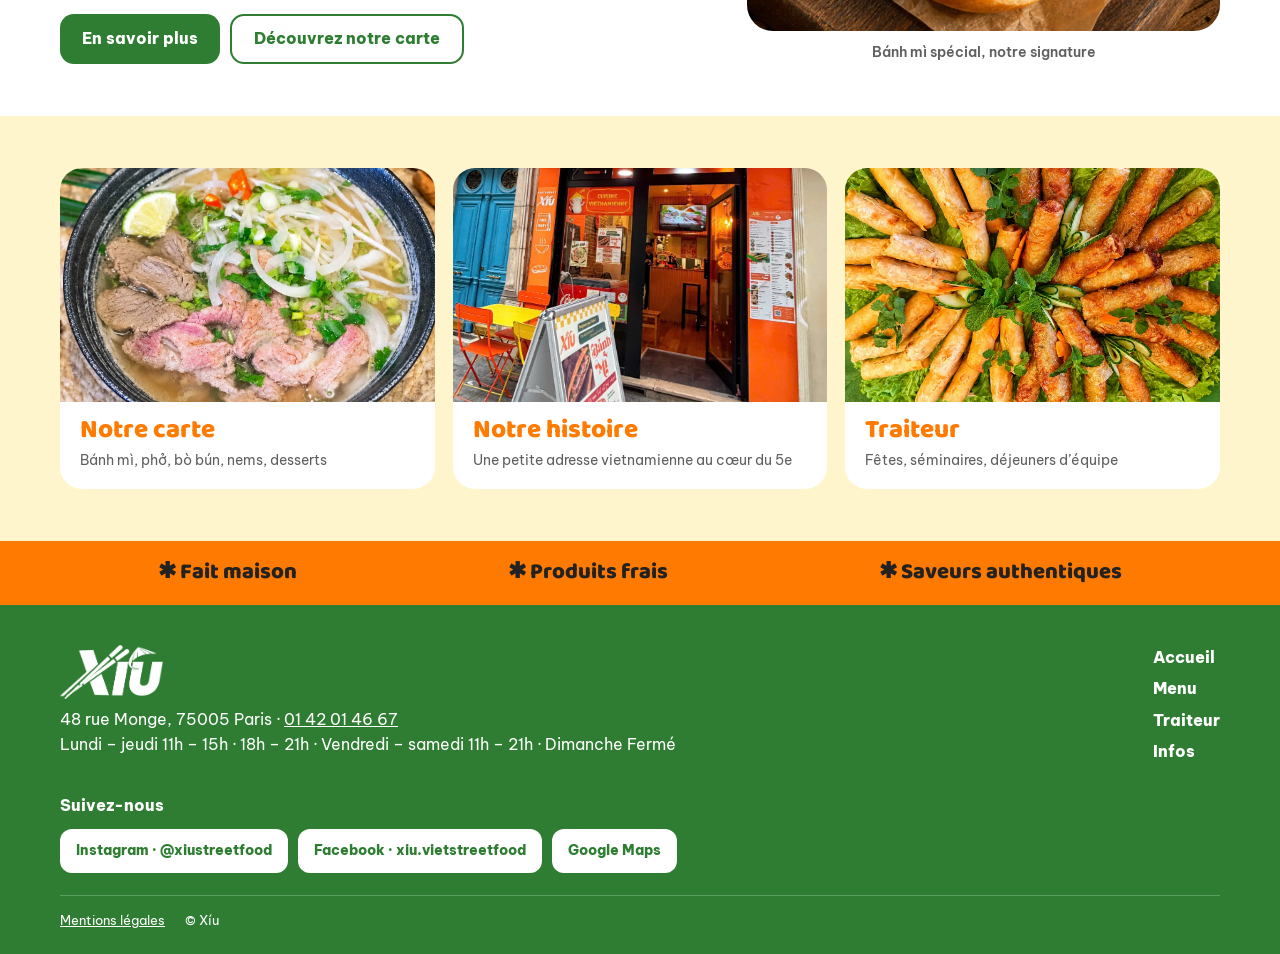
==== commit b1d2991c: "cập nhật nội dung description các món" ====
--- a/index.html
+++ b/index.html
@@ -5,11 +5,11 @@
 <meta name="viewport" content="width=device-width, initial-scale=1, viewport-fit=cover">
 <title>Xíu — street food vietnamienne · Bánh mì, phở, bò bún · Paris 5e</title>
 <meta name="description" content="Xíu, street food vietnamienne au 48 rue Monge (Paris 5e, métro Place Monge) : bánh mì spécial fait maison, phở, bò bún, cơm tấm. Sur place ou à emporter. Traiteur pour fêtes et entreprises.">
-<link rel="canonical" href="https://www.xiu-paris.fr/">
+<link rel="canonical" href="https://xiustreetfood.fr/">
 <meta property="og:type" content="restaurant">
 <meta property="og:title" content="Xíu — street food vietnamienne · Bánh mì, phở, bò bún · Paris 5e">
 <meta property="og:description" content="Xíu, street food vietnamienne au 48 rue Monge (Paris 5e, métro Place Monge) : bánh mì spécial fait maison, phở, bò bún, cơm tấm. Sur place ou à emporter. Traiteur pour fêtes et entreprises.">
-<meta property="og:image" content="https://www.xiu-paris.fr/assets/img/cover.webp">
+<meta property="og:image" content="https://xiustreetfood.fr/assets/img/cover.webp">
 <meta name="theme-color" content="#FF7A00">
 <link rel="icon" type="image/png" href="assets/favicon.png">
 <link rel="apple-touch-icon" href="assets/apple-touch-icon.png">
@@ -20,7 +20,7 @@
 "address":{"@type":"PostalAddress","streetAddress":"48 rue Monge","postalCode":"75005","addressLocality":"Paris","addressCountry":"FR"},
 "geo":{"@type":"GeoCoordinates","latitude":48.8451601,"longitude":2.3519503},
 "openingHoursSpecification":[{"@type":"OpeningHoursSpecification","dayOfWeek":["Monday","Tuesday","Wednesday","Thursday"],"opens":"11:00","closes":"15:00"},{"@type":"OpeningHoursSpecification","dayOfWeek":["Monday","Tuesday","Wednesday","Thursday"],"opens":"18:00","closes":"21:00"},{"@type":"OpeningHoursSpecification","dayOfWeek":["Friday","Saturday"],"opens":"11:00","closes":"21:00"}],
-"hasMenu":"https://www.xiu-paris.fr/menu.html","acceptsReservations":false,"sameAs":["https://www.instagram.com/xiustreetfood/"],"image":"https://www.xiu-paris.fr/assets/img/cover.webp"}
+"hasMenu":"https://xiustreetfood.fr/menu.html","acceptsReservations":false,"sameAs":["https://www.instagram.com/xiustreetfood/"],"image":"https://xiustreetfood.fr/assets/img/cover.webp"}
 </script>
 </head>
 <body data-page="home">
@@ -81,6 +81,8 @@
 </footer>
 <div class="mbar"><a class="btn btn-red" href="tel:+33142014667"><svg aria-hidden="true" viewBox="0 0 24 24" fill="none" stroke="currentColor" stroke-width="2.2" stroke-linecap="round" stroke-linejoin="round"><path d="M22 16.9v3a2 2 0 0 1-2.2 2 19.8 19.8 0 0 1-8.6-3.1 19.5 19.5 0 0 1-6-6A19.8 19.8 0 0 1 2.1 4.2 2 2 0 0 1 4.1 2h3a2 2 0 0 1 2 1.7c.1.9.4 1.8.7 2.7a2 2 0 0 1-.5 2.1L8 9.8a16 16 0 0 0 6 6l1.3-1.3a2 2 0 0 1 2.1-.4c.9.3 1.8.6 2.7.7a2 2 0 0 1 1.7 2z"/></svg><span class="btxt"><span data-i="call_s">Appeler</span><small>01 42 01 46 67</small></span></a><a class="btn btn-green" href="https://www.google.com/maps/dir/?api=1&amp;destination=X%C3%ADu+48+Rue+Monge+75005+Paris" target="_blank" rel="noopener"><svg aria-hidden="true" viewBox="0 0 24 24" fill="none" stroke="currentColor" stroke-width="2.2" stroke-linecap="round" stroke-linejoin="round"><path d="M12 21s-7-6.2-7-11.5A7 7 0 0 1 19 9.5C19 14.8 12 21 12 21z"/><circle cx="12" cy="9.5" r="2.5"/></svg><span data-i="dir">Itinéraire</span></a></div>
 <script src="assets/i18n.js"></script>
+<script src="assets/textes.js"></script>
+<script src="assets/horaires.js"></script>
 <script src="assets/site.js"></script>
 <script src="assets/app.js"></script>
 </body>
--- a/assets/style.css
+++ b/assets/style.css
@@ -29,9 +29,11 @@
 .logo{flex:0 0 auto}
 .logo img{height:46px;width:auto}
 .tabs{display:flex;gap:4px;margin-right:auto}
-.tabs a{color:var(--ink);text-decoration:none;font-weight:800;padding:8px 14px;border-radius:999px;font-size:16px;white-space:nowrap}
-.tabs a:hover{background:var(--yl)}
-.tabs a[aria-current=page]{background:var(--ink);color:#fff}
+.tabs a{font-family:var(--display);font-weight:800;color:var(--green);text-decoration:none;padding:7px 15px;border:2px solid transparent;border-radius:999px;font-size:17.5px;letter-spacing:.2px;white-space:nowrap;transition:background .15s,color .15s,border-color .15s}
+.tabs a:hover{background:var(--yl);color:#B35600}
+.tabs a:active{border-color:var(--orange);background:var(--yl);color:#B35600}
+.tabs a[aria-current=page]{background:var(--yl);color:#B35600;border-color:var(--orange)}
+.tabs a:focus-visible{border-color:var(--orange);outline:none}
 .hsoc{display:flex;gap:6px}
 .hsoc a{font-size:13px;font-weight:700;color:var(--ink);text-decoration:none;padding:6px 12px;border:1.5px solid var(--line);border-radius:999px}
 .hsoc a:hover{border-color:var(--orange);color:var(--orange)}
@@ -130,10 +132,11 @@
 .carte{padding-top:18px}
 .catbar{position:sticky;top:var(--hh);z-index:30;background:#fff;border-bottom:1px solid var(--line)}
 .catbar-in{display:flex;align-items:center;gap:8px;height:var(--cbh)}
-.catnav{flex:1;min-width:0;display:flex;gap:2px;overflow-x:auto;scrollbar-width:none;-webkit-overflow-scrolling:touch;height:100%;align-items:stretch;scroll-behavior:smooth}
+.catnav{flex:1;min-width:0;display:flex;gap:7px;overflow-x:auto;scrollbar-width:none;-webkit-overflow-scrolling:touch;height:100%;align-items:center;scroll-behavior:smooth;padding:0 2px}
 .catnav::-webkit-scrollbar{display:none}
-.catnav a{flex:0 0 auto;display:flex;align-items:center;gap:6px;padding:0 12px;white-space:nowrap;text-decoration:none;color:var(--ink);font-weight:700;font-size:14.5px;border-bottom:3px solid transparent;text-transform:uppercase;letter-spacing:.2px}
-.catnav a.on{border-bottom-color:var(--ink)}
+.catnav a{flex:0 0 auto;display:flex;align-items:center;gap:6px;height:36px;padding:0 15px;white-space:nowrap;text-decoration:none;font-family:var(--display);font-weight:800;font-size:15.5px;letter-spacing:.2px;color:#B35600;background:var(--yl);border-radius:999px;transition:background .15s,color .15s,box-shadow .15s}
+.catnav a:hover{background:#FFE7A0;color:#8A5A00}
+.catnav a.on{background:var(--orange);color:#fff;box-shadow:0 2px 9px rgba(255,122,0,.34)}
 .catlist{flex:0 0 auto;width:40px;height:40px;border-radius:50%;border:0;background:#F3F0EC;color:var(--ink);display:flex;align-items:center;justify-content:center;cursor:pointer}
 .catlist svg{width:20px;height:20px}
 .menu-tools{display:flex;justify-content:space-between;align-items:center;gap:12px;flex-wrap:wrap;padding:14px 0 4px}
@@ -245,7 +248,7 @@
 .logo img{height:36px}
 .tabs{gap:0;margin:0;flex:1 1 auto;min-width:0;overflow-x:auto;scrollbar-width:none;justify-content:safe center}
 .tabs::-webkit-scrollbar{display:none}
-.tabs a{font-size:14px;padding:7px 7px}
+.tabs a{font-size:15.5px;padding:6px 10px;border-width:1.5px}
 .lang-sel{padding:5px 4px;min-height:34px;font-size:13px;width:62px}
 .logo img{height:32px}
 .langs{display:none}
@@ -267,7 +270,8 @@
 .notice img{width:92px;height:92px;flex-basis:92px}
 .ncall .num{display:none}
 .catbar-in{padding:0 0 0 4px;gap:4px}
-.catnav a{font-size:13.5px;padding:0 10px}
+.catnav a{font-size:14px;padding:0 12px;height:33px}
+.catnav{gap:6px}
 .mcat h2{font-size:19px;padding:8px 14px}
 .dish{padding:14px 0;gap:12px}
 .dn{font-size:14.5px}
@@ -293,7 +297,7 @@
 .mbar .btn{min-height:46px;font-size:15px;border-radius:12px}
 }
 @media(max-width:380px){
-.tabs a{padding:6px 5px;font-size:13px}
+.tabs a{padding:5px 8px;font-size:14.5px}
 .logo img{height:32px}
 .dimg{flex-basis:92px;width:92px;height:92px}
 }
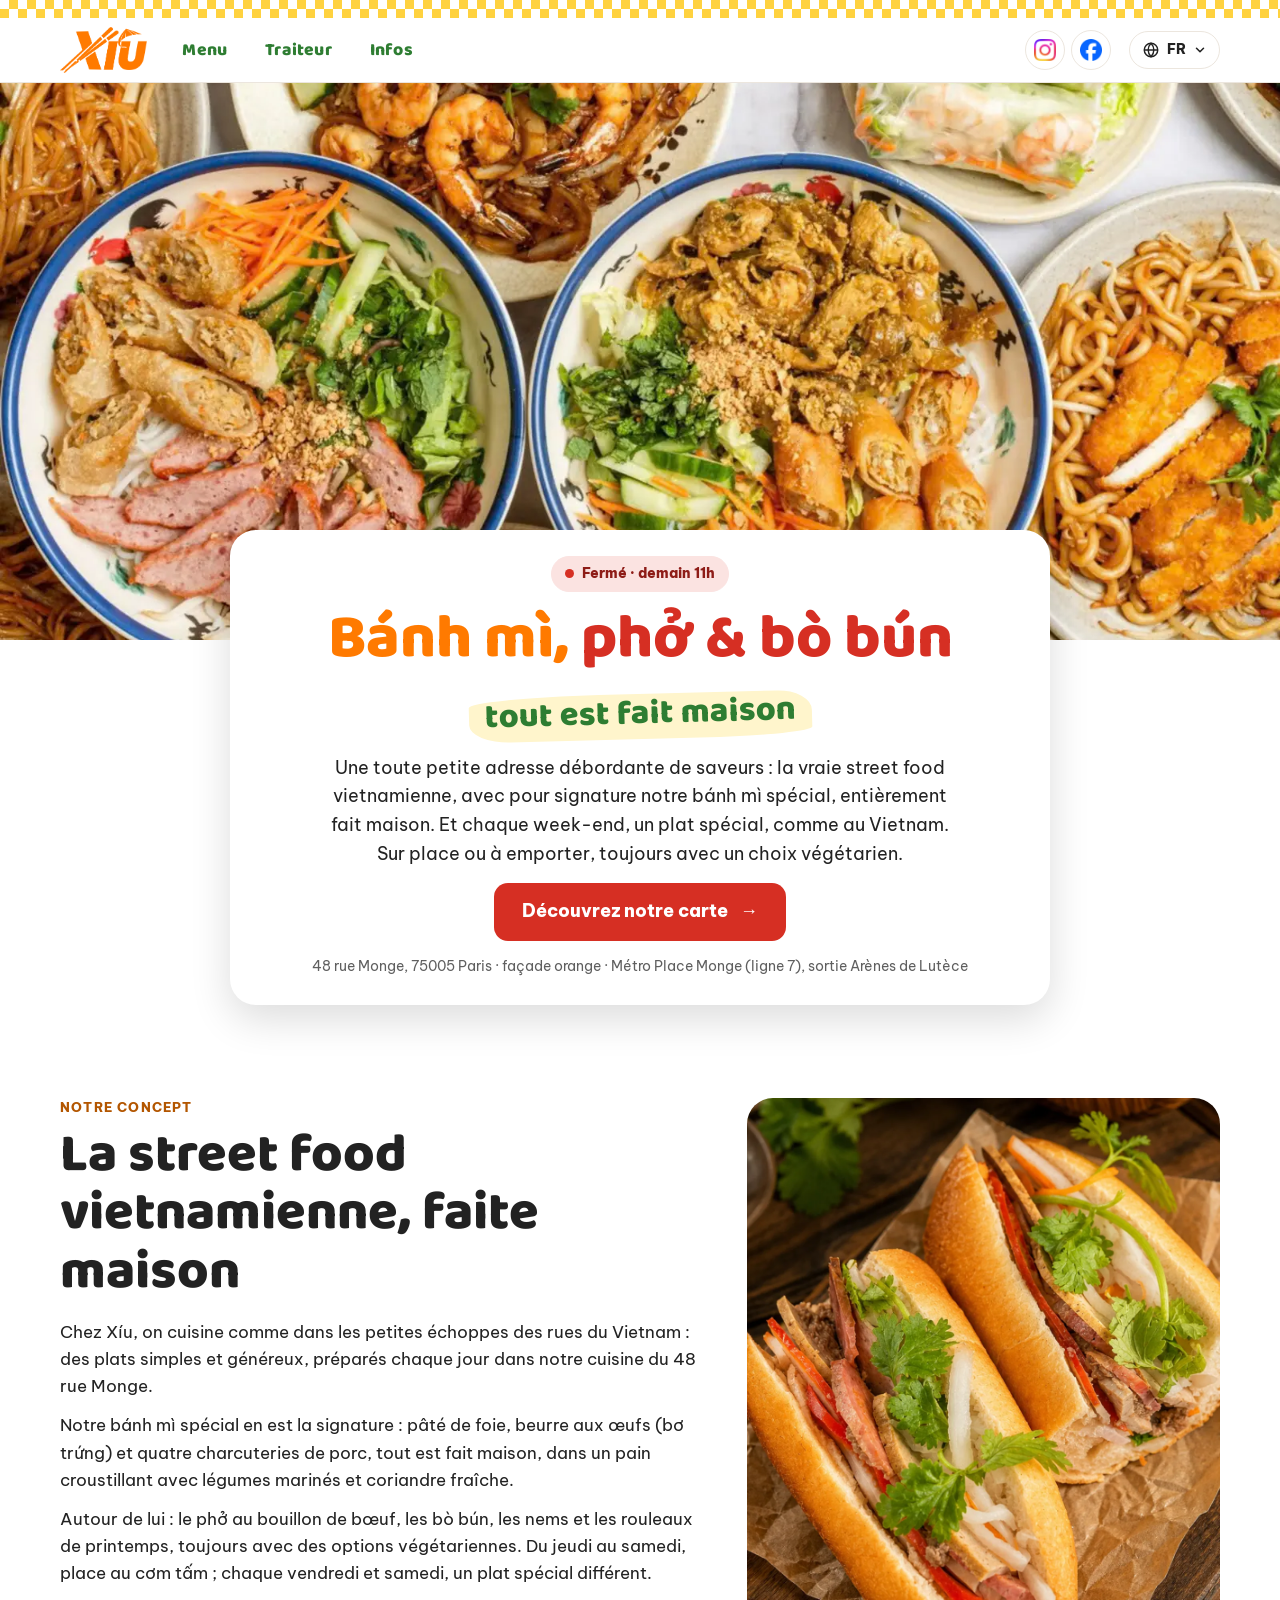
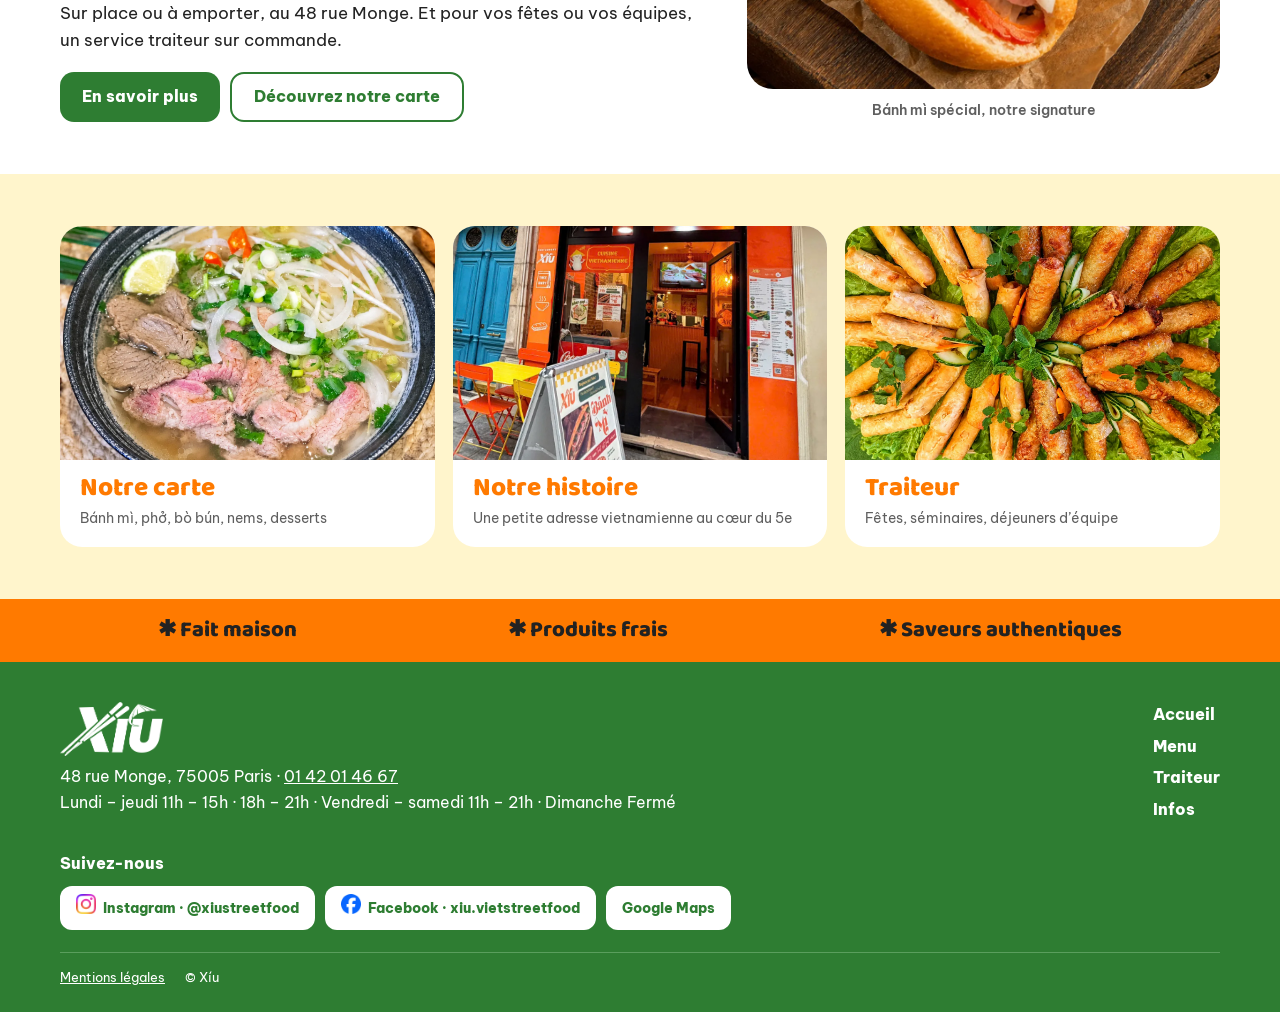
==== commit 87d43f9b: "Đặt món: nút thêm màu cam, chọn combo từng bước, tag halal, thêm tiếng Nhật - Nút « + » trên thẻ món" ====
--- a/index.html
+++ b/index.html
@@ -30,9 +30,8 @@
 <div class="nav">
 <a class="logo" href="index.html" aria-label="Xíu — accueil"><img src="assets/logo-xiu.png" alt="Xíu" width="99" height="52"></a>
 <nav class="tabs" aria-label="Navigation"><a href="menu.html" data-p="menu" data-i="nav_menu">Menu</a><a href="traiteur.html" data-p="traiteur" data-i="nav_traiteur">Traiteur</a><a href="infos.html" data-p="infos" data-i="nav_infos">Infos</a></nav>
-<div class="hsoc"><a class="soc js-ig" href="https://www.instagram.com/xiustreetfood/" target="_blank" rel="noopener" aria-label="Instagram"><img class="soc-ic" data-ic="assets/icons/instagram.svg" alt="" width="22" height="22" hidden><span class="soc-t">Instagram</span></a><a class="soc js-fb" href="https://www.facebook.com/xiu.vietstreetfood" target="_blank" rel="noopener" aria-label="Facebook"><img class="soc-ic" data-ic="assets/icons/facebook.svg" alt="" width="22" height="22" hidden><span class="soc-t">Facebook</span></a></div>
-<div class="langs" role="group" aria-label="Langue / Language"><button data-l="fr" aria-pressed="true">FR</button><button data-l="en">EN</button><button data-l="de">DE</button><button data-l="es">ES</button><button data-l="vi">VI</button><button data-l="zh">中文</button><button data-l="ko">한국어</button></div>
-<label class="lsel"><span class="sr">Langue / Language</span><select class="lang-sel"><option value="fr">FR</option><option value="en">EN</option><option value="de">DE</option><option value="es">ES</option><option value="vi">VI</option><option value="zh">中文</option><option value="ko">한국어</option></select></label>
+<div class="hsoc"><a class="soc js-ig" href="https://www.instagram.com/xiustreetfood/" target="_blank" rel="noopener" aria-label="Instagram"><img class="soc-ic" data-ic="assets/icons/instagram.png" alt="" width="22" height="22" hidden><span class="soc-t">Instagram</span></a><a class="soc js-fb" href="https://www.facebook.com/xiu.vietstreetfood" target="_blank" rel="noopener" aria-label="Facebook"><img class="soc-ic" data-ic="assets/icons/facebook.png" alt="" width="22" height="22" hidden><span class="soc-t">Facebook</span></a></div>
+<div class="langbox"></div>
 </div>
 </header>
 <main id="main">
@@ -74,7 +73,7 @@
 <div><img src="assets/logo-xiu-blanc.png" alt="Xíu" width="103" height="54" loading="lazy"><div>48 rue Monge, 75005 Paris · <a href="tel:+33142014667">01 42 01 46 67</a></div><div data-i="foot_h"></div></div>
 <nav class="fnav" aria-label="Pages"><a href="index.html" data-i="nav_home">Accueil</a><a href="menu.html" data-i="nav_menu">Menu</a><a href="traiteur.html" data-i="nav_traiteur">Traiteur</a><a href="infos.html" data-i="nav_infos">Infos</a></nav>
 <div><div style="font-weight:800;margin-bottom:10px" data-i="follow">Suivez-nous</div>
-<div class="socials"><a class="soc js-ig" href="https://www.instagram.com/xiustreetfood/" target="_blank" rel="noopener" aria-label="Instagram"><img class="soc-ic" data-ic="assets/icons/instagram.svg" alt="" width="22" height="22" hidden><span class="soc-t">Instagram · @xiustreetfood</span></a><a class="soc js-fb" href="https://www.facebook.com/xiu.vietstreetfood" target="_blank" rel="noopener" aria-label="Facebook"><img class="soc-ic" data-ic="assets/icons/facebook.svg" alt="" width="22" height="22" hidden><span class="soc-t">Facebook · xiu.vietstreetfood</span></a><a href="https://www.google.com/maps/search/?api=1&amp;query=Xiu%2048%20Rue%20Monge%2075005%20Paris" target="_blank" rel="noopener">Google Maps</a></div></div>
+<div class="socials"><a class="soc js-ig" href="https://www.instagram.com/xiustreetfood/" target="_blank" rel="noopener" aria-label="Instagram"><img class="soc-ic" data-ic="assets/icons/instagram.png" alt="" width="22" height="22" hidden><span class="soc-t">Instagram · @xiustreetfood</span></a><a class="soc js-fb" href="https://www.facebook.com/xiu.vietstreetfood" target="_blank" rel="noopener" aria-label="Facebook"><img class="soc-ic" data-ic="assets/icons/facebook.png" alt="" width="22" height="22" hidden><span class="soc-t">Facebook · xiu.vietstreetfood</span></a><a href="https://www.google.com/maps/search/?api=1&amp;query=Xiu%2048%20Rue%20Monge%2075005%20Paris" target="_blank" rel="noopener">Google Maps</a></div></div>
 </div>
 <div class="legal"><a href="mentions-legales.html" data-i="l1">Mentions légales</a><span>© Xíu</span></div>
 </div>
--- a/assets/style.css
+++ b/assets/style.css
@@ -6,6 +6,7 @@
 html{scroll-behavior:smooth;scroll-padding-top:calc(var(--hh) + 12px);-webkit-text-size-adjust:100%}
 body{margin:0;background:#fff;color:var(--ink);font-family:'Be Vietnam Pro',Verdana,sans-serif;font-size:16px;line-height:1.6;overflow-x:hidden}
 body.ko{font-family:'Apple SD Gothic Neo','Malgun Gothic','Noto Sans KR','PingFang SC','Microsoft YaHei','Be Vietnam Pro',sans-serif}
+body.ja{font-family:'Hiragino Sans','Yu Gothic UI','Yu Gothic','Noto Sans JP','Meiryo','Be Vietnam Pro',sans-serif;--display:'Hiragino Sans','Yu Gothic UI','Yu Gothic','Noto Sans JP','Meiryo','Baloo 2',sans-serif}
 img{max-width:100%;height:auto;display:block}
 a{color:var(--green)}
 h1,h2,h3,.display{font-family:var(--display);font-weight:800;line-height:1.08;margin:0}
@@ -37,10 +38,20 @@
 .hsoc{display:flex;gap:6px}
 .hsoc a{font-size:13px;font-weight:700;color:var(--ink);text-decoration:none;padding:6px 12px;border:1.5px solid var(--line);border-radius:999px}
 .hsoc a:hover{border-color:var(--orange);color:var(--orange)}
-.langs{display:flex;gap:2px}
-.langs button{font:inherit;font-size:13px;font-weight:600;border:0;background:transparent;padding:6px 9px;border-radius:8px;cursor:pointer;min-height:36px;color:var(--ink)}
-.langs button[aria-pressed=true]{background:var(--green);color:#fff}
-.lsel{display:none}
+.langbox{position:relative;flex:0 0 auto}
+.lang-btn{display:inline-flex;align-items:center;gap:7px;font:inherit;font-size:13.5px;font-weight:700;color:var(--ink);background:#fff;border:1.5px solid var(--line);border-radius:999px;padding:0 12px;min-height:38px;cursor:pointer;white-space:nowrap}
+.lang-btn:hover{border-color:var(--orange);color:#B35600}
+.lang-btn svg{width:18px;height:18px;flex:0 0 18px}
+.lang-btn .chev{width:14px;height:14px;flex-basis:14px;transition:transform .15s}
+.lang-btn[aria-expanded=true]{border-color:var(--orange);color:#B35600}
+.lang-btn[aria-expanded=true] .chev{transform:rotate(180deg)}
+.lang-menu{position:absolute;top:calc(100% + 8px);right:0;z-index:60;margin:0;padding:6px;list-style:none;min-width:200px;max-height:72vh;overflow:auto;background:#fff;border:1.5px solid var(--line);border-radius:16px;box-shadow:0 14px 34px rgba(0,0,0,.18)}
+.lang-menu li{margin:0}
+.lang-menu button{display:flex;align-items:center;gap:10px;width:100%;min-height:44px;font:inherit;font-size:14.5px;font-weight:600;color:var(--ink);background:none;border:0;border-radius:11px;padding:8px 12px;cursor:pointer;text-align:left}
+.lang-menu button:hover{background:var(--yl)}
+.lang-menu button b{min-width:40px;font-size:12px;font-weight:800;color:var(--muted)}
+.lang-menu button[aria-selected=true]{background:var(--green);color:#fff}
+.lang-menu button[aria-selected=true] b{color:#fff}
 .lang-sel{font:inherit;font-size:14px;font-weight:700;border:1.5px solid var(--line);border-radius:999px;background:#fff;color:var(--ink);padding:6px 10px;min-height:38px}
 
 /* ---------- boutons, chips ---------- */
@@ -114,6 +125,7 @@
 .hsoc .soc.has-ic,.store-soc .soc.has-ic{width:40px;height:40px;padding:0;justify-content:center;border-radius:50%}
 .store-soc .soc{font-size:13px;font-weight:700;color:var(--ink);border:1.5px solid var(--line);border-radius:999px;padding:6px 14px}
 .socials .soc-ic{width:20px;height:20px;flex-basis:20px}
+.socials .soc.has-ic .soc-t{position:static;width:auto;height:auto;clip:auto}
 .promo{padding-top:28px;padding-bottom:8px}
 .promo .h-sec{margin-top:18px}
 .notices{display:grid;grid-template-columns:repeat(2,minmax(0,1fr));gap:16px}
@@ -158,6 +170,7 @@
 .dish .p{font-size:15px;font-weight:500;color:var(--ink);margin-top:2px}
 .dd{font-size:14px;color:#6B6B6B;line-height:1.45;overflow-wrap:anywhere;display:-webkit-box;-webkit-line-clamp:2;-webkit-box-orient:vertical;overflow:hidden}
 .veg{font-size:12px;font-weight:700;color:var(--green);margin-left:6px;text-transform:none}
+.veg.halal{color:#B35600}
 .mbadge{align-self:flex-start;font-size:12.5px;font-weight:700;padding:4px 11px;border-radius:999px;margin-top:6px;background:var(--green);color:#fff}
 .mbadge.signature{background:var(--red)}
 .mbadge.populaire{background:var(--yellow);color:var(--ink)}
@@ -251,8 +264,6 @@
 .tabs a{font-size:15.5px;padding:6px 10px;border-width:1.5px}
 .lang-sel{padding:5px 4px;min-height:34px;font-size:13px;width:62px}
 .logo img{height:32px}
-.langs{display:none}
-.lsel{display:block}
 .sec-title{font-size:30px}
 .h-sec{font-size:21px}
 .cover{padding-bottom:20px}
